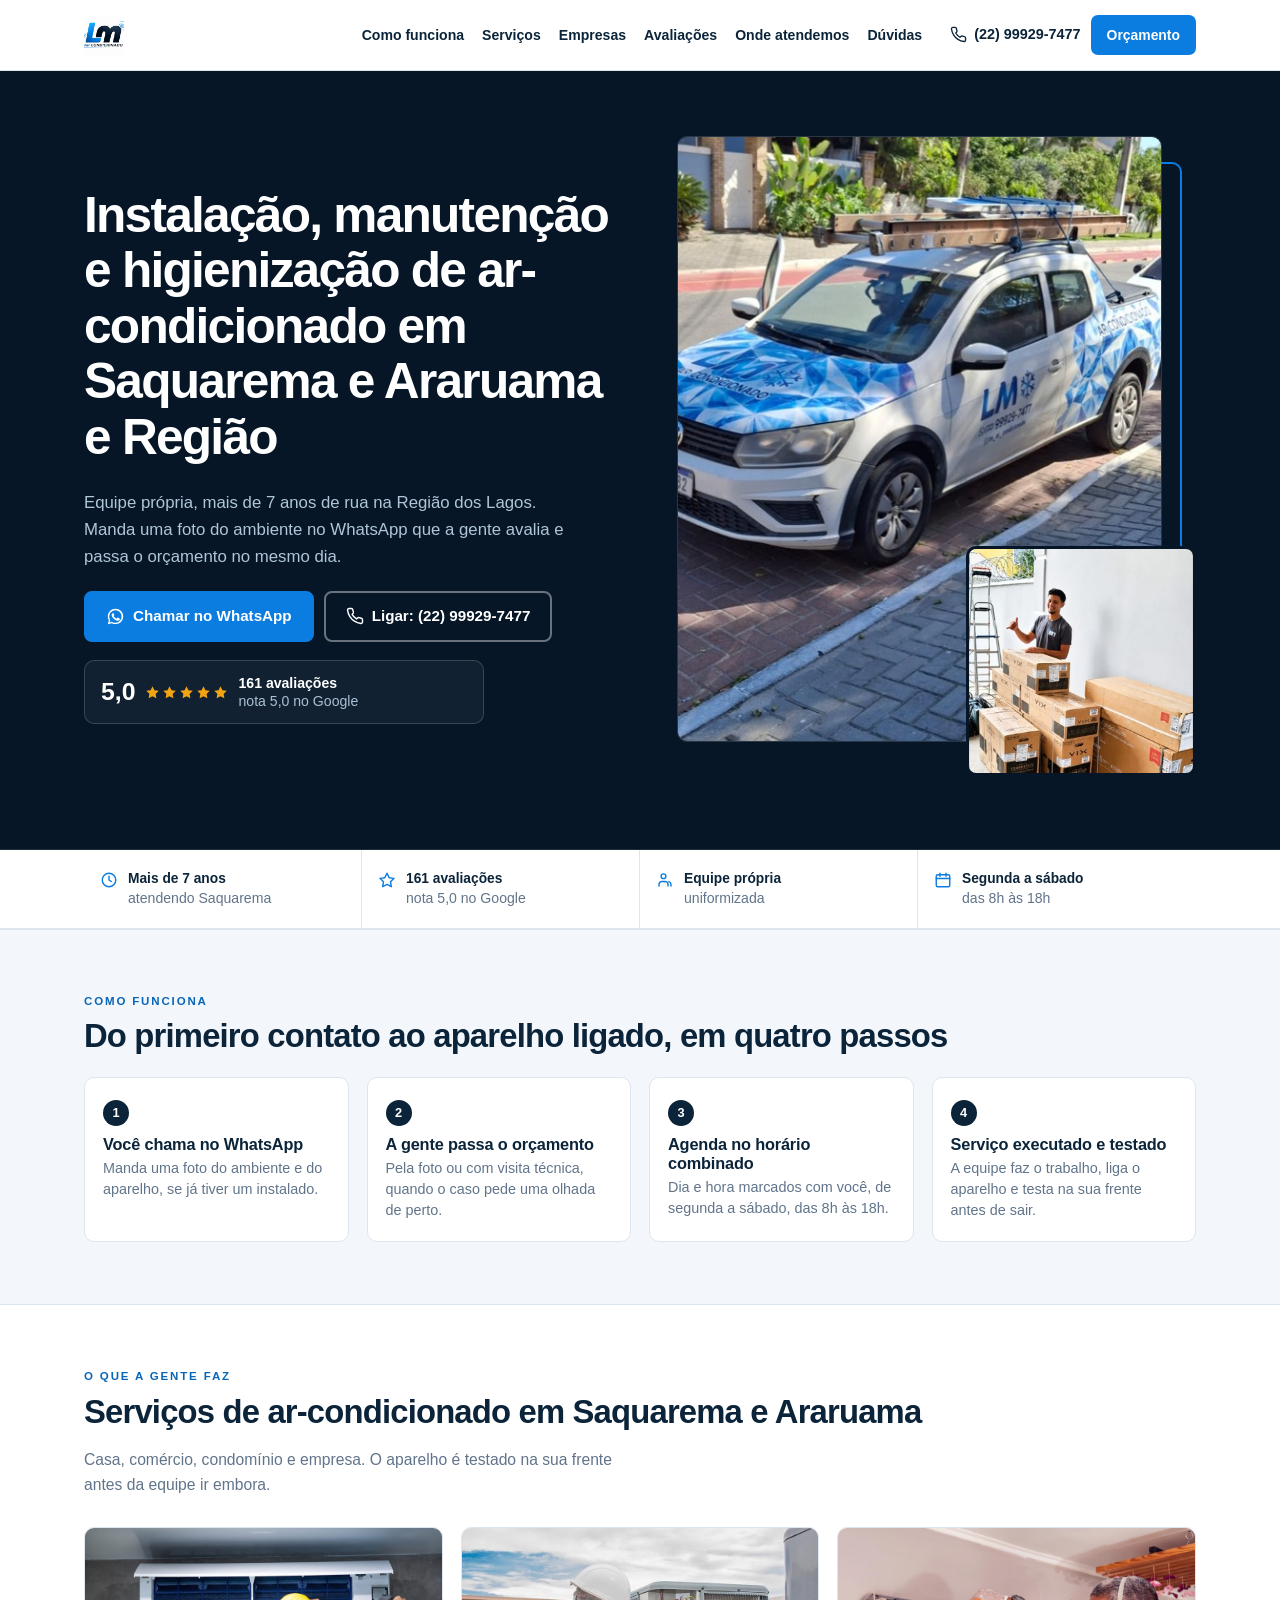
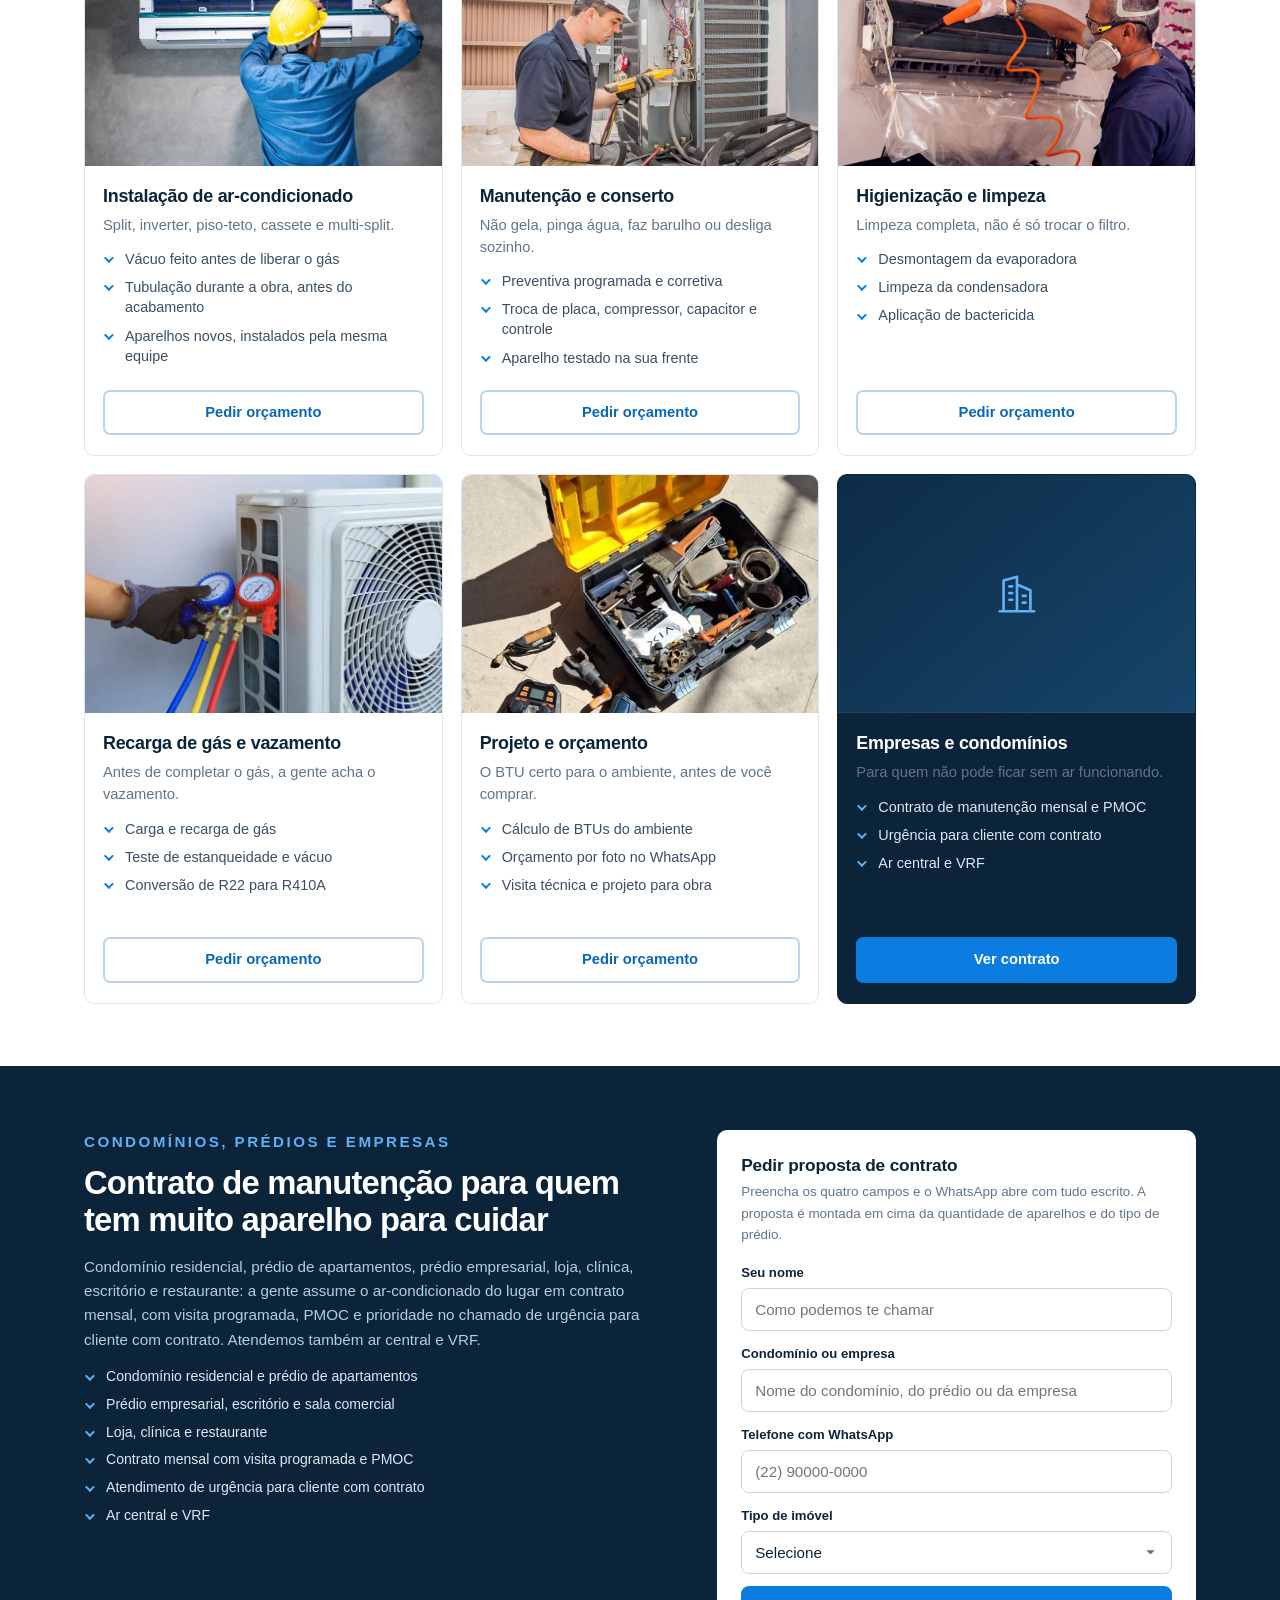
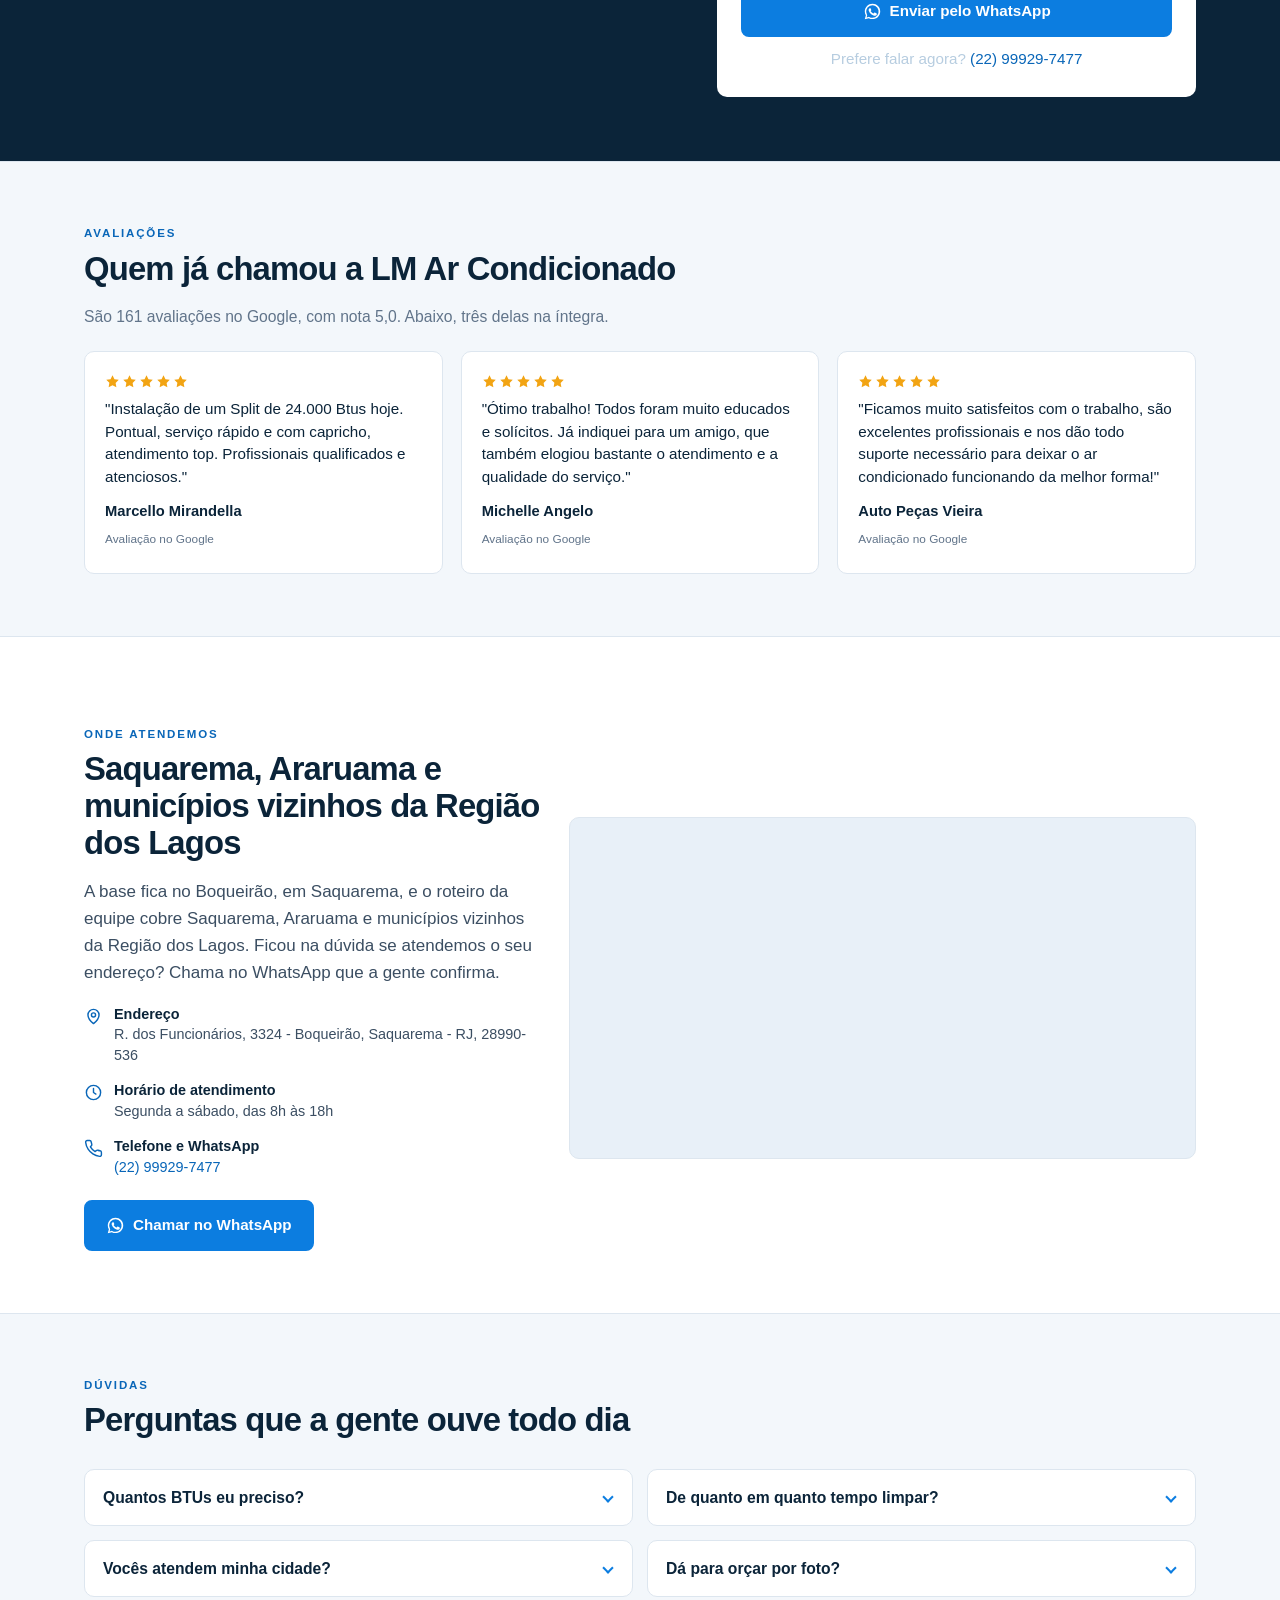
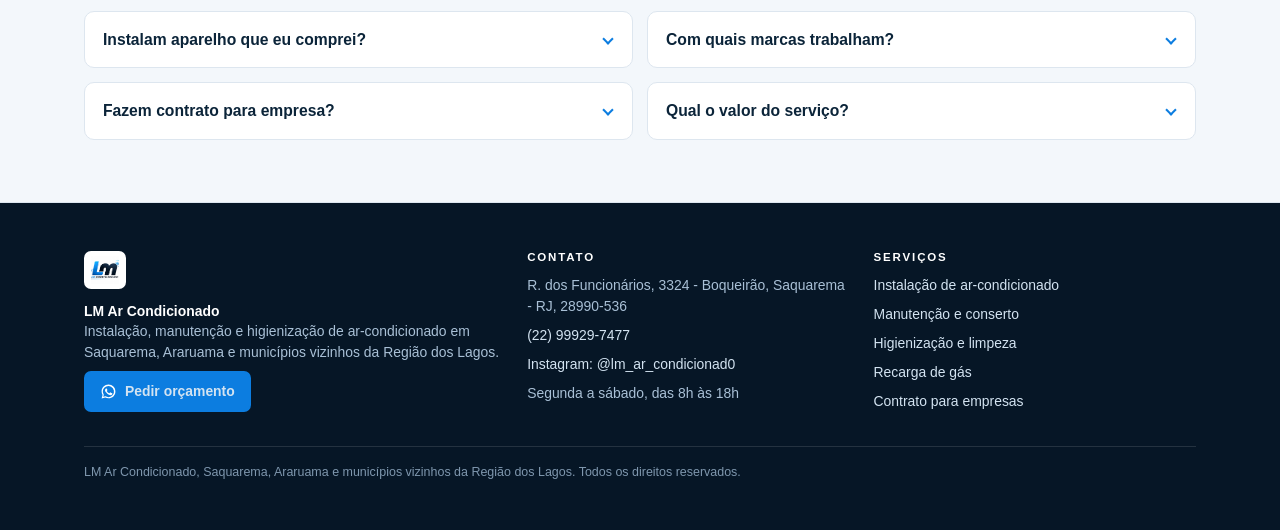
==== index.html @ 25652e93 "Site institucional da LM Ar Condicionado Página única estática, sem build e sem dependência externa." ====
<!DOCTYPE html>
<html lang="pt-BR">
<head>
<meta charset="utf-8">
<meta name="viewport" content="width=device-width, initial-scale=1">
<title>Ar-Condicionado em Saquarema e Araruama | Instalação e Manutenção | LM Ar Condicionado</title>
<meta name="description" content="Instalação, manutenção e higienização de ar-condicionado em Saquarema e Araruama. Equipe própria com mais de 7 anos de rua. Orçamento pelo WhatsApp com a LM Ar Condicionado.">
<meta name="robots" content="index, follow">
<meta name="theme-color" content="#071A2B">
<link rel="canonical" href="https://www.lmarcondicionado.com.br/">
<link rel="icon" href="assets/logo-300.png" type="image/png">
<link rel="apple-touch-icon" href="assets/logo-300.png">

<meta property="og:type" content="website">
<meta property="og:locale" content="pt_BR">
<meta property="og:site_name" content="LM Ar Condicionado">
<meta property="og:title" content="Ar-Condicionado em Saquarema e Araruama | LM Ar Condicionado">
<meta property="og:description" content="Instalação, manutenção e higienização de ar-condicionado em Saquarema, Araruama e municípios vizinhos. Orçamento pelo WhatsApp.">
<meta property="og:image" content="assets/logo.png">
<meta name="twitter:card" content="summary_large_image">

<style>
/* ============================================================
   LM Ar Condicionado, site de página única
   Azul profundo do logo, neutros azulados, um tom de destaque
   para os botões. Desenhado primeiro para o celular.
   ============================================================ */

:root{
  --navy-900:#061626;
  --navy-800:#0B2439;
  --navy-700:#143352;
  --accent:#0C7DE0;
  --accent-dark:#0966B8;
  --accent-light:#5FB0F5;
  --ink:#0B2439;
  --text:#3B4E62;
  --muted:#61748A;
  --line:#DDE6EF;
  --soft:#F3F7FB;
  --soft-2:#E8F0F8;
  --white:#FFFFFF;
  --star:#F2A413;
  --r:10px;
  --header-h:58px;
  --wrap:1160px;
}

*,*::before,*::after{box-sizing:border-box}
html{-webkit-text-size-adjust:100%;scroll-behavior:smooth;scroll-padding-top:calc(var(--header-h) + 8px)}
body{
  margin:0;background:var(--white);color:var(--text);
  font-family:-apple-system,BlinkMacSystemFont,"Segoe UI",Roboto,"Helvetica Neue",Arial,sans-serif;
  font-size:16px;line-height:1.6;-webkit-font-smoothing:antialiased;
}
img{max-width:100%;display:block;height:auto}
a{color:var(--accent-dark);text-decoration:none}
h1,h2,h3,h4{color:var(--ink);margin:0 0 .5em;line-height:1.12;letter-spacing:-.025em;font-weight:800}
h1{font-size:clamp(1.72rem,6.6vw,3.1rem);letter-spacing:-.035em}
h2{font-size:clamp(1.32rem,4.4vw,2.05rem)}
h3{font-size:1rem;font-weight:700;letter-spacing:-.01em}
p{margin:0 0 1em}
ul{margin:0 0 1em;padding:0;list-style:none}

.wrap{width:100%;max-width:var(--wrap);margin:0 auto;padding:0 18px}
.section{padding:46px 0}
.section--soft{background:var(--soft);border-top:1px solid var(--line);border-bottom:1px solid var(--line)}
.eyebrow{font-size:.72rem;font-weight:800;letter-spacing:.16em;text-transform:uppercase;color:var(--accent-dark);margin:0 0 .7em}
.lead{font-size:.98rem;color:var(--muted);max-width:64ch}
.sr-only{position:absolute;width:1px;height:1px;padding:0;margin:-1px;overflow:hidden;clip:rect(0 0 0 0);white-space:nowrap;border:0}

/* ---------- botões ---------- */
.btn{
  display:inline-flex;align-items:center;justify-content:center;gap:8px;
  font-size:.95rem;font-weight:700;line-height:1.2;white-space:nowrap;
  padding:14px 20px;border-radius:8px;border:2px solid transparent;cursor:pointer;
  transition:background-color .15s ease,border-color .15s ease,color .15s ease;
}
.btn svg{flex:none}
.btn-primary{background:var(--accent);color:#fff;border-color:var(--accent)}
.btn-primary:hover{background:var(--accent-dark);border-color:var(--accent-dark)}
.btn-outline{background:transparent;color:var(--ink);border-color:#C7D6E4}
.btn-outline:hover{border-color:var(--ink)}
.btn-light{background:transparent;color:#fff;border-color:rgba(255,255,255,.4)}
.btn-light:hover{border-color:#fff}
.btn-sm{padding:10px 14px;font-size:.87rem;border-radius:7px}
.btn-quote{background:#fff;color:var(--accent-dark);border-color:#BAD4EC}
.btn-quote:hover{background:var(--soft-2);border-color:var(--accent)}
.btn-block{display:flex;width:100%}
a:focus-visible,button:focus-visible,summary:focus-visible{outline:3px solid var(--accent-light);outline-offset:2px}

/* ---------- cabeçalho ---------- */
.header{position:fixed;top:0;left:0;right:0;z-index:60;background:rgba(255,255,255,.97);border-bottom:1px solid var(--line);backdrop-filter:saturate(160%) blur(6px)}
.header-bar{display:flex;align-items:center;gap:10px;height:var(--header-h)}
.brand{display:flex;align-items:center;margin-right:auto;flex:none}
.brand img{height:32px;width:auto}
.nav{display:none}
.header-phone{display:inline-flex;align-items:center;gap:7px;font-weight:700;color:var(--ink);font-size:.9rem;white-space:nowrap}
.header-phone span{display:none}
.header-cta{display:none}
.menu-btn{display:inline-flex;align-items:center;justify-content:center;width:40px;height:40px;border:1px solid var(--line);background:#fff;border-radius:8px;cursor:pointer}
.mobile-nav{display:none;border-top:1px solid var(--line);background:#fff;padding:6px 0 12px}
.mobile-nav.open{display:block}
.mobile-nav a{display:block;padding:11px 18px;color:var(--ink);font-weight:600;border-bottom:1px solid var(--soft)}
main{padding-top:var(--header-h)}

/* ---------- topo ---------- */
.hero{background:var(--navy-900);color:#C3D7E8;padding:26px 0 34px;position:relative;overflow:hidden}
.hero::after{content:"";position:absolute;left:0;right:0;bottom:0;height:1px;background:rgba(255,255,255,.1)}
.hero h1{color:#fff;margin-bottom:.5em}
.hero-sub{font-size:.98rem;color:#AFC6DA;max-width:52ch;margin-bottom:20px}
.hero-actions{display:flex;flex-direction:column;gap:10px;margin-bottom:18px}
.hero-actions .btn{width:100%}
.rating{display:flex;align-items:center;gap:10px;padding:11px 13px;border:1px solid rgba(255,255,255,.16);border-radius:var(--r);background:rgba(255,255,255,.05);max-width:400px}
.rating-score{font-size:1.4rem;font-weight:800;color:#fff;line-height:1}
.stars{display:flex;gap:2px}
.stars svg{width:15px;height:15px;fill:var(--star)}
.rating-text{font-size:.8rem;color:#A9C1D6;line-height:1.3}
.rating-text strong{color:#fff}

.hero-art{position:relative;margin-top:26px}
.hero-art-main{margin:0;border-radius:var(--r);overflow:hidden;position:relative;z-index:2;border:1px solid rgba(255,255,255,.14)}
.hero-art-main img{width:100%;aspect-ratio:3/2;object-fit:cover;object-position:center 42%}
.hero-art-side{position:absolute;right:-4px;bottom:-18px;width:40%;max-width:190px;margin:0;z-index:3;border-radius:var(--r);overflow:hidden;border:3px solid var(--navy-900)}
.hero-art-side img{width:100%;aspect-ratio:1/1;object-fit:cover;object-position:center 30%}
.hero-art-frame{display:none}

/* ---------- faixa de confiança ---------- */
.trust{background:#fff;border-bottom:1px solid var(--line)}
.trust-grid{display:grid;grid-template-columns:1fr 1fr;gap:0}
.trust-item{padding:16px 14px;display:flex;gap:10px;align-items:flex-start;font-size:.82rem;line-height:1.35;color:var(--muted);border-bottom:1px solid var(--line)}
.trust-item:nth-child(odd){border-right:1px solid var(--line)}
.trust-item:nth-last-child(-n+2){border-bottom:0}
.trust-item svg{width:18px;height:18px;flex:none;margin-top:1px;stroke:var(--accent);fill:none;stroke-width:1.9}
.trust-item strong{display:block;color:var(--ink);font-weight:800;font-size:.86rem}

/* ---------- cartões de serviço ---------- */
.cards{display:grid;grid-template-columns:1fr 1fr;gap:12px;margin-top:22px;grid-auto-rows:1fr}
.card{background:#fff;border:1px solid var(--line);border-radius:var(--r);overflow:hidden;display:flex;flex-direction:column;height:100%}
.card--dark{background:var(--navy-800);border-color:var(--navy-800)}
.card--dark h2{color:#fff}
.card--dark p{color:#AFC6DA}
.card--dark .list li{color:#DCE9F4}
.card--dark .list li::before{border-color:var(--accent-light)}
.card-mark{aspect-ratio:3/2;display:flex;align-items:center;justify-content:center;background:linear-gradient(140deg,#0E2C46 0%,#16456B 100%);color:var(--accent-light);border-bottom:1px solid rgba(255,255,255,.1)}
.card-mark svg{width:46px;height:46px}
.card-photo{margin:0;background:var(--soft-2)}
.card-photo img{width:100%;aspect-ratio:3/2;object-fit:cover}
.card-body{padding:14px 13px;display:flex;flex-direction:column;flex:1}
.card h2{font-size:.94rem;margin-bottom:.45em;letter-spacing:-.015em}
.card p{font-size:.79rem;line-height:1.5;color:var(--muted);margin-bottom:.9em}
.list li{position:relative;padding-left:17px;margin-bottom:6px;font-size:.78rem;line-height:1.4;color:var(--text)}
.list li::before{content:"";position:absolute;left:1px;top:.5em;width:7px;height:7px;border-right:2px solid var(--accent);border-bottom:2px solid var(--accent);transform:rotate(45deg) translateY(-2px)}
.card .list{margin-bottom:14px}
.card .btn{margin-top:auto}

/* ---------- empresas ---------- */
.empresas{background:var(--navy-800);color:#C2D5E6;padding:46px 0}
.empresas h2{color:#fff}
.empresas .eyebrow{color:var(--accent-light)}
.empresas p{color:#B7CDE0;font-size:.95rem}
.empresas .list li{color:#DCE9F4;font-size:.88rem}
.empresas .list li::before{border-color:var(--accent-light)}
.empresas-grid{display:grid;grid-template-columns:1fr;gap:22px}
.form-card{background:#fff;border-radius:var(--r);padding:20px 18px;color:var(--text)}
.form-card h3{font-size:1.08rem;margin-bottom:.35em;color:var(--ink)}
.form-card p.hint{color:var(--muted);font-size:.84rem;margin-bottom:16px}
.field{margin-bottom:12px}
.field label{display:block;font-size:.82rem;font-weight:700;color:var(--ink);margin-bottom:5px}
.field input,.field select{width:100%;padding:12px 13px;font-size:.95rem;font-family:inherit;color:var(--ink);background:#fff;border:1px solid #C7D6E4;border-radius:8px}
.field input:focus,.field select:focus{outline:2px solid var(--accent);outline-offset:1px;border-color:var(--accent)}
.field select{appearance:none;background-image:url("data:image/svg+xml;charset=utf-8,%3Csvg xmlns='http://www.w3.org/2000/svg' viewBox='0 0 20 20' fill='%2361748A'%3E%3Cpath d='M5.5 7.5 10 12l4.5-4.5z'/%3E%3C/svg%3E");background-repeat:no-repeat;background-position:right 11px center;background-size:19px;padding-right:36px}
.form-card .btn{margin-top:4px}
.form-note{font-size:.8rem;color:var(--muted);margin:10px 0 0;text-align:center}

/* ---------- como funciona ---------- */
.steps{display:grid;grid-template-columns:1fr 1fr;gap:14px;margin-top:22px}
.step{background:#fff;border:1px solid var(--line);border-radius:var(--r);padding:14px 13px}
.step-num{display:inline-flex;align-items:center;justify-content:center;width:26px;height:26px;border-radius:50%;background:var(--navy-800);color:#fff;font-size:.8rem;font-weight:800;margin-bottom:9px}
.step h3{font-size:.9rem;margin-bottom:.3em}
.step p{font-size:.78rem;line-height:1.45;margin:0;color:var(--muted)}

/* ---------- avaliações ---------- */
.reviews{display:grid;grid-template-columns:1fr 1fr;gap:12px;margin-top:22px;align-items:start}
.review{background:#fff;border:1px solid var(--line);border-radius:var(--r);padding:15px 14px}
.review:nth-child(3){grid-column:1 / -1}
.review .stars{margin-bottom:9px}
.review blockquote{margin:0 0 11px;font-size:.82rem;line-height:1.5;color:var(--ink)}
.review cite{font-style:normal;font-weight:700;color:var(--ink);font-size:.82rem;display:block}
.review .src{font-size:.74rem;color:var(--muted)}

/* ---------- onde atendemos ---------- */
.area-grid{display:grid;grid-template-columns:1fr;gap:22px;margin-top:20px}
.map{border:1px solid var(--line);border-radius:var(--r);overflow:hidden;background:var(--soft-2)}
.map iframe{display:block;width:100%;height:270px;border:0}
.info-line{display:flex;gap:11px;align-items:flex-start;margin-bottom:14px}
.info-line svg{width:19px;height:19px;flex:none;margin-top:3px;stroke:var(--accent-dark);fill:none;stroke-width:1.8}
.info-line strong{display:block;color:var(--ink)}
.info-line span{font-size:.9rem;line-height:1.45}

/* ---------- dúvidas ---------- */
.faq{display:grid;grid-template-columns:1fr 1fr;gap:10px;margin-top:22px;align-items:start}
.faq details{border:1px solid var(--line);border-radius:var(--r);background:#fff}
.faq summary{list-style:none;cursor:pointer;padding:13px 32px 13px 13px;position:relative;font-weight:700;color:var(--ink);font-size:.83rem;line-height:1.35}
.faq summary::-webkit-details-marker{display:none}
.faq summary::after{content:"";position:absolute;right:14px;top:17px;width:8px;height:8px;border-right:2px solid var(--accent);border-bottom:2px solid var(--accent);transform:rotate(45deg);transition:transform .18s ease}
.faq details[open] summary::after{transform:rotate(-135deg);top:20px}
.faq .answer{padding:0 13px 14px;font-size:.8rem;line-height:1.55;color:var(--muted)}
.faq .answer p:last-child{margin-bottom:0}

/* ---------- rodapé ---------- */
.footer{background:var(--navy-900);color:#A9C0D6;padding:34px 0 92px;font-size:.87rem}
.footer-grid{display:grid;grid-template-columns:1fr;gap:24px}
.footer img{height:38px;width:auto;background:#fff;border-radius:7px;padding:5px 7px}
.footer h4{color:#fff;font-size:.72rem;letter-spacing:.16em;text-transform:uppercase;margin-bottom:12px;font-weight:800}
.footer a{color:#D3E3F1}
.footer a:hover{color:#fff}
.footer p{margin-bottom:8px;line-height:1.5}
.footer-cols{display:grid;grid-template-columns:1fr 1fr;gap:24px}
.footer-bottom{border-top:1px solid rgba(255,255,255,.12);margin-top:26px;padding-top:16px;font-size:.78rem;color:#7F97AE}

/* ---------- botão flutuante ---------- */
.float-wa{position:fixed;right:14px;bottom:14px;z-index:70;width:54px;height:54px;border-radius:50%;background:var(--accent);display:flex;align-items:center;justify-content:center;box-shadow:0 6px 18px rgba(6,22,38,.3)}
.float-wa svg{width:28px;height:28px;fill:#fff}

/* ---------- telas médias ---------- */
@media (min-width:700px){
  body{font-size:17px}
  .section{padding:62px 0}
  .wrap{padding:0 24px}
  .hero{padding:44px 0 52px}
  .hero-actions{flex-direction:row;flex-wrap:wrap}
  .hero-actions .btn{width:auto;min-width:220px}
  .hero-sub{font-size:1.05rem}
  .rating{padding:13px 16px}
  .rating-score{font-size:1.55rem}
  .rating-text{font-size:.88rem}
  .trust-grid{grid-template-columns:repeat(4,1fr)}
  .trust-item{border-bottom:0;padding:20px 16px;font-size:.88rem}
  .trust-item:nth-child(odd){border-right:0}
  .trust-item:not(:last-child){border-right:1px solid var(--line)}
  .cards{grid-template-columns:repeat(3,1fr);gap:18px;margin-top:30px}
  .card-body{padding:20px 18px}
  .card h2{font-size:1.12rem}
  .card p{font-size:.92rem}
  .list li{font-size:.9rem;padding-left:22px;margin-bottom:8px}
  .card .btn{font-size:.92rem;padding:12px 18px}
  .steps{grid-template-columns:repeat(4,1fr);gap:18px}
  .step{padding:20px 18px}
  .step h3{font-size:1.02rem}
  .step p{font-size:.9rem}
  .reviews{grid-template-columns:repeat(3,1fr);gap:18px}
  .review{padding:22px 20px}
  .review:nth-child(3){grid-column:auto}
  .review blockquote{font-size:.95rem}
  .review cite{font-size:.92rem}
  .faq{gap:14px;margin-top:30px}
  .faq summary{font-size:.98rem;padding:17px 44px 17px 18px}
  .faq summary::after{right:20px;top:23px}
  .faq details[open] summary::after{top:26px}
  .faq .answer{padding:0 18px 18px;font-size:.94rem}
  .empresas{padding:64px 0}
  .form-card{padding:26px 24px}
  .footer{padding:48px 0 40px}
  .footer-grid{grid-template-columns:1.3fr 1fr 1fr}
  .footer-cols{display:contents}
  .map iframe{height:340px}
}

/* ---------- desktop ---------- */
@media (min-width:1000px){
  :root{--header-h:70px}
  .brand img{height:40px}
  .header-phone span{display:inline}
  .header-cta{display:inline-flex}
  .menu-btn{display:none}
  .nav{display:flex;align-items:center;gap:18px;margin:0 18px 0 26px}
  .nav a{color:var(--ink);font-weight:600;font-size:.88rem;white-space:nowrap}
  .nav a:hover{color:var(--accent-dark)}
  .hero{padding:66px 0 74px}
  .hero-grid{display:grid;grid-template-columns:1.02fr .98fr;gap:52px;align-items:center}
  .hero-art{margin-top:0;padding:0 34px 34px 0}
  .hero-art-main img{aspect-ratio:4/5}
  .hero-art-side{width:52%;max-width:230px;right:0;bottom:0}
  .hero-art-frame{display:block;position:absolute;right:14px;top:26px;bottom:54px;left:64px;border:2px solid var(--accent);border-radius:var(--r);z-index:1}
  .area-grid{grid-template-columns:.85fr 1.15fr;align-items:center;margin-top:26px}
  .empresas-grid{grid-template-columns:1.1fr .9fr;gap:48px;align-items:start}
  .float-wa{display:none}
}
@media (prefers-reduced-motion:reduce){
  html{scroll-behavior:auto}
  *{transition:none !important}
}
</style>
</head>
<body>

<a class="sr-only" href="#conteudo">Ir para o conteúdo</a>

<!-- ============ CABEÇALHO FIXO ============ -->
<header class="header">
  <div class="wrap header-bar">
    <a class="brand" href="#inicio" aria-label="LM Ar Condicionado, ir para o início">
      <img src="assets/logo-300.png" width="300" height="300" alt="Logo da LM Ar Condicionado, empresa de ar-condicionado em Saquarema">
      <span class="sr-only">LM Ar Condicionado</span>
    </a>

    <nav class="nav" aria-label="Navegação principal">
      <a href="#como-funciona">Como funciona</a>
      <a href="#servicos">Serviços</a>
      <a href="#empresas">Empresas</a>
      <a href="#avaliacoes">Avaliações</a>
      <a href="#area">Onde atendemos</a>
      <a href="#faq">Dúvidas</a>
    </nav>

    <a class="header-phone" href="tel:+5522999297477" aria-label="Ligar para (22) 99929-7477">
      <svg viewBox="0 0 24 24" width="17" height="17" fill="none" stroke="#0B2439" stroke-width="1.9" stroke-linecap="round" stroke-linejoin="round" aria-hidden="true"><path d="M22 16.9v3a2 2 0 0 1-2.2 2 19.8 19.8 0 0 1-8.6-3.1 19.5 19.5 0 0 1-6-6A19.8 19.8 0 0 1 2.1 4.2 2 2 0 0 1 4.1 2h3a2 2 0 0 1 2 1.7c.1 1 .4 1.9.7 2.8a2 2 0 0 1-.5 2.1L8.1 9.9a16 16 0 0 0 6 6l1.3-1.2a2 2 0 0 1 2.1-.5c.9.3 1.8.6 2.8.7a2 2 0 0 1 1.7 2z"/></svg>
      <span>(22) 99929-7477</span>
    </a>

    <a class="btn btn-primary btn-sm header-cta" href="https://wa.me/5522999297477?text=Ol%C3%A1!%20Vim%20pelo%20site%20e%20quero%20um%20or%C3%A7amento%20de%20ar-condicionado." target="_blank" rel="noopener">Orçamento</a>

    <button class="menu-btn" id="menuBtn" type="button" aria-expanded="false" aria-controls="mobileNav" aria-label="Abrir menu de navegação">
      <svg viewBox="0 0 24 24" width="21" height="21" fill="none" stroke="#0B2439" stroke-width="2" stroke-linecap="round" aria-hidden="true"><path d="M3 6h18M3 12h18M3 18h18"/></svg>
    </button>
  </div>

  <nav class="mobile-nav" id="mobileNav" aria-label="Navegação no celular">
    <a href="#como-funciona">Como funciona</a>
    <a href="#servicos">Serviços</a>
    <a href="#empresas">Empresas</a>
    <a href="#avaliacoes">Avaliações</a>
    <a href="#area">Onde atendemos</a>
    <a href="#faq">Dúvidas</a>
    <a href="tel:+5522999297477">Ligar: (22) 99929-7477</a>
  </nav>
</header>

<main id="conteudo">

<!-- ============ TOPO ============ -->
<section class="hero" id="inicio">
  <div class="wrap hero-grid">
    <div>
      <h1>Instalação, manutenção e higienização de ar-condicionado em Saquarema e Araruama e Região</h1>
      <p class="hero-sub">Equipe própria, mais de 7 anos de rua na Região dos Lagos. Manda uma foto do ambiente no WhatsApp que a gente avalia e passa o orçamento no mesmo dia.</p>

      <div class="hero-actions">
        <a class="btn btn-primary" href="https://wa.me/5522999297477?text=Ol%C3%A1!%20Vim%20pelo%20site%20e%20quero%20um%20or%C3%A7amento%20de%20ar-condicionado." target="_blank" rel="noopener">
          <svg viewBox="0 0 32 32" width="19" height="19" fill="#fff" aria-hidden="true"><path d="M16 3C8.8 3 3 8.8 3 16c0 2.3.6 4.5 1.8 6.4L3 29l6.8-1.8c1.9 1 4 1.6 6.2 1.6 7.2 0 13-5.8 13-13S23.2 3 16 3zm0 23.6c-2 0-3.9-.5-5.5-1.5l-.4-.2-4 1.1 1.1-3.9-.3-.4a10.5 10.5 0 1 1 9.1 4.9zm5.9-7.9c-.3-.2-1.9-.9-2.2-1-.3-.1-.5-.2-.7.2s-.8 1-1 1.2c-.2.2-.4.2-.7.1a8.6 8.6 0 0 1-4.3-3.7c-.3-.6.3-.5.9-1.7.1-.2 0-.4 0-.6s-.7-1.7-1-2.3c-.2-.6-.5-.5-.7-.5h-.6c-.2 0-.6.1-.9.4-.3.4-1.2 1.2-1.2 2.8s1.2 3.2 1.4 3.5c.2.2 2.4 3.7 5.9 5.1 2.2.9 3 1 4.1.8.7-.1 2-.8 2.2-1.6.3-.8.3-1.5.2-1.6-.1-.2-.3-.3-.6-.4z"/></svg>
          Chamar no WhatsApp
        </a>
        <a class="btn btn-light" href="tel:+5522999297477">
          <svg viewBox="0 0 24 24" width="18" height="18" fill="none" stroke="#fff" stroke-width="1.9" stroke-linecap="round" stroke-linejoin="round" aria-hidden="true"><path d="M22 16.9v3a2 2 0 0 1-2.2 2 19.8 19.8 0 0 1-8.6-3.1 19.5 19.5 0 0 1-6-6A19.8 19.8 0 0 1 2.1 4.2 2 2 0 0 1 4.1 2h3a2 2 0 0 1 2 1.7c.1 1 .4 1.9.7 2.8a2 2 0 0 1-.5 2.1L8.1 9.9a16 16 0 0 0 6 6l1.3-1.2a2 2 0 0 1 2.1-.5c.9.3 1.8.6 2.8.7a2 2 0 0 1 1.7 2z"/></svg>
          Ligar: (22) 99929-7477
        </a>
      </div>

      <div class="rating">
        <span class="rating-score">5,0</span>
        <span class="stars" aria-hidden="true">
          <svg viewBox="0 0 24 24"><path d="m12 2 3.1 6.3 6.9 1-5 4.9 1.2 6.9L12 17.8 5.8 21l1.2-6.9-5-4.9 6.9-1z"/></svg>
          <svg viewBox="0 0 24 24"><path d="m12 2 3.1 6.3 6.9 1-5 4.9 1.2 6.9L12 17.8 5.8 21l1.2-6.9-5-4.9 6.9-1z"/></svg>
          <svg viewBox="0 0 24 24"><path d="m12 2 3.1 6.3 6.9 1-5 4.9 1.2 6.9L12 17.8 5.8 21l1.2-6.9-5-4.9 6.9-1z"/></svg>
          <svg viewBox="0 0 24 24"><path d="m12 2 3.1 6.3 6.9 1-5 4.9 1.2 6.9L12 17.8 5.8 21l1.2-6.9-5-4.9 6.9-1z"/></svg>
          <svg viewBox="0 0 24 24"><path d="m12 2 3.1 6.3 6.9 1-5 4.9 1.2 6.9L12 17.8 5.8 21l1.2-6.9-5-4.9 6.9-1z"/></svg>
        </span>
        <span class="rating-text"><strong>161 avaliações</strong><br>nota 5,0 no Google</span>
      </div>
    </div>

    <div class="hero-art">
      <div class="hero-art-frame" aria-hidden="true"></div>
      <figure class="hero-art-main">
        <img src="assets/fotos/hero-carro-lm.jpg" width="507" height="1100" alt="Carro da LM Ar Condicionado com escada no rack, estacionado em rua de Saquarema" fetchpriority="high">
      </figure>
      <figure class="hero-art-side">
        <img src="assets/fotos/hero-equipe-lm.jpg" width="323" height="700" alt="Técnico da LM Ar Condicionado com aparelhos de ar-condicionado novos antes da instalação" loading="lazy">
      </figure>
    </div>
  </div>
</section>

<!-- ============ FAIXA DE CONFIANÇA ============ -->
<section class="trust" aria-label="Por que chamar a LM Ar Condicionado">
  <div class="wrap trust-grid">
    <div class="trust-item">
      <svg viewBox="0 0 24 24" aria-hidden="true" stroke-linecap="round" stroke-linejoin="round"><circle cx="12" cy="12" r="9"/><path d="M12 7v5l3 2"/></svg>
      <span><strong>Mais de 7 anos</strong>atendendo Saquarema</span>
    </div>
    <div class="trust-item">
      <svg viewBox="0 0 24 24" aria-hidden="true" stroke-linecap="round" stroke-linejoin="round"><path d="m12 3 2.9 5.9 6.5.9-4.7 4.6 1.1 6.5-5.8-3.1-5.8 3.1 1.1-6.5L2.6 9.8l6.5-.9z"/></svg>
      <span><strong>161 avaliações</strong>nota 5,0 no Google</span>
    </div>
    <div class="trust-item">
      <svg viewBox="0 0 24 24" aria-hidden="true" stroke-linecap="round" stroke-linejoin="round"><path d="M16 20v-2a4 4 0 0 0-4-4H8a4 4 0 0 0-4 4v2"/><circle cx="10" cy="7" r="3.2"/><path d="M20 20v-2a4 4 0 0 0-3-3.8"/></svg>
      <span><strong>Equipe própria</strong>uniformizada</span>
    </div>
    <div class="trust-item">
      <svg viewBox="0 0 24 24" aria-hidden="true" stroke-linecap="round" stroke-linejoin="round"><rect x="3" y="5" width="18" height="16" rx="2"/><path d="M8 3v4M16 3v4M3 10h18"/></svg>
      <span><strong>Segunda a sábado</strong>das 8h às 18h</span>
    </div>
  </div>
</section>

<!-- ============ COMO FUNCIONA ============ -->
<section class="section section--soft" id="como-funciona">
  <div class="wrap">
    <p class="eyebrow">Como funciona</p>
    <h2>Do primeiro contato ao aparelho ligado, em quatro passos</h2>
    <div class="steps">
      <div class="step">
        <span class="step-num">1</span>
        <h3>Você chama no WhatsApp</h3>
        <p>Manda uma foto do ambiente e do aparelho, se já tiver um instalado.</p>
      </div>
      <div class="step">
        <span class="step-num">2</span>
        <h3>A gente passa o orçamento</h3>
        <p>Pela foto ou com visita técnica, quando o caso pede uma olhada de perto.</p>
      </div>
      <div class="step">
        <span class="step-num">3</span>
        <h3>Agenda no horário combinado</h3>
        <p>Dia e hora marcados com você, de segunda a sábado, das 8h às 18h.</p>
      </div>
      <div class="step">
        <span class="step-num">4</span>
        <h3>Serviço executado e testado</h3>
        <p>A equipe faz o trabalho, liga o aparelho e testa na sua frente antes de sair.</p>
      </div>
    </div>
  </div>
</section>

<!-- ============ SERVIÇOS ============ -->
<section class="section" id="servicos">
  <div class="wrap">
    <p class="eyebrow">O que a gente faz</p>
    <h2>Serviços de ar-condicionado em Saquarema e Araruama</h2>
    <p class="lead">Casa, comércio, condomínio e empresa. O aparelho é testado na sua frente antes da equipe ir embora.</p>

    <div class="cards">

      <article class="card">
        <figure class="card-photo"><img src="assets/fotos/servico-instalacao.jpg" width="900" height="600" alt="Técnico instalando a evaporadora de um ar-condicionado split na parede" loading="lazy"></figure>
        <div class="card-body">
          <h2>Instalação de ar-condicionado</h2>
          <p>Split, inverter, piso-teto, cassete e multi-split.</p>
          <ul class="list">
            <li>Vácuo feito antes de liberar o gás</li>
            <li>Tubulação durante a obra, antes do acabamento</li>
            <li>Aparelhos novos, instalados pela mesma equipe</li>
          </ul>
          <a class="btn btn-quote btn-sm btn-block" href="https://wa.me/5522999297477?text=Ol%C3%A1!%20Quero%20um%20or%C3%A7amento%20de%20instala%C3%A7%C3%A3o%20de%20ar-condicionado." target="_blank" rel="noopener">Pedir orçamento</a>
        </div>
      </article>

      <article class="card">
        <figure class="card-photo"><img src="assets/fotos/servico-manutencao.jpg" width="900" height="628" alt="Técnico medindo a parte elétrica de uma condensadora de ar-condicionado durante a manutenção" loading="lazy"></figure>
        <div class="card-body">
          <h2>Manutenção e conserto</h2>
          <p>Não gela, pinga água, faz barulho ou desliga sozinho.</p>
          <ul class="list">
            <li>Preventiva programada e corretiva</li>
            <li>Troca de placa, compressor, capacitor e controle</li>
            <li>Aparelho testado na sua frente</li>
          </ul>
          <a class="btn btn-quote btn-sm btn-block" href="https://wa.me/5522999297477?text=Ol%C3%A1!%20Quero%20um%20or%C3%A7amento%20de%20manuten%C3%A7%C3%A3o%20de%20ar-condicionado." target="_blank" rel="noopener">Pedir orçamento</a>
        </div>
      </article>

      <article class="card">
        <figure class="card-photo"><img src="assets/fotos/servico-higienizacao.jpg" width="900" height="600" alt="Técnico higienizando a evaporadora de um ar-condicionado split com lavadora e capa de proteção" loading="lazy"></figure>
        <div class="card-body">
          <h2>Higienização e limpeza</h2>
          <p>Limpeza completa, não é só trocar o filtro.</p>
          <ul class="list">
            <li>Desmontagem da evaporadora</li>
            <li>Limpeza da condensadora</li>
            <li>Aplicação de bactericida</li>
          </ul>
          <a class="btn btn-quote btn-sm btn-block" href="https://wa.me/5522999297477?text=Ol%C3%A1!%20Quero%20um%20or%C3%A7amento%20de%20higieniza%C3%A7%C3%A3o%20de%20ar-condicionado." target="_blank" rel="noopener">Pedir orçamento</a>
        </div>
      </article>

      <article class="card">
        <figure class="card-photo"><img src="assets/fotos/servico-gas.jpg" width="900" height="487" alt="Manifold de manômetros conectado à condensadora para carga de gás do ar-condicionado" loading="lazy"></figure>
        <div class="card-body">
          <h2>Recarga de gás e vazamento</h2>
          <p>Antes de completar o gás, a gente acha o vazamento.</p>
          <ul class="list">
            <li>Carga e recarga de gás</li>
            <li>Teste de estanqueidade e vácuo</li>
            <li>Conversão de R22 para R410A</li>
          </ul>
          <a class="btn btn-quote btn-sm btn-block" href="https://wa.me/5522999297477?text=Ol%C3%A1!%20Quero%20um%20or%C3%A7amento%20de%20carga%20de%20g%C3%A1s%20do%20ar-condicionado." target="_blank" rel="noopener">Pedir orçamento</a>
        </div>
      </article>

      <article class="card">
        <figure class="card-photo"><img src="assets/fotos/servico-projeto.jpg" width="506" height="900" style="object-position:center 32%" alt="Ferramentas da LM Ar Condicionado prontas para a visita técnica, com manifold, flangeador e parafusadeira" loading="lazy"></figure>
        <div class="card-body">
          <h2>Projeto e orçamento</h2>
          <p>O BTU certo para o ambiente, antes de você comprar.</p>
          <ul class="list">
            <li>Cálculo de BTUs do ambiente</li>
            <li>Orçamento por foto no WhatsApp</li>
            <li>Visita técnica e projeto para obra</li>
          </ul>
          <a class="btn btn-quote btn-sm btn-block" href="https://wa.me/5522999297477?text=Ol%C3%A1!%20Quero%20uma%20visita%20t%C3%A9cnica%20para%20or%C3%A7amento%20de%20ar-condicionado." target="_blank" rel="noopener">Pedir orçamento</a>
        </div>
      </article>

      <article class="card card--dark">
        <div class="card-mark" aria-hidden="true">
          <svg viewBox="0 0 24 24" fill="none" stroke="currentColor" stroke-width="1.4" stroke-linecap="round" stroke-linejoin="round"><path d="M3 21h18M5 21V5l7-2v18M19 21V10l-7-3"/><path d="M8 8h1.5M8 11.5h1.5M8 15h1.5M15 13h1.5M15 16.5h1.5"/></svg>
        </div>
        <div class="card-body">
          <h2>Empresas e condomínios</h2>
          <p>Para quem não pode ficar sem ar funcionando.</p>
          <ul class="list">
            <li>Contrato de manutenção mensal e PMOC</li>
            <li>Urgência para cliente com contrato</li>
            <li>Ar central e VRF</li>
          </ul>
          <a class="btn btn-primary btn-sm btn-block" href="#empresas">Ver contrato</a>
        </div>
      </article>

    </div>
  </div>
</section>

<!-- ============ EMPRESAS E CONDOMÍNIOS ============ -->
<section class="empresas" id="empresas">
  <div class="wrap">
    <div class="empresas-grid">
      <div>
        <p class="eyebrow">Condomínios, prédios e empresas</p>
        <h2>Contrato de manutenção para quem tem muito aparelho para cuidar</h2>
        <p>Condomínio residencial, prédio de apartamentos, prédio empresarial, loja, clínica, escritório e restaurante: a gente assume o ar-condicionado do lugar em contrato mensal, com visita programada, PMOC e prioridade no chamado de urgência para cliente com contrato. Atendemos também ar central e VRF.</p>
        <ul class="list">
          <li>Condomínio residencial e prédio de apartamentos</li>
          <li>Prédio empresarial, escritório e sala comercial</li>
          <li>Loja, clínica e restaurante</li>
          <li>Contrato mensal com visita programada e PMOC</li>
          <li>Atendimento de urgência para cliente com contrato</li>
          <li>Ar central e VRF</li>
        </ul>
      </div>

      <div class="form-card">
        <h3>Pedir proposta de contrato</h3>
        <p class="hint">Preencha os quatro campos e o WhatsApp abre com tudo escrito. A proposta é montada em cima da quantidade de aparelhos e do tipo de prédio.</p>
        <form id="formEmpresa" novalidate>
          <div class="field">
            <label for="f-nome">Seu nome</label>
            <input id="f-nome" name="nome" type="text" autocomplete="name" placeholder="Como podemos te chamar" required>
          </div>
          <div class="field">
            <label for="f-empresa">Condomínio ou empresa</label>
            <input id="f-empresa" name="empresa" type="text" autocomplete="organization" placeholder="Nome do condomínio, do prédio ou da empresa" required>
          </div>
          <div class="field">
            <label for="f-telefone">Telefone com WhatsApp</label>
            <input id="f-telefone" name="telefone" type="tel" inputmode="tel" autocomplete="tel" placeholder="(22) 90000-0000" required>
          </div>
          <div class="field">
            <label for="f-tipo">Tipo de imóvel</label>
            <select id="f-tipo" name="tipo" required>
              <option value="">Selecione</option>
              <option>Condomínio residencial</option>
              <option>Prédio de apartamentos</option>
              <option>Prédio empresarial</option>
              <option>Empresa ou indústria</option>
              <option>Loja</option>
              <option>Clínica</option>
              <option>Escritório</option>
              <option>Restaurante</option>
              <option>Outro tipo de imóvel</option>
            </select>
          </div>
          <button class="btn btn-primary btn-block" type="submit">
            <svg viewBox="0 0 32 32" width="19" height="19" fill="#fff" aria-hidden="true"><path d="M16 3C8.8 3 3 8.8 3 16c0 2.3.6 4.5 1.8 6.4L3 29l6.8-1.8c1.9 1 4 1.6 6.2 1.6 7.2 0 13-5.8 13-13S23.2 3 16 3zm0 23.6c-2 0-3.9-.5-5.5-1.5l-.4-.2-4 1.1 1.1-3.9-.3-.4a10.5 10.5 0 1 1 9.1 4.9zm5.9-7.9c-.3-.2-1.9-.9-2.2-1-.3-.1-.5-.2-.7.2s-.8 1-1 1.2c-.2.2-.4.2-.7.1a8.6 8.6 0 0 1-4.3-3.7c-.3-.6.3-.5.9-1.7.1-.2 0-.4 0-.6s-.7-1.7-1-2.3c-.2-.6-.5-.5-.7-.5h-.6c-.2 0-.6.1-.9.4-.3.4-1.2 1.2-1.2 2.8s1.2 3.2 1.4 3.5c.2.2 2.4 3.7 5.9 5.1 2.2.9 3 1 4.1.8.7-.1 2-.8 2.2-1.6.3-.8.3-1.5.2-1.6-.1-.2-.3-.3-.6-.4z"/></svg>
            Enviar pelo WhatsApp
          </button>
          <p class="form-note">Prefere falar agora? <a href="tel:+5522999297477">(22) 99929-7477</a></p>
        </form>
      </div>
    </div>
  </div>
</section>

<!-- ============ AVALIAÇÕES ============ -->
<section class="section section--soft" id="avaliacoes">
  <div class="wrap">
    <p class="eyebrow">Avaliações</p>
    <h2>Quem já chamou a LM Ar Condicionado</h2>
    <p class="lead">São 161 avaliações no Google, com nota 5,0. Abaixo, três delas na íntegra.</p>

    <div class="reviews">
      <article class="review">
        <span class="stars" aria-label="Cinco estrelas">
          <svg viewBox="0 0 24 24" aria-hidden="true"><path d="m12 2 3.1 6.3 6.9 1-5 4.9 1.2 6.9L12 17.8 5.8 21l1.2-6.9-5-4.9 6.9-1z"/></svg>
          <svg viewBox="0 0 24 24" aria-hidden="true"><path d="m12 2 3.1 6.3 6.9 1-5 4.9 1.2 6.9L12 17.8 5.8 21l1.2-6.9-5-4.9 6.9-1z"/></svg>
          <svg viewBox="0 0 24 24" aria-hidden="true"><path d="m12 2 3.1 6.3 6.9 1-5 4.9 1.2 6.9L12 17.8 5.8 21l1.2-6.9-5-4.9 6.9-1z"/></svg>
          <svg viewBox="0 0 24 24" aria-hidden="true"><path d="m12 2 3.1 6.3 6.9 1-5 4.9 1.2 6.9L12 17.8 5.8 21l1.2-6.9-5-4.9 6.9-1z"/></svg>
          <svg viewBox="0 0 24 24" aria-hidden="true"><path d="m12 2 3.1 6.3 6.9 1-5 4.9 1.2 6.9L12 17.8 5.8 21l1.2-6.9-5-4.9 6.9-1z"/></svg>
        </span>
        <blockquote>"Instalação de um Split de 24.000 Btus hoje. Pontual, serviço rápido e com capricho, atendimento top. Profissionais qualificados e atenciosos."</blockquote>
        <cite>Marcello Mirandella</cite>
        <span class="src">Avaliação no Google</span>
      </article>

      <article class="review">
        <span class="stars" aria-label="Cinco estrelas">
          <svg viewBox="0 0 24 24" aria-hidden="true"><path d="m12 2 3.1 6.3 6.9 1-5 4.9 1.2 6.9L12 17.8 5.8 21l1.2-6.9-5-4.9 6.9-1z"/></svg>
          <svg viewBox="0 0 24 24" aria-hidden="true"><path d="m12 2 3.1 6.3 6.9 1-5 4.9 1.2 6.9L12 17.8 5.8 21l1.2-6.9-5-4.9 6.9-1z"/></svg>
          <svg viewBox="0 0 24 24" aria-hidden="true"><path d="m12 2 3.1 6.3 6.9 1-5 4.9 1.2 6.9L12 17.8 5.8 21l1.2-6.9-5-4.9 6.9-1z"/></svg>
          <svg viewBox="0 0 24 24" aria-hidden="true"><path d="m12 2 3.1 6.3 6.9 1-5 4.9 1.2 6.9L12 17.8 5.8 21l1.2-6.9-5-4.9 6.9-1z"/></svg>
          <svg viewBox="0 0 24 24" aria-hidden="true"><path d="m12 2 3.1 6.3 6.9 1-5 4.9 1.2 6.9L12 17.8 5.8 21l1.2-6.9-5-4.9 6.9-1z"/></svg>
        </span>
        <blockquote>"Ótimo trabalho! Todos foram muito educados e solícitos. Já indiquei para um amigo, que também elogiou bastante o atendimento e a qualidade do serviço."</blockquote>
        <cite>Michelle Angelo</cite>
        <span class="src">Avaliação no Google</span>
      </article>

      <article class="review">
        <span class="stars" aria-label="Cinco estrelas">
          <svg viewBox="0 0 24 24" aria-hidden="true"><path d="m12 2 3.1 6.3 6.9 1-5 4.9 1.2 6.9L12 17.8 5.8 21l1.2-6.9-5-4.9 6.9-1z"/></svg>
          <svg viewBox="0 0 24 24" aria-hidden="true"><path d="m12 2 3.1 6.3 6.9 1-5 4.9 1.2 6.9L12 17.8 5.8 21l1.2-6.9-5-4.9 6.9-1z"/></svg>
          <svg viewBox="0 0 24 24" aria-hidden="true"><path d="m12 2 3.1 6.3 6.9 1-5 4.9 1.2 6.9L12 17.8 5.8 21l1.2-6.9-5-4.9 6.9-1z"/></svg>
          <svg viewBox="0 0 24 24" aria-hidden="true"><path d="m12 2 3.1 6.3 6.9 1-5 4.9 1.2 6.9L12 17.8 5.8 21l1.2-6.9-5-4.9 6.9-1z"/></svg>
          <svg viewBox="0 0 24 24" aria-hidden="true"><path d="m12 2 3.1 6.3 6.9 1-5 4.9 1.2 6.9L12 17.8 5.8 21l1.2-6.9-5-4.9 6.9-1z"/></svg>
        </span>
        <blockquote>"Ficamos muito satisfeitos com o trabalho, são excelentes profissionais e nos dão todo suporte necessário para deixar o ar condicionado funcionando da melhor forma!"</blockquote>
        <cite>Auto Peças Vieira</cite>
        <span class="src">Avaliação no Google</span>
      </article>
    </div>
  </div>
</section>

<!-- ============ ONDE ATENDEMOS ============ -->
<section class="section" id="area">
  <div class="wrap">
    <div class="area-grid">
      <div>
        <p class="eyebrow">Onde atendemos</p>
        <h2>Saquarema, Araruama e municípios vizinhos da Região dos Lagos</h2>
        <p>A base fica no Boqueirão, em Saquarema, e o roteiro da equipe cobre Saquarema, Araruama e municípios vizinhos da Região dos Lagos. Ficou na dúvida se atendemos o seu endereço? Chama no WhatsApp que a gente confirma.</p>

        <div class="info-line">
          <svg viewBox="0 0 24 24" aria-hidden="true" stroke-linecap="round" stroke-linejoin="round"><path d="M12 21s7-5.7 7-11a7 7 0 1 0-14 0c0 5.3 7 11 7 11z"/><circle cx="12" cy="10" r="2.6"/></svg>
          <span><strong>Endereço</strong>R. dos Funcionários, 3324 - Boqueirão, Saquarema - RJ, 28990-536</span>
        </div>
        <div class="info-line">
          <svg viewBox="0 0 24 24" aria-hidden="true" stroke-linecap="round" stroke-linejoin="round"><circle cx="12" cy="12" r="9"/><path d="M12 7v5l3 2"/></svg>
          <span><strong>Horário de atendimento</strong>Segunda a sábado, das 8h às 18h</span>
        </div>
        <div class="info-line">
          <svg viewBox="0 0 24 24" aria-hidden="true" stroke-linecap="round" stroke-linejoin="round"><path d="M22 16.9v3a2 2 0 0 1-2.2 2 19.8 19.8 0 0 1-8.6-3.1 19.5 19.5 0 0 1-6-6A19.8 19.8 0 0 1 2.1 4.2 2 2 0 0 1 4.1 2h3a2 2 0 0 1 2 1.7c.1 1 .4 1.9.7 2.8a2 2 0 0 1-.5 2.1L8.1 9.9a16 16 0 0 0 6 6l1.3-1.2a2 2 0 0 1 2.1-.5c.9.3 1.8.6 2.8.7a2 2 0 0 1 1.7 2z"/></svg>
          <span><strong>Telefone e WhatsApp</strong><a href="tel:+5522999297477">(22) 99929-7477</a></span>
        </div>

        <a class="btn btn-primary" style="margin-top:8px" href="https://wa.me/5522999297477?text=Ol%C3%A1!%20Vim%20pelo%20site%20e%20quero%20um%20or%C3%A7amento%20de%20ar-condicionado." target="_blank" rel="noopener">
          <svg viewBox="0 0 32 32" width="19" height="19" fill="#fff" aria-hidden="true"><path d="M16 3C8.8 3 3 8.8 3 16c0 2.3.6 4.5 1.8 6.4L3 29l6.8-1.8c1.9 1 4 1.6 6.2 1.6 7.2 0 13-5.8 13-13S23.2 3 16 3zm0 23.6c-2 0-3.9-.5-5.5-1.5l-.4-.2-4 1.1 1.1-3.9-.3-.4a10.5 10.5 0 1 1 9.1 4.9zm5.9-7.9c-.3-.2-1.9-.9-2.2-1-.3-.1-.5-.2-.7.2s-.8 1-1 1.2c-.2.2-.4.2-.7.1a8.6 8.6 0 0 1-4.3-3.7c-.3-.6.3-.5.9-1.7.1-.2 0-.4 0-.6s-.7-1.7-1-2.3c-.2-.6-.5-.5-.7-.5h-.6c-.2 0-.6.1-.9.4-.3.4-1.2 1.2-1.2 2.8s1.2 3.2 1.4 3.5c.2.2 2.4 3.7 5.9 5.1 2.2.9 3 1 4.1.8.7-.1 2-.8 2.2-1.6.3-.8.3-1.5.2-1.6-.1-.2-.3-.3-.6-.4z"/></svg>
          Chamar no WhatsApp
        </a>
      </div>

      <div class="map">
        <iframe
          src="https://www.google.com/maps?q=R.%20dos%20Funcion%C3%A1rios%2C%203324%20-%20Boqueir%C3%A3o%2C%20Saquarema%20-%20RJ%2C%2028990-536&output=embed"
          title="Mapa com o endereço da LM Ar Condicionado em Saquarema"
          loading="lazy" referrerpolicy="no-referrer-when-downgrade" allowfullscreen></iframe>
      </div>
    </div>
  </div>
</section>

<!-- ============ DÚVIDAS ============ -->
<section class="section section--soft" id="faq">
  <div class="wrap">
    <p class="eyebrow">Dúvidas</p>
    <h2>Perguntas que a gente ouve todo dia</h2>

    <div class="faq">
      <details>
        <summary>Quantos BTUs eu preciso?</summary>
        <div class="answer"><p>Depende do tamanho do cômodo, de quantas pessoas ficam ali, do sol que bate na parede e da janela, e dos equipamentos que esquentam o ambiente. A gente faz o cálculo de BTUs para você, pela foto no WhatsApp ou em visita técnica.</p></div>
      </details>

      <details>
        <summary>De quanto em quanto tempo limpar?</summary>
        <div class="answer"><p>Varia com o uso e com o ambiente: aparelho ligado muitas horas por dia, casa perto da praia ou de rua de terra, cozinha e local com muita gente sujam bem mais rápido. Se estiver saindo cheiro, se o ar saiu fraco ou se começou a pingar, é hora de higienizar. Manda uma mensagem no WhatsApp que a gente avalia o seu caso.</p></div>
      </details>

      <details>
        <summary>Vocês atendem minha cidade?</summary>
        <div class="answer"><p>Atendemos Saquarema, Araruama e municípios vizinhos da Região dos Lagos. Se estiver em dúvida se a sua região entra no roteiro, chama no WhatsApp que a gente confirma na hora.</p></div>
      </details>

      <details>
        <summary>Dá para orçar por foto?</summary>
        <div class="answer"><p>Dá sim, e é o jeito mais rápido. Manda foto do ambiente, do ponto onde o aparelho vai ficar ou do aparelho que já está instalado, e a gente avalia pelo WhatsApp. Quando o caso pede uma olhada de perto, a gente marca uma visita técnica.</p></div>
      </details>

      <details>
        <summary>Instalam aparelho que eu comprei?</summary>
        <div class="answer"><p>Instalamos sim, aparelho comprado por você. Se preferir, também vendemos aparelhos novos, com a instalação feita pela mesma equipe.</p></div>
      </details>

      <details>
        <summary>Com quais marcas trabalham?</summary>
        <div class="answer"><p>Trabalhamos com Gree, Midea, Hitachi e Agratto.</p></div>
      </details>

      <details>
        <summary>Fazem contrato para empresa?</summary>
        <div class="answer"><p>Fazemos. É contrato de manutenção mensal com visita programada, PMOC e atendimento de urgência para cliente com contrato. Serve para loja, clínica, escritório, restaurante e condomínio, incluindo ar central e VRF. Chama no WhatsApp para montar a proposta.</p></div>
      </details>

      <details>
        <summary>Qual o valor do serviço?</summary>
        <div class="answer"><p>Cada ambiente pede uma solução diferente: muda o tipo de aparelho, a distância entre a evaporadora e a condensadora, a altura, o acesso e o estado do que já está instalado. Por isso o orçamento é fechado caso a caso, pelo WhatsApp ou em visita técnica, sem surpresa depois.</p></div>
      </details>
    </div>
  </div>
</section>

</main>

<!-- ============ RODAPÉ ============ -->
<footer class="footer">
  <div class="wrap">
    <div class="footer-grid">
      <div>
        <img src="assets/logo-300.png" width="300" height="300" alt="Logo da LM Ar Condicionado">
        <p style="margin-top:12px"><strong style="color:#fff">LM Ar Condicionado</strong><br>Instalação, manutenção e higienização de ar-condicionado em Saquarema, Araruama e municípios vizinhos da Região dos Lagos.</p>
        <a class="btn btn-primary btn-sm" href="https://wa.me/5522999297477?text=Ol%C3%A1!%20Vim%20pelo%20site%20e%20quero%20um%20or%C3%A7amento%20de%20ar-condicionado." target="_blank" rel="noopener">
          <svg viewBox="0 0 32 32" width="17" height="17" fill="#fff" aria-hidden="true"><path d="M16 3C8.8 3 3 8.8 3 16c0 2.3.6 4.5 1.8 6.4L3 29l6.8-1.8c1.9 1 4 1.6 6.2 1.6 7.2 0 13-5.8 13-13S23.2 3 16 3zm0 23.6c-2 0-3.9-.5-5.5-1.5l-.4-.2-4 1.1 1.1-3.9-.3-.4a10.5 10.5 0 1 1 9.1 4.9zm5.9-7.9c-.3-.2-1.9-.9-2.2-1-.3-.1-.5-.2-.7.2s-.8 1-1 1.2c-.2.2-.4.2-.7.1a8.6 8.6 0 0 1-4.3-3.7c-.3-.6.3-.5.9-1.7.1-.2 0-.4 0-.6s-.7-1.7-1-2.3c-.2-.6-.5-.5-.7-.5h-.6c-.2 0-.6.1-.9.4-.3.4-1.2 1.2-1.2 2.8s1.2 3.2 1.4 3.5c.2.2 2.4 3.7 5.9 5.1 2.2.9 3 1 4.1.8.7-.1 2-.8 2.2-1.6.3-.8.3-1.5.2-1.6-.1-.2-.3-.3-.6-.4z"/></svg>
          Pedir orçamento
        </a>
      </div>

      <div class="footer-cols">
        <div>
          <h4>Contato</h4>
          <p>R. dos Funcionários, 3324 - Boqueirão, Saquarema - RJ, 28990-536</p>
          <p><a href="tel:+5522999297477">(22) 99929-7477</a></p>
          <p><a href="https://www.instagram.com/lm_ar_condicionad0/" target="_blank" rel="noopener">Instagram: @lm_ar_condicionad0</a></p>
          <p>Segunda a sábado, das 8h às 18h</p>
        </div>

        <div>
          <h4>Serviços</h4>
          <p><a href="#servicos">Instalação de ar-condicionado</a></p>
          <p><a href="#servicos">Manutenção e conserto</a></p>
          <p><a href="#servicos">Higienização e limpeza</a></p>
          <p><a href="#servicos">Recarga de gás</a></p>
          <p><a href="#empresas">Contrato para empresas</a></p>
        </div>
      </div>
    </div>

    <div class="footer-bottom">
      <p>LM Ar Condicionado, Saquarema, Araruama e municípios vizinhos da Região dos Lagos. Todos os direitos reservados.</p>
    </div>
  </div>
</footer>

<a class="float-wa" href="https://wa.me/5522999297477?text=Ol%C3%A1!%20Vim%20pelo%20site%20e%20quero%20um%20or%C3%A7amento%20de%20ar-condicionado." target="_blank" rel="noopener" aria-label="Chamar a LM Ar Condicionado no WhatsApp">
  <svg viewBox="0 0 32 32" aria-hidden="true"><path d="M16 3C8.8 3 3 8.8 3 16c0 2.3.6 4.5 1.8 6.4L3 29l6.8-1.8c1.9 1 4 1.6 6.2 1.6 7.2 0 13-5.8 13-13S23.2 3 16 3zm0 23.6c-2 0-3.9-.5-5.5-1.5l-.4-.2-4 1.1 1.1-3.9-.3-.4a10.5 10.5 0 1 1 9.1 4.9zm5.9-7.9c-.3-.2-1.9-.9-2.2-1-.3-.1-.5-.2-.7.2s-.8 1-1 1.2c-.2.2-.4.2-.7.1a8.6 8.6 0 0 1-4.3-3.7c-.3-.6.3-.5.9-1.7.1-.2 0-.4 0-.6s-.7-1.7-1-2.3c-.2-.6-.5-.5-.7-.5h-.6c-.2 0-.6.1-.9.4-.3.4-1.2 1.2-1.2 2.8s1.2 3.2 1.4 3.5c.2.2 2.4 3.7 5.9 5.1 2.2.9 3 1 4.1.8.7-.1 2-.8 2.2-1.6.3-.8.3-1.5.2-1.6-.1-.2-.3-.3-.6-.4z"/></svg>
</a>

<!-- ============ DADOS ESTRUTURADOS ============ -->
<script type="application/ld+json">
{
  "@context": "https://schema.org",
  "@type": "HVACBusiness",
  "name": "LM Ar Condicionado",
  "description": "Instalação, manutenção e higienização de ar-condicionado em Saquarema, Araruama e municípios vizinhos da Região dos Lagos.",
  "url": "https://www.lmarcondicionado.com.br/",
  "image": "https://www.lmarcondicionado.com.br/assets/logo.png",
  "logo": "https://www.lmarcondicionado.com.br/assets/logo.png",
  "telephone": "+5522999297477",
  "sameAs": ["https://www.instagram.com/lm_ar_condicionad0/"],
  "address": {
    "@type": "PostalAddress",
    "streetAddress": "R. dos Funcionários, 3324 - Boqueirão",
    "addressLocality": "Saquarema",
    "addressRegion": "RJ",
    "postalCode": "28990-536",
    "addressCountry": "BR"
  },
  "geo": { "@type": "GeoCoordinates", "latitude": -22.9204, "longitude": -42.5091 },
  "areaServed": [
    { "@type": "City", "name": "Saquarema" },
    { "@type": "City", "name": "Araruama" }
  ],
  "openingHoursSpecification": [{
    "@type": "OpeningHoursSpecification",
    "dayOfWeek": ["Monday","Tuesday","Wednesday","Thursday","Friday","Saturday"],
    "opens": "08:00",
    "closes": "18:00"
  }],
  "hasOfferCatalog": {
    "@type": "OfferCatalog",
    "name": "Serviços de ar-condicionado",
    "itemListElement": [
      { "@type": "Offer", "itemOffered": { "@type": "Service", "name": "Instalação de ar-condicionado split, inverter, piso-teto, cassete e multi-split" } },
      { "@type": "Offer", "itemOffered": { "@type": "Service", "name": "Manutenção preventiva e corretiva de ar-condicionado" } },
      { "@type": "Offer", "itemOffered": { "@type": "Service", "name": "Higienização e limpeza de ar-condicionado" } },
      { "@type": "Offer", "itemOffered": { "@type": "Service", "name": "Carga e recarga de gás, reparo de vazamento e conversão de R22 para R410A" } },
      { "@type": "Offer", "itemOffered": { "@type": "Service", "name": "Cálculo de BTUs, visita técnica e projeto de climatização" } },
      { "@type": "Offer", "itemOffered": { "@type": "Service", "name": "Contrato de manutenção e PMOC para empresas, ar central e VRF" } },
      { "@type": "Offer", "itemOffered": { "@type": "Service", "name": "Venda de aparelhos de ar-condicionado com instalação" } }
    ]
  }
}
</script>

<script type="application/ld+json">
{
  "@context": "https://schema.org",
  "@type": "FAQPage",
  "mainEntity": [
    { "@type": "Question", "name": "Quantos BTUs eu preciso?", "acceptedAnswer": { "@type": "Answer", "text": "Depende do tamanho do cômodo, de quantas pessoas ficam ali, do sol que bate na parede e da janela, e dos equipamentos que esquentam o ambiente. A LM Ar Condicionado faz o cálculo de BTUs pela foto no WhatsApp ou em visita técnica." } },
    { "@type": "Question", "name": "Vocês atendem minha cidade?", "acceptedAnswer": { "@type": "Answer", "text": "Atendemos Saquarema, Araruama e municípios vizinhos da Região dos Lagos. Em caso de dúvida, chame no WhatsApp (22) 99929-7477 para confirmar." } },
    { "@type": "Question", "name": "Dá para orçar por foto?", "acceptedAnswer": { "@type": "Answer", "text": "Sim. Envie foto do ambiente, do ponto onde o aparelho vai ficar ou do aparelho já instalado pelo WhatsApp. Quando o caso pede uma avaliação de perto, agendamos visita técnica." } },
    { "@type": "Question", "name": "Instalam aparelho que eu comprei?", "acceptedAnswer": { "@type": "Answer", "text": "Sim, instalamos aparelho comprado por você. Também vendemos aparelhos novos, com instalação feita pela mesma equipe." } },
    { "@type": "Question", "name": "Com quais marcas trabalham?", "acceptedAnswer": { "@type": "Answer", "text": "Trabalhamos com Gree, Midea, Hitachi e Agratto." } },
    { "@type": "Question", "name": "Fazem contrato para empresa?", "acceptedAnswer": { "@type": "Answer", "text": "Sim. Contrato de manutenção mensal com visita programada, PMOC e atendimento de urgência para cliente com contrato, para loja, clínica, escritório, restaurante e condomínio, incluindo ar central e VRF." } }
  ]
}
</script>

<script>
(function(){
  var btn = document.getElementById('menuBtn');
  var nav = document.getElementById('mobileNav');
  btn.addEventListener('click', function(){
    var open = nav.classList.toggle('open');
    btn.setAttribute('aria-expanded', open ? 'true' : 'false');
  });
  nav.addEventListener('click', function(e){
    if (e.target.tagName === 'A') {
      nav.classList.remove('open');
      btn.setAttribute('aria-expanded','false');
    }
  });

  var form = document.getElementById('formEmpresa');
  form.addEventListener('submit', function(e){
    e.preventDefault();
    var nome = form.nome.value.trim();
    var empresa = form.empresa.value.trim();
    var telefone = form.telefone.value.trim();
    var tipo = form.tipo.value;

    if (!nome || !empresa || !telefone || !tipo) {
      alert('Preencha nome, condomínio ou empresa, telefone e tipo de imóvel para continuar.');
      return;
    }

    var msg = 'Olá! Quero uma proposta de contrato de manutenção de ar-condicionado.\n'
            + 'Nome: ' + nome + '\n'
            + 'Condomínio ou empresa: ' + empresa + '\n'
            + 'Telefone: ' + telefone + '\n'
            + 'Tipo de imóvel: ' + tipo;

    window.open('https://wa.me/5522999297477?text=' + encodeURIComponent(msg), '_blank', 'noopener');
  });
})();
</script>

</body>
</html>
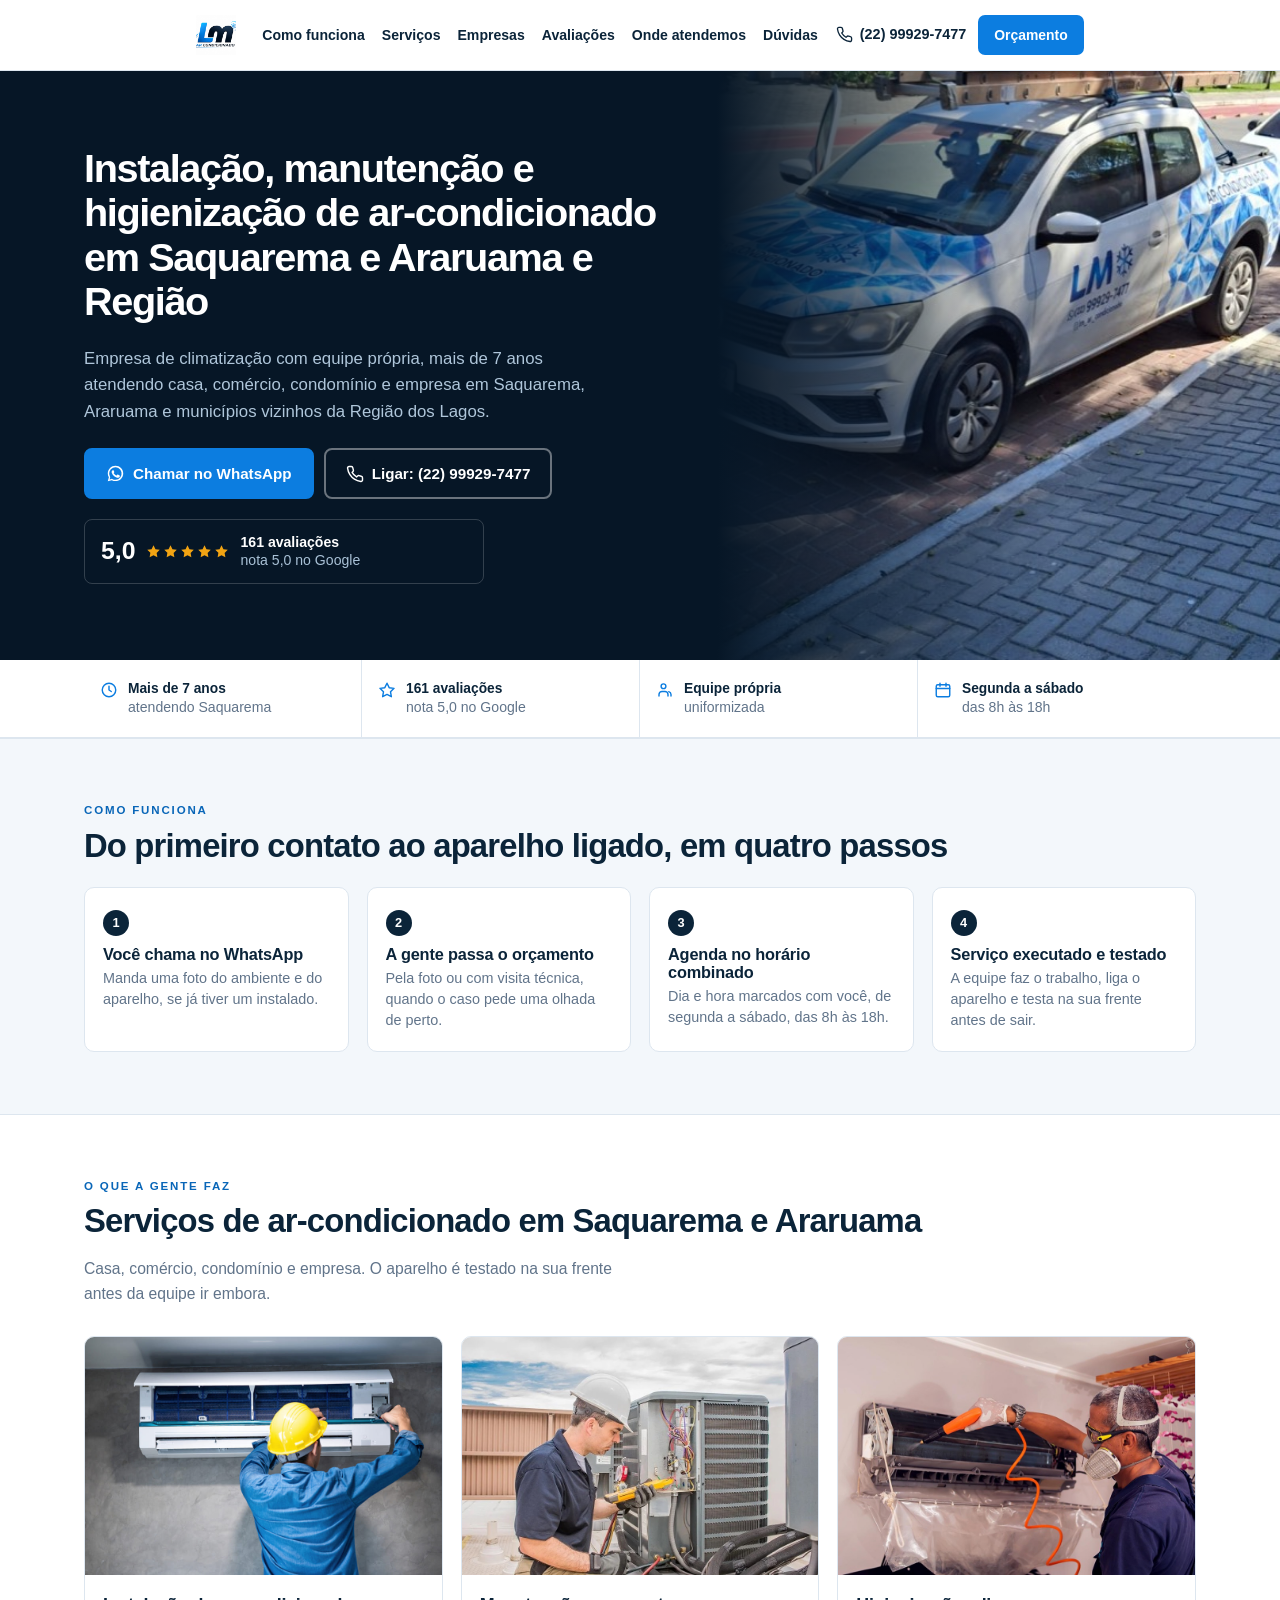
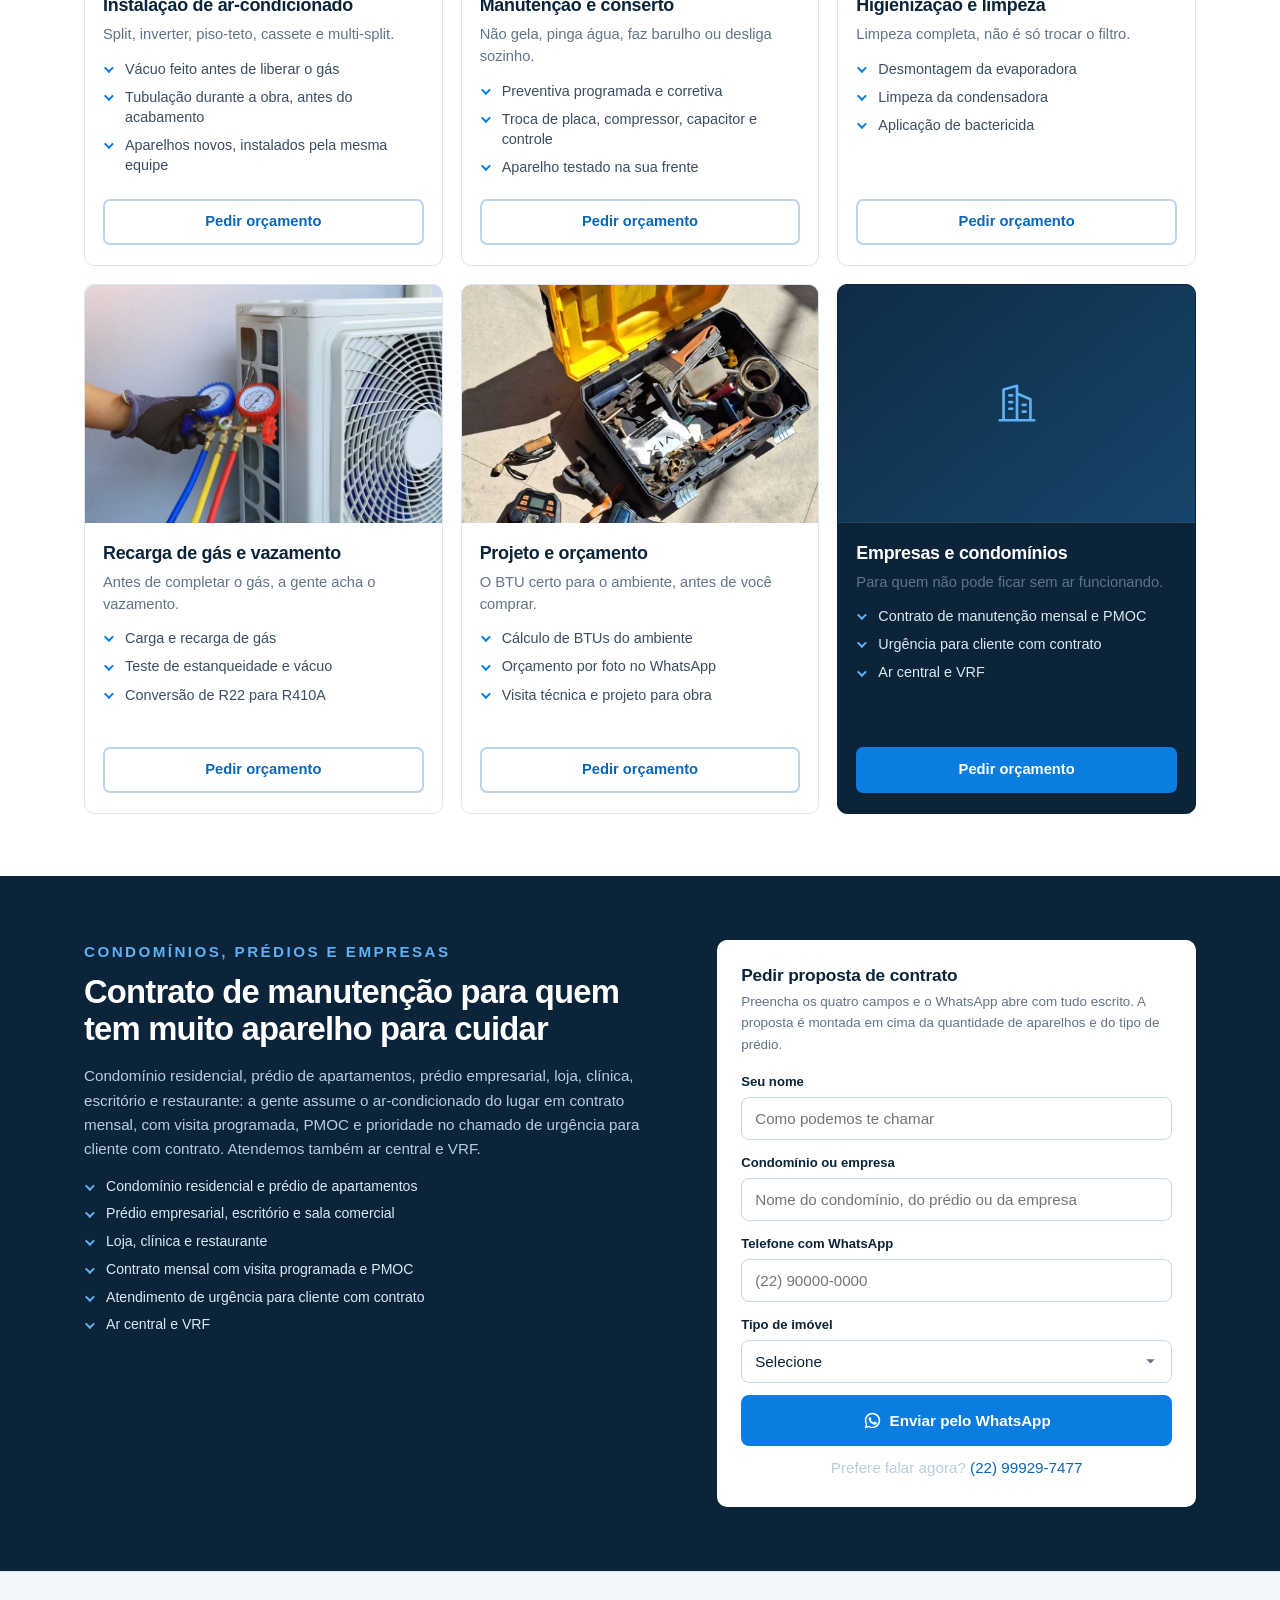
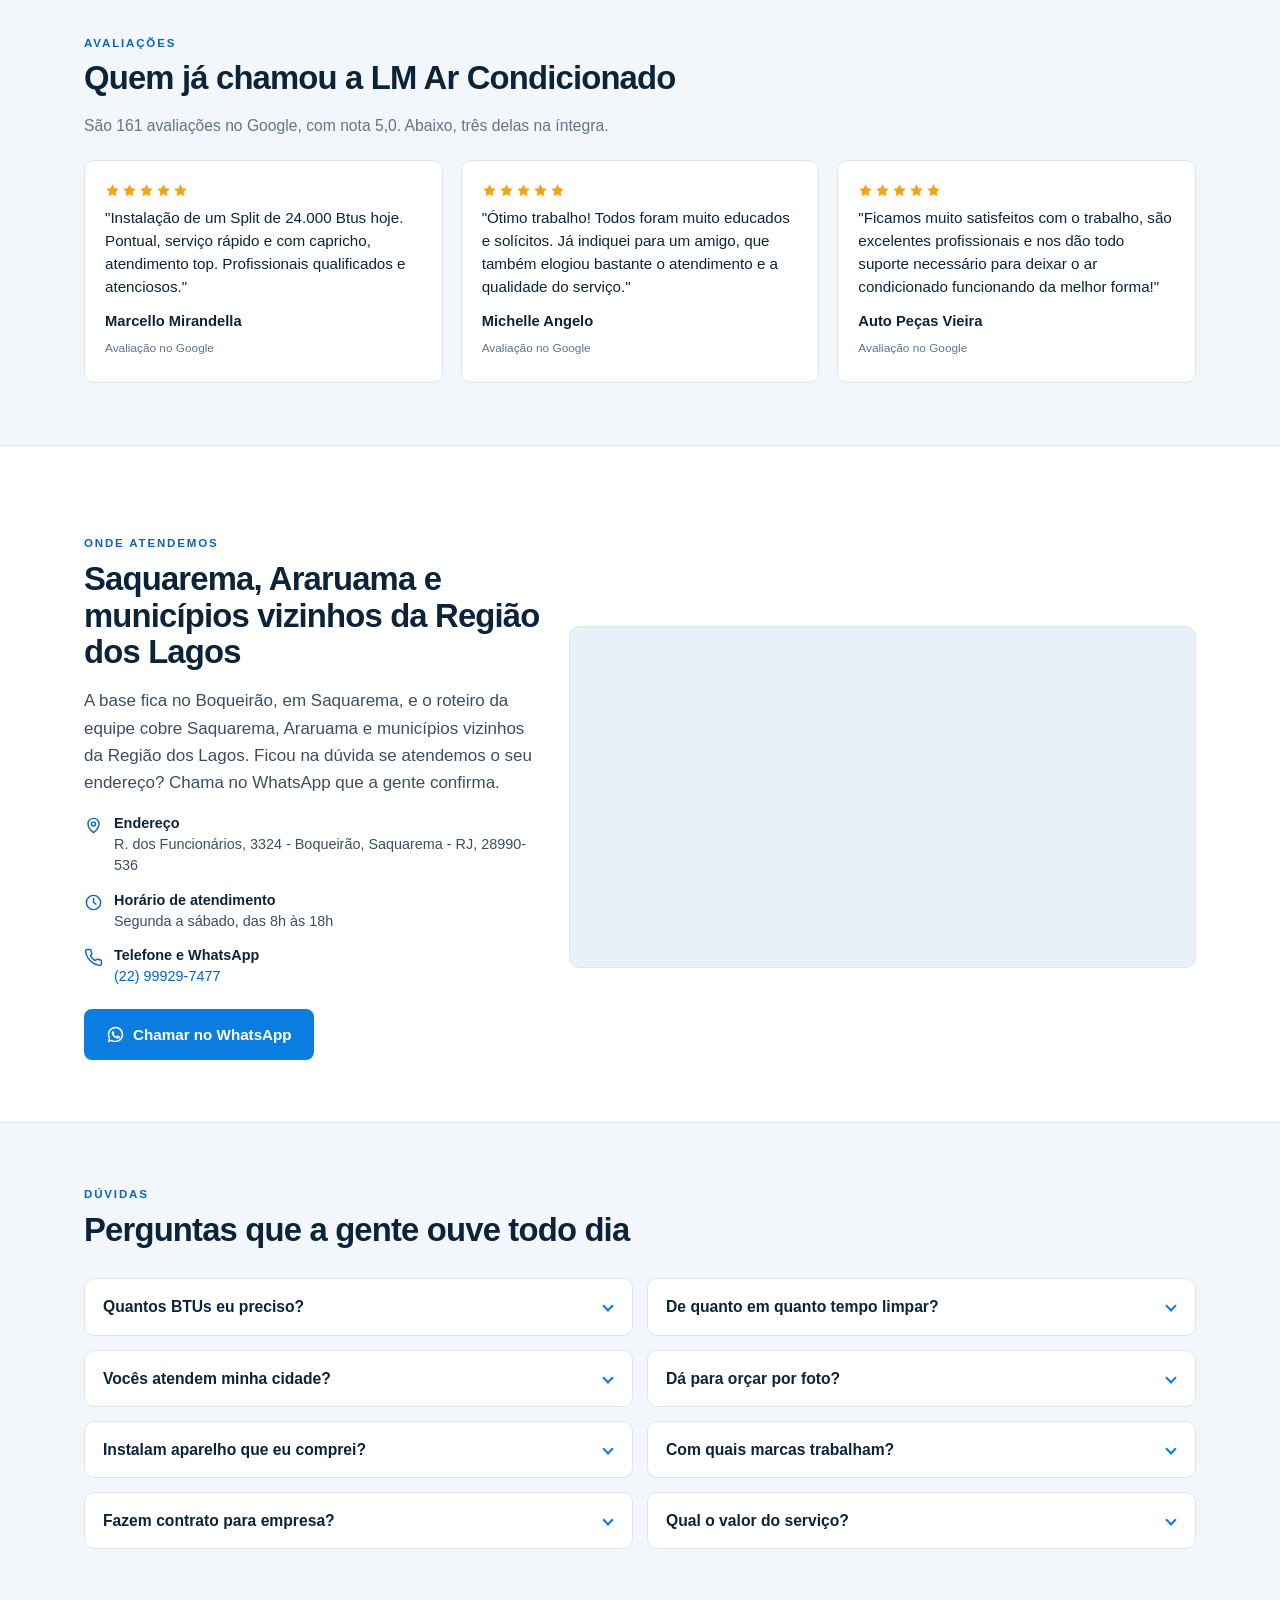
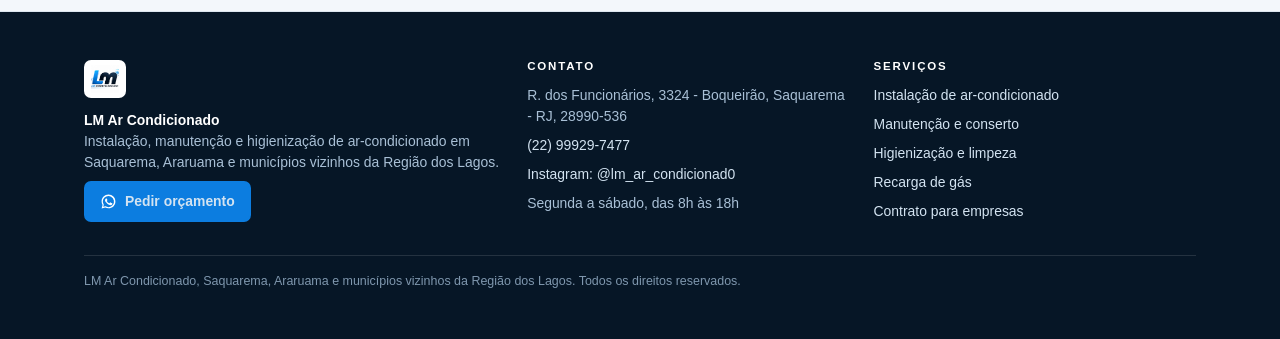
==== commit 9cc1db5f: "Topo institucional, cabeçalho centralizado e botões de serviço iguais Topo refeito com uma imagem só" ====
--- a/index.html
+++ b/index.html
@@ -105,25 +105,21 @@
 main{padding-top:var(--header-h)}
 
 /* ---------- topo ---------- */
-.hero{background:var(--navy-900);color:#C3D7E8;padding:26px 0 34px;position:relative;overflow:hidden}
-.hero::after{content:"";position:absolute;left:0;right:0;bottom:0;height:1px;background:rgba(255,255,255,.1)}
-.hero h1{color:#fff;margin-bottom:.5em}
-.hero-sub{font-size:.98rem;color:#AFC6DA;max-width:52ch;margin-bottom:20px}
-.hero-actions{display:flex;flex-direction:column;gap:10px;margin-bottom:18px}
+.hero{position:relative;background:var(--navy-900);color:#C3D7E8;overflow:hidden;padding:30px 0 0}
+.hero h1{color:#fff;margin-bottom:.55em}
+.hero-inner{position:relative;z-index:2}
+.hero-copy{padding-bottom:32px}
+.hero-sub{font-size:.98rem;color:#AFC6DA;max-width:54ch;margin-bottom:22px}
+.hero-actions{display:flex;flex-direction:column;gap:10px;margin-bottom:20px}
 .hero-actions .btn{width:100%}
-.rating{display:flex;align-items:center;gap:10px;padding:11px 13px;border:1px solid rgba(255,255,255,.16);border-radius:var(--r);background:rgba(255,255,255,.05);max-width:400px}
+.rating{display:flex;align-items:center;gap:11px;padding:12px 14px;border:1px solid rgba(255,255,255,.18);border-radius:8px;max-width:400px}
 .rating-score{font-size:1.4rem;font-weight:800;color:#fff;line-height:1}
 .stars{display:flex;gap:2px}
 .stars svg{width:15px;height:15px;fill:var(--star)}
 .rating-text{font-size:.8rem;color:#A9C1D6;line-height:1.3}
 .rating-text strong{color:#fff}
-
-.hero-art{position:relative;margin-top:26px}
-.hero-art-main{margin:0;border-radius:var(--r);overflow:hidden;position:relative;z-index:2;border:1px solid rgba(255,255,255,.14)}
-.hero-art-main img{width:100%;aspect-ratio:3/2;object-fit:cover;object-position:center 42%}
-.hero-art-side{position:absolute;right:-4px;bottom:-18px;width:40%;max-width:190px;margin:0;z-index:3;border-radius:var(--r);overflow:hidden;border:3px solid var(--navy-900)}
-.hero-art-side img{width:100%;aspect-ratio:1/1;object-fit:cover;object-position:center 30%}
-.hero-art-frame{display:none}
+.hero-photo{margin:0;position:relative;border-top:1px solid rgba(255,255,255,.12)}
+.hero-photo img{width:100%;aspect-ratio:16/9;object-fit:cover;object-position:center 46%}
 
 /* ---------- faixa de confiança ---------- */
 .trust{background:#fff;border-bottom:1px solid var(--line)}
@@ -228,13 +224,10 @@
   body{font-size:17px}
   .section{padding:62px 0}
   .wrap{padding:0 24px}
-  .hero{padding:44px 0 52px}
+  .hero{padding:46px 0 0}
+  .hero-copy{padding-bottom:44px}
   .hero-actions{flex-direction:row;flex-wrap:wrap}
   .hero-actions .btn{width:auto;min-width:220px}
-  .hero-sub{font-size:1.05rem}
-  .rating{padding:13px 16px}
-  .rating-score{font-size:1.55rem}
-  .rating-text{font-size:.88rem}
   .trust-grid{grid-template-columns:repeat(4,1fr)}
   .trust-item{border-bottom:0;padding:20px 16px;font-size:.88rem}
   .trust-item:nth-child(odd){border-right:0}
@@ -274,15 +267,22 @@
   .header-phone span{display:inline}
   .header-cta{display:inline-flex}
   .menu-btn{display:none}
-  .nav{display:flex;align-items:center;gap:18px;margin:0 18px 0 26px}
+  .header-bar{justify-content:center;gap:12px}
+  .brand{margin-right:0}
+  .nav{display:flex;align-items:center;gap:17px;margin:0 6px 0 14px}
   .nav a{color:var(--ink);font-weight:600;font-size:.88rem;white-space:nowrap}
   .nav a:hover{color:var(--accent-dark)}
-  .hero{padding:66px 0 74px}
-  .hero-grid{display:grid;grid-template-columns:1.02fr .98fr;gap:52px;align-items:center}
-  .hero-art{margin-top:0;padding:0 34px 34px 0}
-  .hero-art-main img{aspect-ratio:4/5}
-  .hero-art-side{width:52%;max-width:230px;right:0;bottom:0}
-  .hero-art-frame{display:block;position:absolute;right:14px;top:26px;bottom:54px;left:64px;border:2px solid var(--accent);border-radius:var(--r);z-index:1}
+  .hero{padding:0}
+  .hero h1{font-size:clamp(2rem,3.1vw,2.7rem)}
+  .hero-inner{display:flex;align-items:center;min-height:530px}
+  .hero-copy{width:56%;padding:76px 0}
+  .hero-sub{font-size:1.05rem}
+  .rating{padding:13px 16px}
+  .rating-score{font-size:1.55rem}
+  .rating-text{font-size:.88rem}
+  .hero-photo{position:absolute;top:0;right:0;bottom:0;width:44%;border-top:0;z-index:1}
+  .hero-photo::after{content:"";position:absolute;inset:0;z-index:2;background:linear-gradient(90deg,var(--navy-900) 0%,rgba(6,22,38,.62) 24%,rgba(6,22,38,0) 62%)}
+  .hero-photo img{height:100%;aspect-ratio:auto;object-position:center 50%}
   .area-grid{grid-template-columns:.85fr 1.15fr;align-items:center;margin-top:26px}
   .empresas-grid{grid-template-columns:1.1fr .9fr;gap:48px;align-items:start}
   .float-wa{display:none}
@@ -341,10 +341,10 @@
 
 <!-- ============ TOPO ============ -->
 <section class="hero" id="inicio">
-  <div class="wrap hero-grid">
-    <div>
+  <div class="wrap hero-inner">
+    <div class="hero-copy">
       <h1>Instalação, manutenção e higienização de ar-condicionado em Saquarema e Araruama e Região</h1>
-      <p class="hero-sub">Equipe própria, mais de 7 anos de rua na Região dos Lagos. Manda uma foto do ambiente no WhatsApp que a gente avalia e passa o orçamento no mesmo dia.</p>
+      <p class="hero-sub">Empresa de climatização com equipe própria, mais de 7 anos atendendo casa, comércio, condomínio e empresa em Saquarema, Araruama e municípios vizinhos da Região dos Lagos.</p>
 
       <div class="hero-actions">
         <a class="btn btn-primary" href="https://wa.me/5522999297477?text=Ol%C3%A1!%20Vim%20pelo%20site%20e%20quero%20um%20or%C3%A7amento%20de%20ar-condicionado." target="_blank" rel="noopener">
@@ -369,17 +369,11 @@
         <span class="rating-text"><strong>161 avaliações</strong><br>nota 5,0 no Google</span>
       </div>
     </div>
-
-    <div class="hero-art">
-      <div class="hero-art-frame" aria-hidden="true"></div>
-      <figure class="hero-art-main">
-        <img src="assets/fotos/hero-carro-lm.jpg" width="507" height="1100" alt="Carro da LM Ar Condicionado com escada no rack, estacionado em rua de Saquarema" fetchpriority="high">
-      </figure>
-      <figure class="hero-art-side">
-        <img src="assets/fotos/hero-equipe-lm.jpg" width="323" height="700" alt="Técnico da LM Ar Condicionado com aparelhos de ar-condicionado novos antes da instalação" loading="lazy">
-      </figure>
-    </div>
-  </div>
+  </div>
+
+  <figure class="hero-photo">
+    <img src="assets/fotos/hero-carro-lm.jpg" width="507" height="1100" alt="Carro da LM Ar Condicionado com escada no rack, estacionado em rua de Saquarema" fetchpriority="high">
+  </figure>
 </section>
 
 <!-- ============ FAIXA DE CONFIANÇA ============ -->
@@ -525,7 +519,7 @@
             <li>Urgência para cliente com contrato</li>
             <li>Ar central e VRF</li>
           </ul>
-          <a class="btn btn-primary btn-sm btn-block" href="#empresas">Ver contrato</a>
+          <a class="btn btn-primary btn-sm btn-block" href="https://wa.me/5522999297477?text=Ol%C3%A1!%20Quero%20falar%20sobre%20contrato%20de%20manuten%C3%A7%C3%A3o%20para%20minha%20empresa." target="_blank" rel="noopener">Pedir orçamento</a>
         </div>
       </article>
 
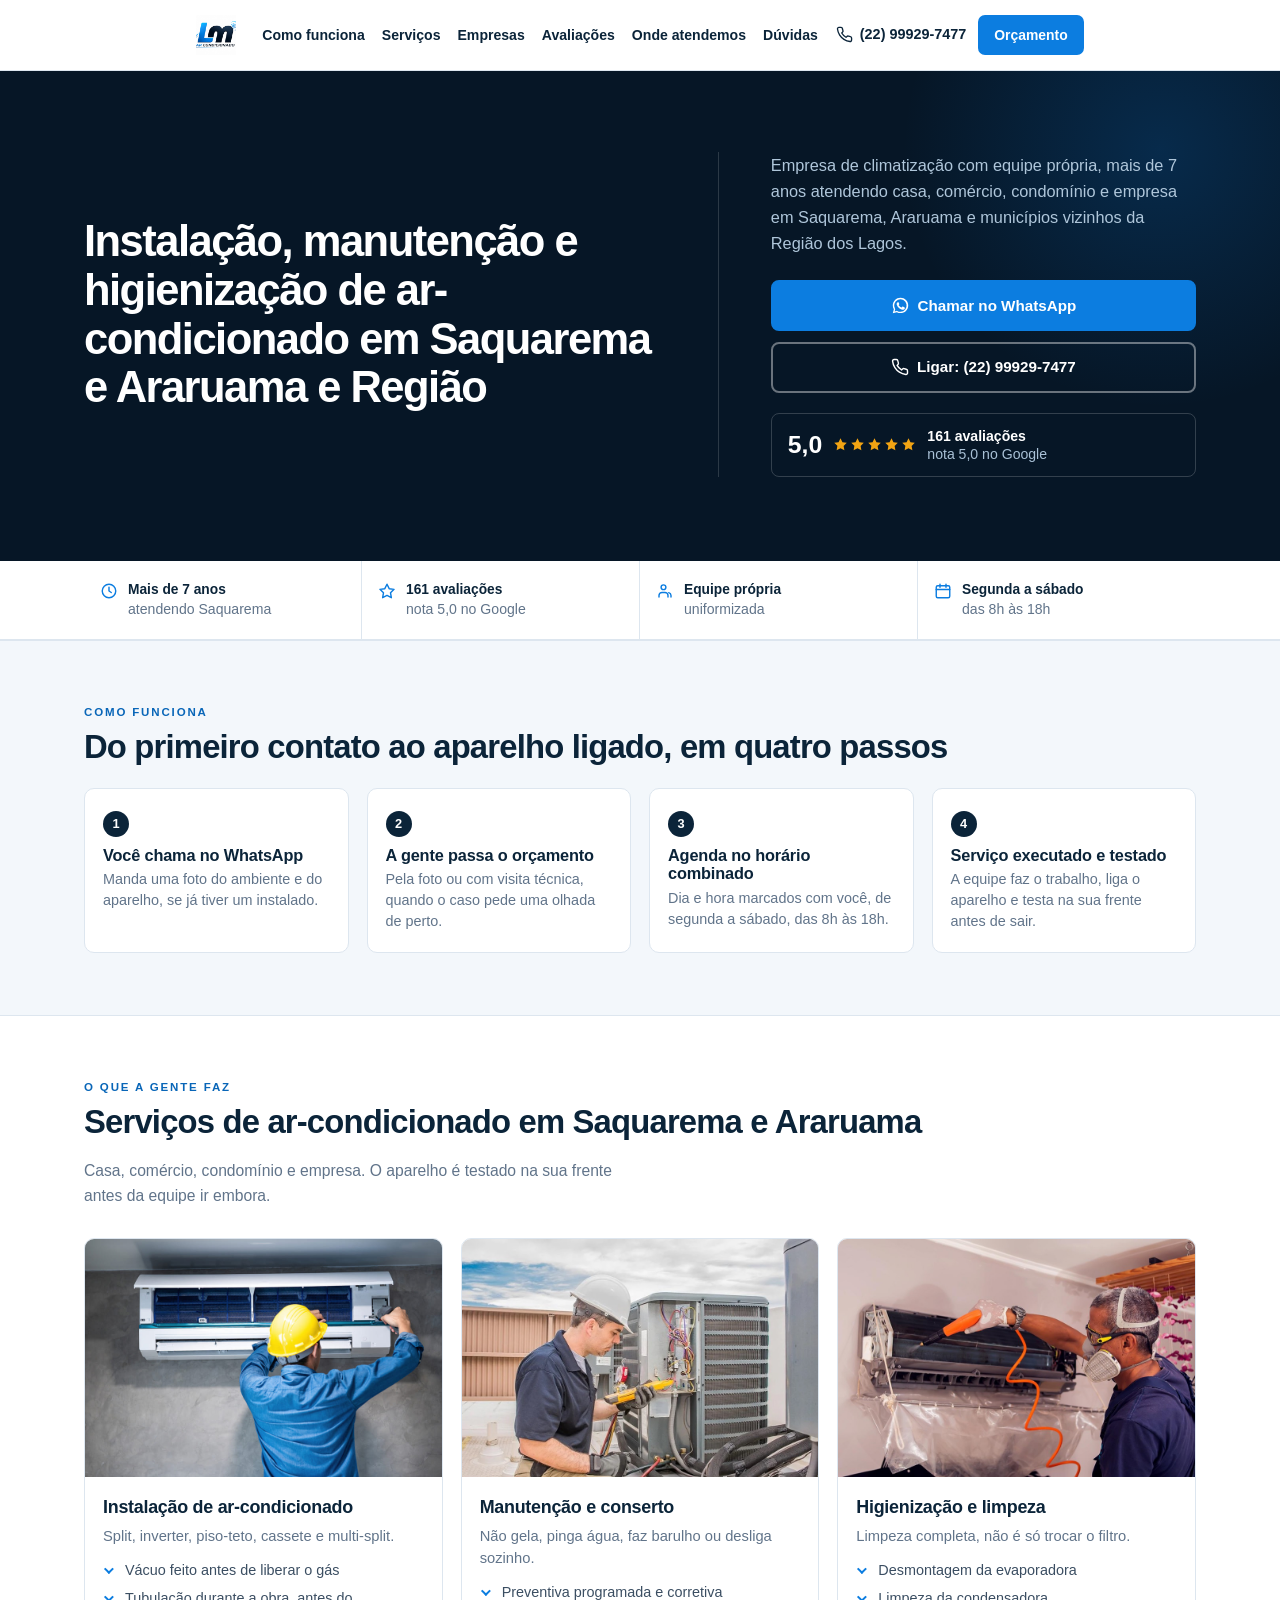
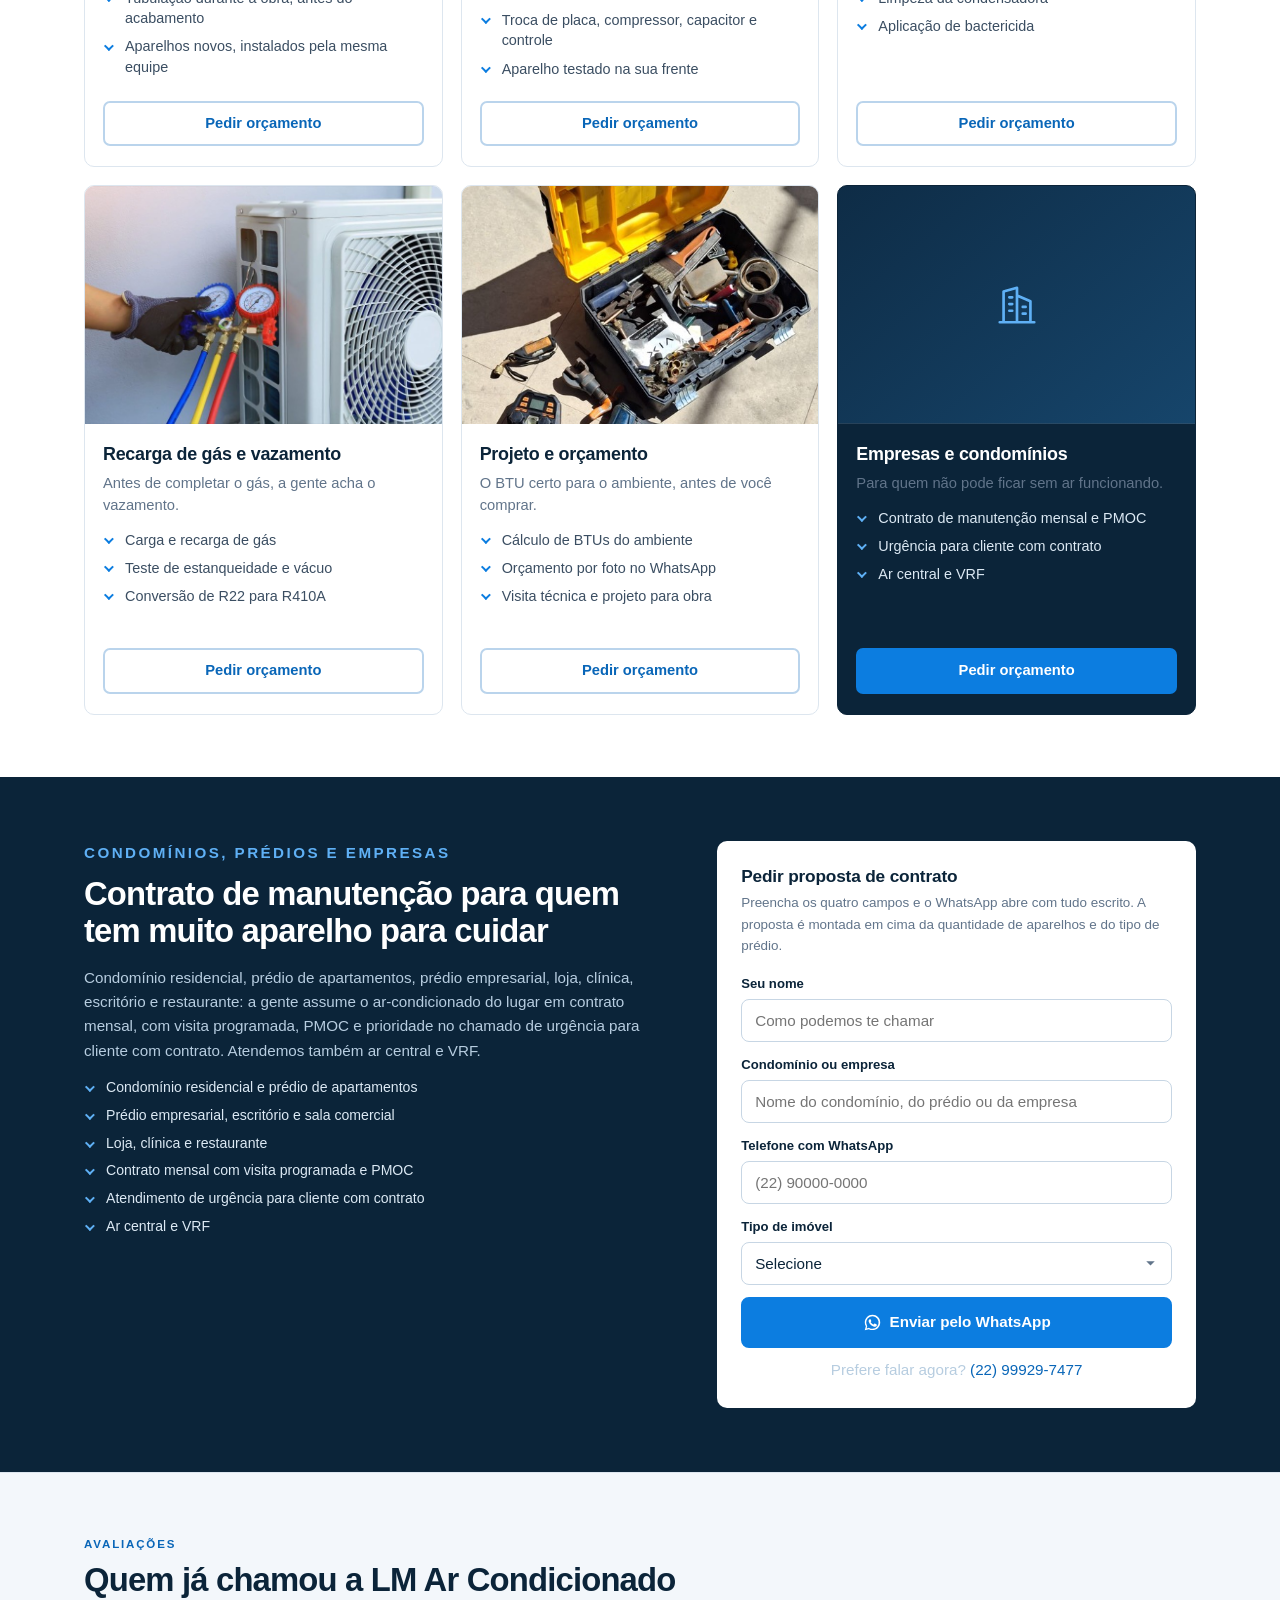
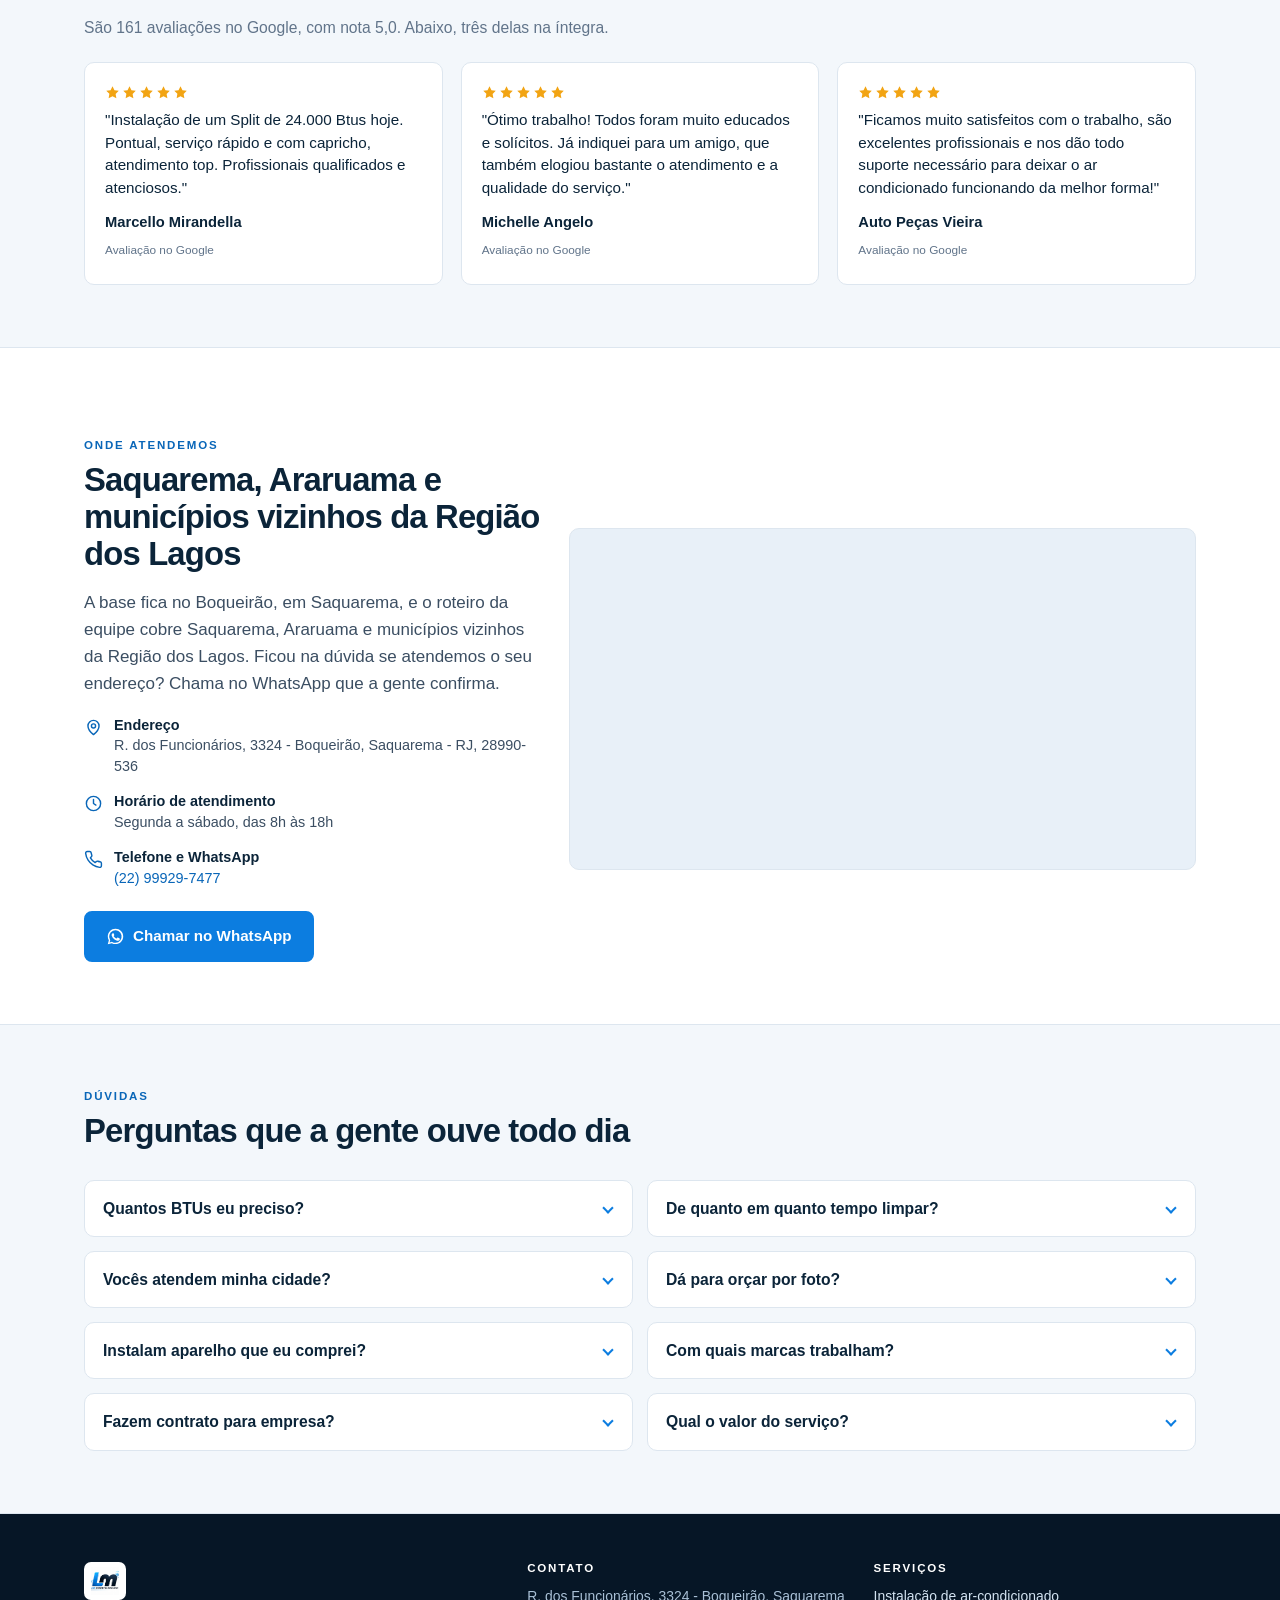
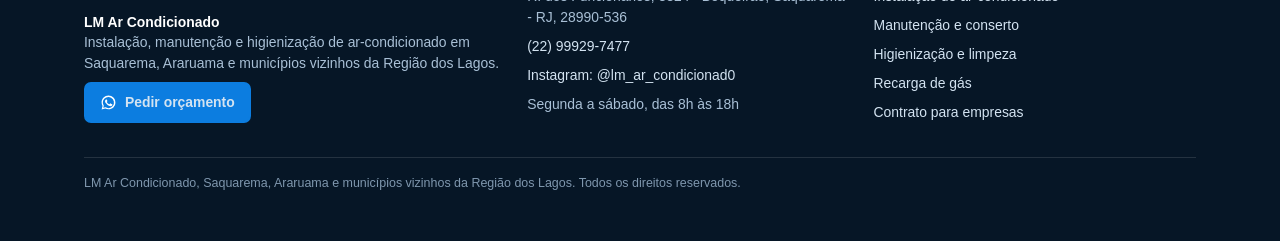
==== commit e1dd7544: "Topo sem imagem, em duas colunas de texto Remove a foto do topo. O título passa a ocupar a coluna da" ====
--- a/index.html
+++ b/index.html
@@ -105,10 +105,10 @@
 main{padding-top:var(--header-h)}
 
 /* ---------- topo ---------- */
-.hero{position:relative;background:var(--navy-900);color:#C3D7E8;overflow:hidden;padding:30px 0 0}
-.hero h1{color:#fff;margin-bottom:.55em}
-.hero-inner{position:relative;z-index:2}
-.hero-copy{padding-bottom:32px}
+.hero{position:relative;background:var(--navy-900);color:#C3D7E8;overflow:hidden;padding:36px 0 40px}
+.hero::before{content:"";position:absolute;top:-180px;right:-140px;width:520px;height:520px;border-radius:50%;background:radial-gradient(circle,rgba(12,125,224,.20) 0%,rgba(12,125,224,0) 70%);z-index:0}
+.hero-inner{position:relative;z-index:1}
+.hero h1{color:#fff;margin:0 0 .6em}
 .hero-sub{font-size:.98rem;color:#AFC6DA;max-width:54ch;margin-bottom:22px}
 .hero-actions{display:flex;flex-direction:column;gap:10px;margin-bottom:20px}
 .hero-actions .btn{width:100%}
@@ -118,8 +118,6 @@
 .stars svg{width:15px;height:15px;fill:var(--star)}
 .rating-text{font-size:.8rem;color:#A9C1D6;line-height:1.3}
 .rating-text strong{color:#fff}
-.hero-photo{margin:0;position:relative;border-top:1px solid rgba(255,255,255,.12)}
-.hero-photo img{width:100%;aspect-ratio:16/9;object-fit:cover;object-position:center 46%}
 
 /* ---------- faixa de confiança ---------- */
 .trust{background:#fff;border-bottom:1px solid var(--line)}
@@ -224,8 +222,7 @@
   body{font-size:17px}
   .section{padding:62px 0}
   .wrap{padding:0 24px}
-  .hero{padding:46px 0 0}
-  .hero-copy{padding-bottom:44px}
+  .hero{padding:58px 0 62px}
   .hero-actions{flex-direction:row;flex-wrap:wrap}
   .hero-actions .btn{width:auto;min-width:220px}
   .trust-grid{grid-template-columns:repeat(4,1fr)}
@@ -272,17 +269,18 @@
   .nav{display:flex;align-items:center;gap:17px;margin:0 6px 0 14px}
   .nav a{color:var(--ink);font-weight:600;font-size:.88rem;white-space:nowrap}
   .nav a:hover{color:var(--accent-dark)}
-  .hero{padding:0}
-  .hero h1{font-size:clamp(2rem,3.1vw,2.7rem)}
-  .hero-inner{display:flex;align-items:center;min-height:530px}
-  .hero-copy{width:56%;padding:76px 0}
-  .hero-sub{font-size:1.05rem}
+  .hero{padding:82px 0 84px}
+  .hero h1{font-size:clamp(2.1rem,3.4vw,3rem);margin-bottom:0}
+  .hero-inner{display:grid;grid-template-columns:1.14fr .86fr;align-items:center}
+  .hero-copy{padding-right:52px}
+  .hero-side{padding-left:52px;border-left:1px solid rgba(255,255,255,.15)}
+  .hero-side .hero-actions{flex-direction:column;gap:11px}
+  .hero-side .hero-actions .btn{width:100%;min-width:0}
+  .hero-side .rating{max-width:none}
+  .hero-sub{font-size:1.02rem;margin-bottom:24px}
   .rating{padding:13px 16px}
   .rating-score{font-size:1.55rem}
   .rating-text{font-size:.88rem}
-  .hero-photo{position:absolute;top:0;right:0;bottom:0;width:44%;border-top:0;z-index:1}
-  .hero-photo::after{content:"";position:absolute;inset:0;z-index:2;background:linear-gradient(90deg,var(--navy-900) 0%,rgba(6,22,38,.62) 24%,rgba(6,22,38,0) 62%)}
-  .hero-photo img{height:100%;aspect-ratio:auto;object-position:center 50%}
   .area-grid{grid-template-columns:.85fr 1.15fr;align-items:center;margin-top:26px}
   .empresas-grid{grid-template-columns:1.1fr .9fr;gap:48px;align-items:start}
   .float-wa{display:none}
@@ -344,6 +342,9 @@
   <div class="wrap hero-inner">
     <div class="hero-copy">
       <h1>Instalação, manutenção e higienização de ar-condicionado em Saquarema e Araruama e Região</h1>
+    </div>
+
+    <div class="hero-side">
       <p class="hero-sub">Empresa de climatização com equipe própria, mais de 7 anos atendendo casa, comércio, condomínio e empresa em Saquarema, Araruama e municípios vizinhos da Região dos Lagos.</p>
 
       <div class="hero-actions">
@@ -371,9 +372,6 @@
     </div>
   </div>
 
-  <figure class="hero-photo">
-    <img src="assets/fotos/hero-carro-lm.jpg" width="507" height="1100" alt="Carro da LM Ar Condicionado com escada no rack, estacionado em rua de Saquarema" fetchpriority="high">
-  </figure>
 </section>
 
 <!-- ============ FAIXA DE CONFIANÇA ============ -->
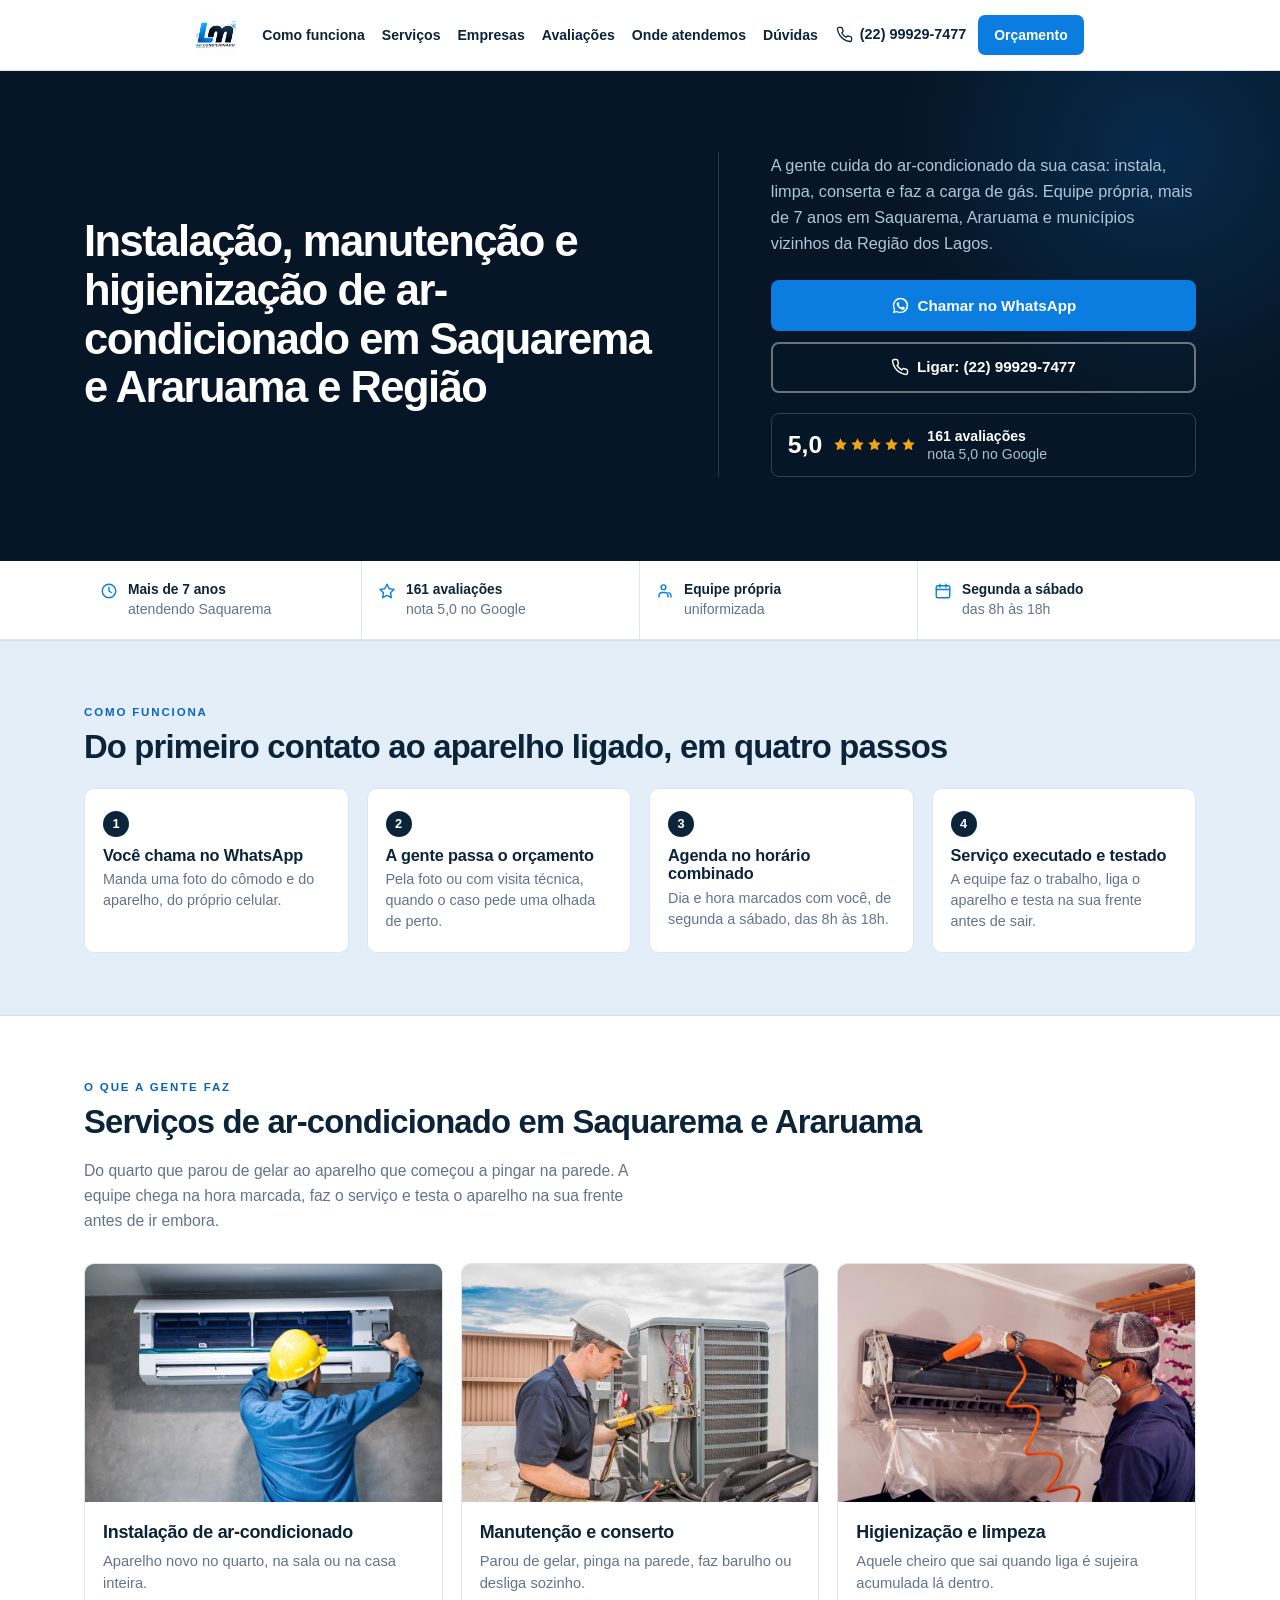
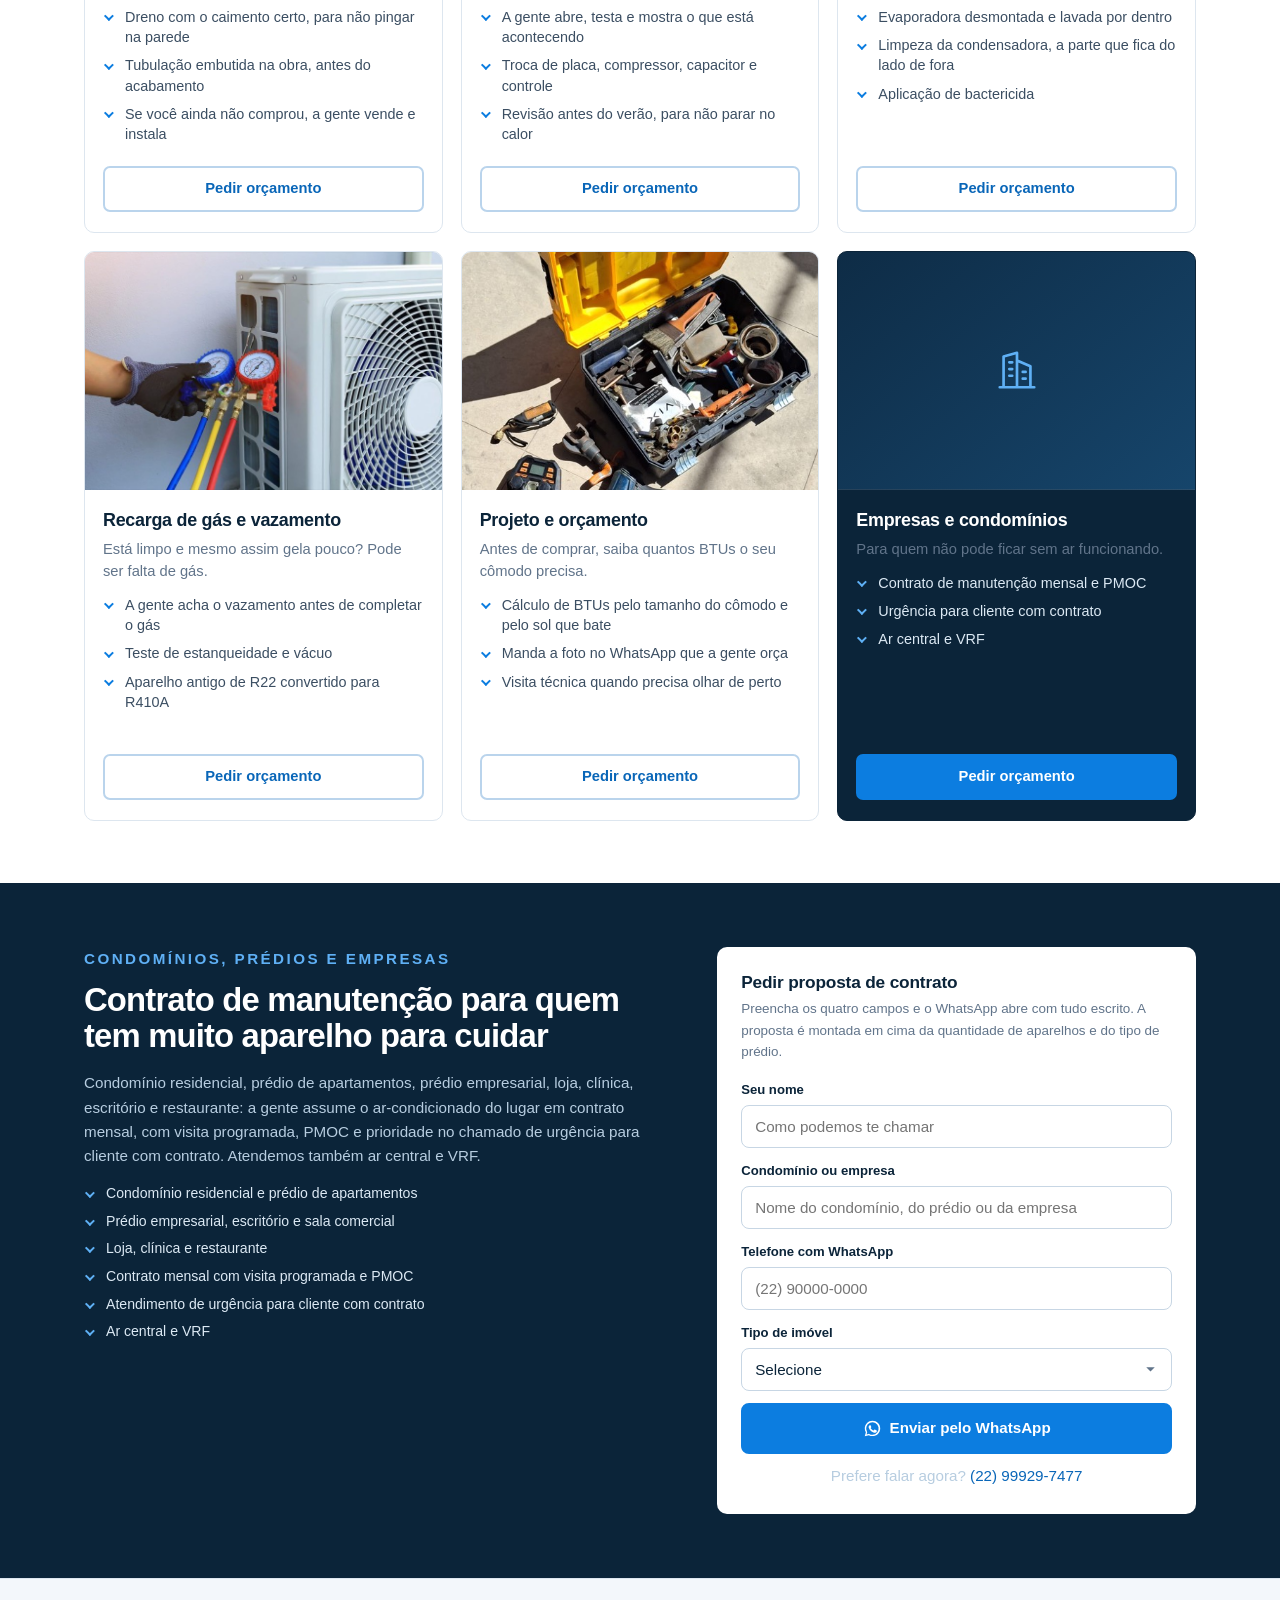
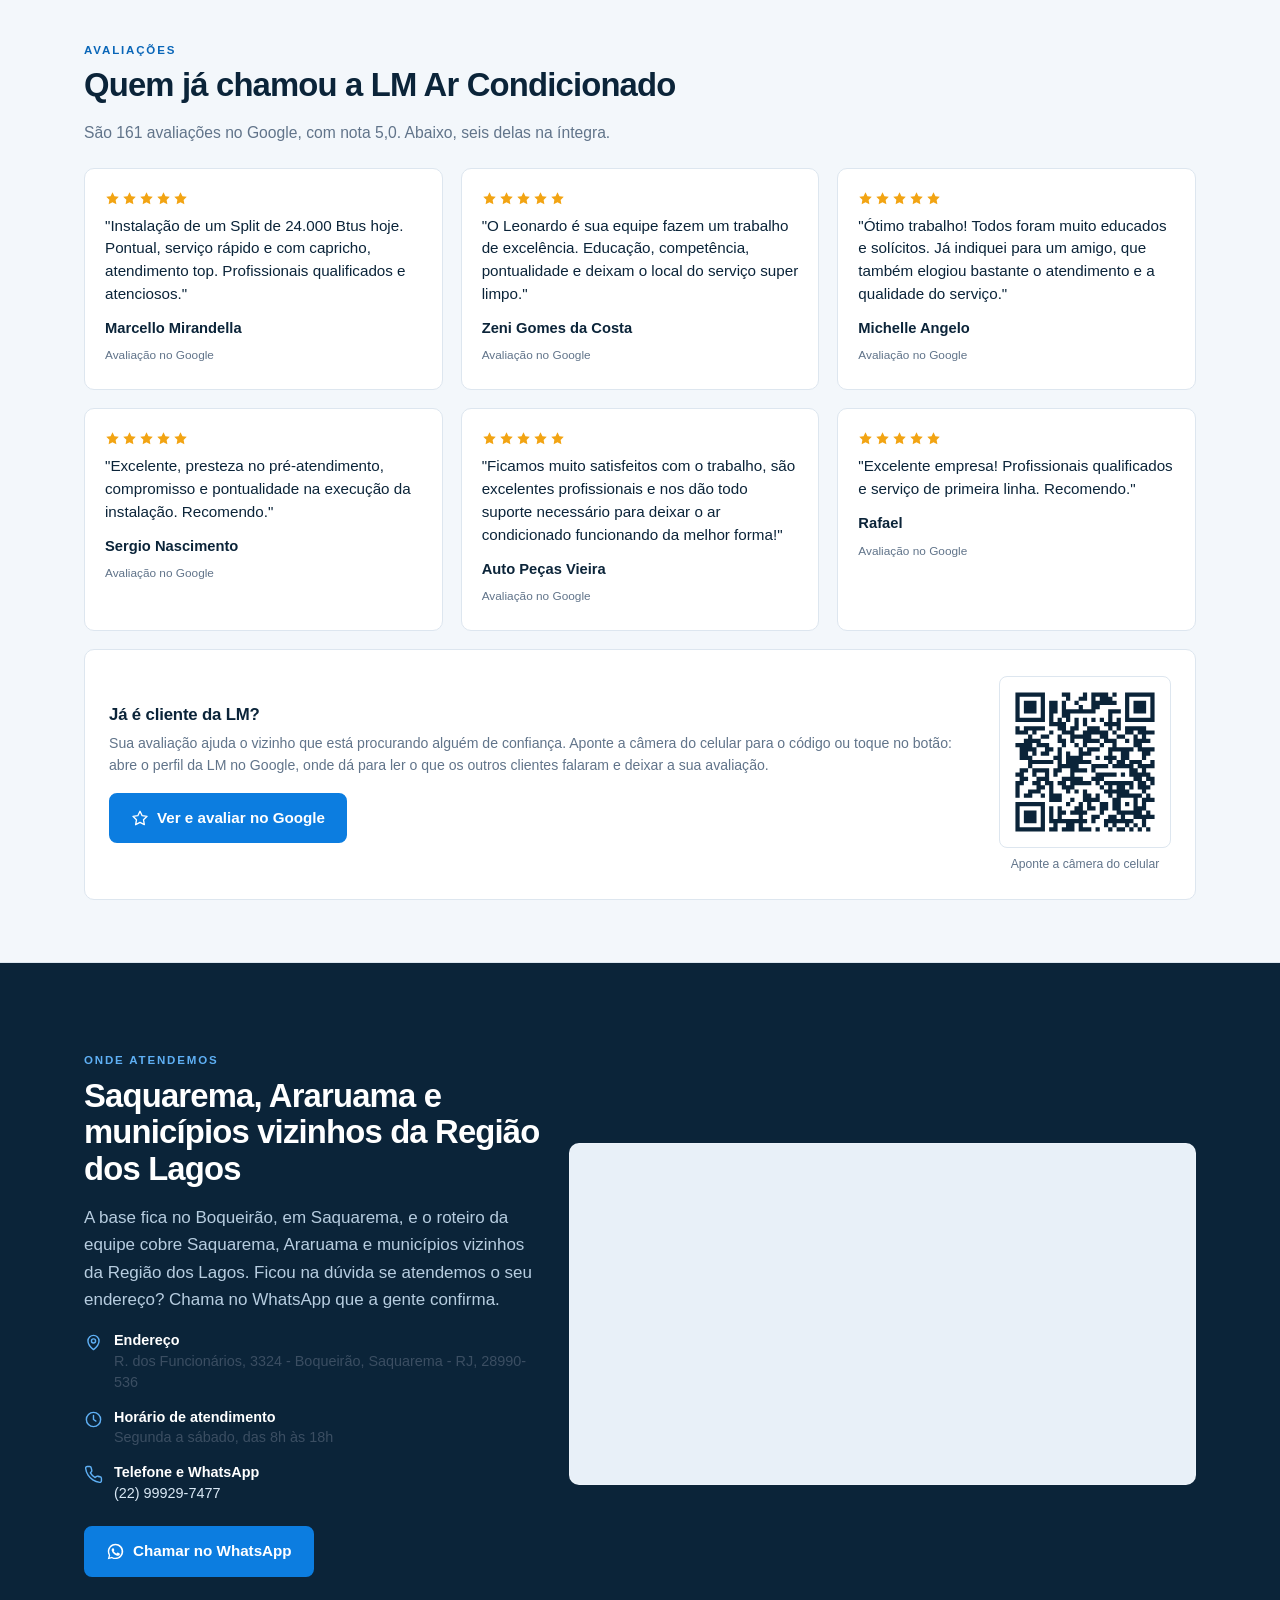
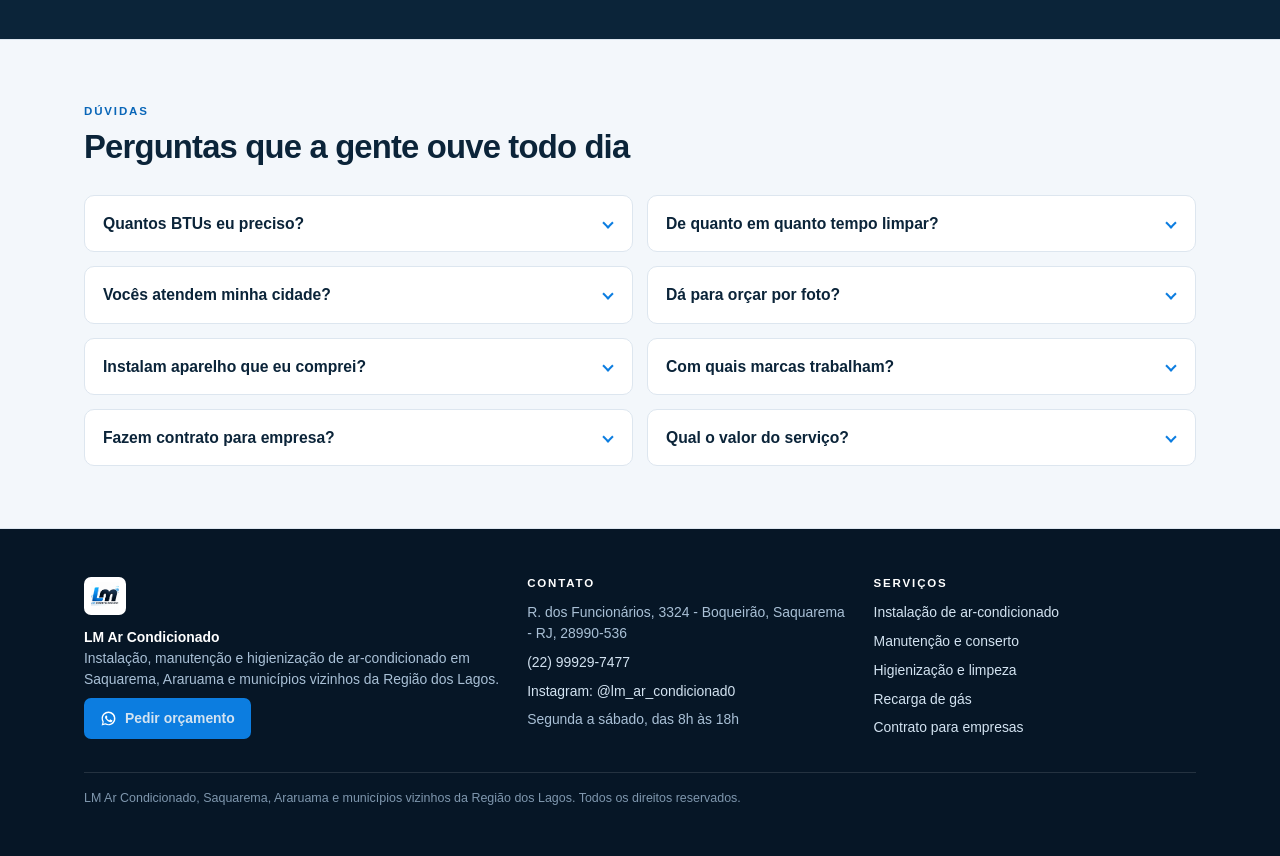
==== commit 1eca6b9b: "Copy para o dono da casa, seis avaliações do Google e QR code Texto dos serviços, do topo e do passo" ====
--- a/index.html
+++ b/index.html
@@ -7,7 +7,7 @@
 <meta name="description" content="Instalação, manutenção e higienização de ar-condicionado em Saquarema e Araruama. Equipe própria com mais de 7 anos de rua. Orçamento pelo WhatsApp com a LM Ar Condicionado.">
 <meta name="robots" content="index, follow">
 <meta name="theme-color" content="#071A2B">
-<link rel="canonical" href="https://www.lmarcondicionado.com.br/">
+<link rel="canonical" href="https://lm-ar-condicionado.vercel.app/">
 <link rel="icon" href="assets/logo-300.png" type="image/png">
 <link rel="apple-touch-icon" href="assets/logo-300.png">
 
@@ -16,7 +16,7 @@
 <meta property="og:site_name" content="LM Ar Condicionado">
 <meta property="og:title" content="Ar-Condicionado em Saquarema e Araruama | LM Ar Condicionado">
 <meta property="og:description" content="Instalação, manutenção e higienização de ar-condicionado em Saquarema, Araruama e municípios vizinhos. Orçamento pelo WhatsApp.">
-<meta property="og:image" content="assets/logo.png">
+<meta property="og:image" content="https://lm-ar-condicionado.vercel.app/assets/logo.png">
 <meta name="twitter:card" content="summary_large_image">
 
 <style>
@@ -65,6 +65,15 @@
 .wrap{width:100%;max-width:var(--wrap);margin:0 auto;padding:0 18px}
 .section{padding:46px 0}
 .section--soft{background:var(--soft);border-top:1px solid var(--line);border-bottom:1px solid var(--line)}
+.section--blue{background:#E4EEF8;border-top:1px solid #CFE0F0;border-bottom:1px solid #CFE0F0}
+.section--navy{background:var(--navy-800)}
+.section--navy h2{color:#fff}
+.section--navy p{color:#B7CDE0}
+.section--navy .eyebrow{color:var(--accent-light)}
+.section--navy .info-line svg{stroke:var(--accent-light)}
+.section--navy .info-line strong{color:#fff}
+.section--navy .info-line a{color:#D9E8F5}
+.section--navy .map{border-color:rgba(255,255,255,.2)}
 .eyebrow{font-size:.72rem;font-weight:800;letter-spacing:.16em;text-transform:uppercase;color:var(--accent-dark);margin:0 0 .7em}
 .lead{font-size:.98rem;color:var(--muted);max-width:64ch}
 .sr-only{position:absolute;width:1px;height:1px;padding:0;margin:-1px;overflow:hidden;clip:rect(0 0 0 0);white-space:nowrap;border:0}
@@ -175,13 +184,18 @@
 .step p{font-size:.78rem;line-height:1.45;margin:0;color:var(--muted)}
 
 /* ---------- avaliações ---------- */
-.reviews{display:grid;grid-template-columns:1fr 1fr;gap:12px;margin-top:22px;align-items:start}
+.reviews{display:grid;grid-template-columns:1fr 1fr;gap:12px;margin-top:22px}
 .review{background:#fff;border:1px solid var(--line);border-radius:var(--r);padding:15px 14px}
-.review:nth-child(3){grid-column:1 / -1}
 .review .stars{margin-bottom:9px}
 .review blockquote{margin:0 0 11px;font-size:.82rem;line-height:1.5;color:var(--ink)}
 .review cite{font-style:normal;font-weight:700;color:var(--ink);font-size:.82rem;display:block}
 .review .src{font-size:.74rem;color:var(--muted)}
+.google-cta{margin-top:14px;background:#fff;border:1px solid var(--line);border-radius:var(--r);padding:20px 18px;display:grid;grid-template-columns:1fr;gap:20px;align-items:center}
+.google-cta h3{font-size:1.05rem;margin-bottom:.4em}
+.google-cta p{font-size:.88rem;color:var(--muted);margin-bottom:16px}
+.qr{margin:0;text-align:center}
+.qr img{width:148px;height:148px;margin:0 auto;border:1px solid var(--line);border-radius:8px;padding:7px;background:#fff}
+.qr figcaption{font-size:.76rem;color:var(--muted);margin-top:9px;line-height:1.3}
 
 /* ---------- onde atendemos ---------- */
 .area-grid{display:grid;grid-template-columns:1fr;gap:22px;margin-top:20px}
@@ -241,7 +255,8 @@
   .step p{font-size:.9rem}
   .reviews{grid-template-columns:repeat(3,1fr);gap:18px}
   .review{padding:22px 20px}
-  .review:nth-child(3){grid-column:auto}
+  .google-cta{grid-template-columns:1fr auto;gap:36px;padding:26px 24px;margin-top:18px}
+  .qr img{width:172px;height:172px}
   .review blockquote{font-size:.95rem}
   .review cite{font-size:.92rem}
   .faq{gap:14px;margin-top:30px}
@@ -295,6 +310,10 @@
 
 <a class="sr-only" href="#conteudo">Ir para o conteúdo</a>
 
+<svg width="0" height="0" style="position:absolute" aria-hidden="true" focusable="false">
+  <symbol id="ico-estrela" viewBox="0 0 24 24"><path d="m12 2 3.1 6.3 6.9 1-5 4.9 1.2 6.9L12 17.8 5.8 21l1.2-6.9-5-4.9 6.9-1z"/></symbol>
+</svg>
+
 <!-- ============ CABEÇALHO FIXO ============ -->
 <header class="header">
   <div class="wrap header-bar">
@@ -345,7 +364,7 @@
     </div>
 
     <div class="hero-side">
-      <p class="hero-sub">Empresa de climatização com equipe própria, mais de 7 anos atendendo casa, comércio, condomínio e empresa em Saquarema, Araruama e municípios vizinhos da Região dos Lagos.</p>
+      <p class="hero-sub">A gente cuida do ar-condicionado da sua casa: instala, limpa, conserta e faz a carga de gás. Equipe própria, mais de 7 anos em Saquarema, Araruama e municípios vizinhos da Região dos Lagos.</p>
 
       <div class="hero-actions">
         <a class="btn btn-primary" href="https://wa.me/5522999297477?text=Ol%C3%A1!%20Vim%20pelo%20site%20e%20quero%20um%20or%C3%A7amento%20de%20ar-condicionado." target="_blank" rel="noopener">
@@ -361,11 +380,11 @@
       <div class="rating">
         <span class="rating-score">5,0</span>
         <span class="stars" aria-hidden="true">
-          <svg viewBox="0 0 24 24"><path d="m12 2 3.1 6.3 6.9 1-5 4.9 1.2 6.9L12 17.8 5.8 21l1.2-6.9-5-4.9 6.9-1z"/></svg>
-          <svg viewBox="0 0 24 24"><path d="m12 2 3.1 6.3 6.9 1-5 4.9 1.2 6.9L12 17.8 5.8 21l1.2-6.9-5-4.9 6.9-1z"/></svg>
-          <svg viewBox="0 0 24 24"><path d="m12 2 3.1 6.3 6.9 1-5 4.9 1.2 6.9L12 17.8 5.8 21l1.2-6.9-5-4.9 6.9-1z"/></svg>
-          <svg viewBox="0 0 24 24"><path d="m12 2 3.1 6.3 6.9 1-5 4.9 1.2 6.9L12 17.8 5.8 21l1.2-6.9-5-4.9 6.9-1z"/></svg>
-          <svg viewBox="0 0 24 24"><path d="m12 2 3.1 6.3 6.9 1-5 4.9 1.2 6.9L12 17.8 5.8 21l1.2-6.9-5-4.9 6.9-1z"/></svg>
+          <svg aria-hidden="true"><use href="#ico-estrela"></use></svg>
+          <svg aria-hidden="true"><use href="#ico-estrela"></use></svg>
+          <svg aria-hidden="true"><use href="#ico-estrela"></use></svg>
+          <svg aria-hidden="true"><use href="#ico-estrela"></use></svg>
+          <svg aria-hidden="true"><use href="#ico-estrela"></use></svg>
         </span>
         <span class="rating-text"><strong>161 avaliações</strong><br>nota 5,0 no Google</span>
       </div>
@@ -397,7 +416,7 @@
 </section>
 
 <!-- ============ COMO FUNCIONA ============ -->
-<section class="section section--soft" id="como-funciona">
+<section class="section section--blue" id="como-funciona">
   <div class="wrap">
     <p class="eyebrow">Como funciona</p>
     <h2>Do primeiro contato ao aparelho ligado, em quatro passos</h2>
@@ -405,7 +424,7 @@
       <div class="step">
         <span class="step-num">1</span>
         <h3>Você chama no WhatsApp</h3>
-        <p>Manda uma foto do ambiente e do aparelho, se já tiver um instalado.</p>
+        <p>Manda uma foto do cômodo e do aparelho, do próprio celular.</p>
       </div>
       <div class="step">
         <span class="step-num">2</span>
@@ -431,7 +450,7 @@
   <div class="wrap">
     <p class="eyebrow">O que a gente faz</p>
     <h2>Serviços de ar-condicionado em Saquarema e Araruama</h2>
-    <p class="lead">Casa, comércio, condomínio e empresa. O aparelho é testado na sua frente antes da equipe ir embora.</p>
+    <p class="lead">Do quarto que parou de gelar ao aparelho que começou a pingar na parede. A equipe chega na hora marcada, faz o serviço e testa o aparelho na sua frente antes de ir embora.</p>
 
     <div class="cards">
 
@@ -439,11 +458,11 @@
         <figure class="card-photo"><img src="assets/fotos/servico-instalacao.jpg" width="900" height="600" alt="Técnico instalando a evaporadora de um ar-condicionado split na parede" loading="lazy"></figure>
         <div class="card-body">
           <h2>Instalação de ar-condicionado</h2>
-          <p>Split, inverter, piso-teto, cassete e multi-split.</p>
+          <p>Aparelho novo no quarto, na sala ou na casa inteira.</p>
           <ul class="list">
-            <li>Vácuo feito antes de liberar o gás</li>
-            <li>Tubulação durante a obra, antes do acabamento</li>
-            <li>Aparelhos novos, instalados pela mesma equipe</li>
+            <li>Dreno com o caimento certo, para não pingar na parede</li>
+            <li>Tubulação embutida na obra, antes do acabamento</li>
+            <li>Se você ainda não comprou, a gente vende e instala</li>
           </ul>
           <a class="btn btn-quote btn-sm btn-block" href="https://wa.me/5522999297477?text=Ol%C3%A1!%20Quero%20um%20or%C3%A7amento%20de%20instala%C3%A7%C3%A3o%20de%20ar-condicionado." target="_blank" rel="noopener">Pedir orçamento</a>
         </div>
@@ -453,11 +472,11 @@
         <figure class="card-photo"><img src="assets/fotos/servico-manutencao.jpg" width="900" height="628" alt="Técnico medindo a parte elétrica de uma condensadora de ar-condicionado durante a manutenção" loading="lazy"></figure>
         <div class="card-body">
           <h2>Manutenção e conserto</h2>
-          <p>Não gela, pinga água, faz barulho ou desliga sozinho.</p>
+          <p>Parou de gelar, pinga na parede, faz barulho ou desliga sozinho.</p>
           <ul class="list">
-            <li>Preventiva programada e corretiva</li>
+            <li>A gente abre, testa e mostra o que está acontecendo</li>
             <li>Troca de placa, compressor, capacitor e controle</li>
-            <li>Aparelho testado na sua frente</li>
+            <li>Revisão antes do verão, para não parar no calor</li>
           </ul>
           <a class="btn btn-quote btn-sm btn-block" href="https://wa.me/5522999297477?text=Ol%C3%A1!%20Quero%20um%20or%C3%A7amento%20de%20manuten%C3%A7%C3%A3o%20de%20ar-condicionado." target="_blank" rel="noopener">Pedir orçamento</a>
         </div>
@@ -467,10 +486,10 @@
         <figure class="card-photo"><img src="assets/fotos/servico-higienizacao.jpg" width="900" height="600" alt="Técnico higienizando a evaporadora de um ar-condicionado split com lavadora e capa de proteção" loading="lazy"></figure>
         <div class="card-body">
           <h2>Higienização e limpeza</h2>
-          <p>Limpeza completa, não é só trocar o filtro.</p>
+          <p>Aquele cheiro que sai quando liga é sujeira acumulada lá dentro.</p>
           <ul class="list">
-            <li>Desmontagem da evaporadora</li>
-            <li>Limpeza da condensadora</li>
+            <li>Evaporadora desmontada e lavada por dentro</li>
+            <li>Limpeza da condensadora, a parte que fica do lado de fora</li>
             <li>Aplicação de bactericida</li>
           </ul>
           <a class="btn btn-quote btn-sm btn-block" href="https://wa.me/5522999297477?text=Ol%C3%A1!%20Quero%20um%20or%C3%A7amento%20de%20higieniza%C3%A7%C3%A3o%20de%20ar-condicionado." target="_blank" rel="noopener">Pedir orçamento</a>
@@ -481,11 +500,11 @@
         <figure class="card-photo"><img src="assets/fotos/servico-gas.jpg" width="900" height="487" alt="Manifold de manômetros conectado à condensadora para carga de gás do ar-condicionado" loading="lazy"></figure>
         <div class="card-body">
           <h2>Recarga de gás e vazamento</h2>
-          <p>Antes de completar o gás, a gente acha o vazamento.</p>
+          <p>Está limpo e mesmo assim gela pouco? Pode ser falta de gás.</p>
           <ul class="list">
-            <li>Carga e recarga de gás</li>
+            <li>A gente acha o vazamento antes de completar o gás</li>
             <li>Teste de estanqueidade e vácuo</li>
-            <li>Conversão de R22 para R410A</li>
+            <li>Aparelho antigo de R22 convertido para R410A</li>
           </ul>
           <a class="btn btn-quote btn-sm btn-block" href="https://wa.me/5522999297477?text=Ol%C3%A1!%20Quero%20um%20or%C3%A7amento%20de%20carga%20de%20g%C3%A1s%20do%20ar-condicionado." target="_blank" rel="noopener">Pedir orçamento</a>
         </div>
@@ -495,11 +514,11 @@
         <figure class="card-photo"><img src="assets/fotos/servico-projeto.jpg" width="506" height="900" style="object-position:center 32%" alt="Ferramentas da LM Ar Condicionado prontas para a visita técnica, com manifold, flangeador e parafusadeira" loading="lazy"></figure>
         <div class="card-body">
           <h2>Projeto e orçamento</h2>
-          <p>O BTU certo para o ambiente, antes de você comprar.</p>
+          <p>Antes de comprar, saiba quantos BTUs o seu cômodo precisa.</p>
           <ul class="list">
-            <li>Cálculo de BTUs do ambiente</li>
-            <li>Orçamento por foto no WhatsApp</li>
-            <li>Visita técnica e projeto para obra</li>
+            <li>Cálculo de BTUs pelo tamanho do cômodo e pelo sol que bate</li>
+            <li>Manda a foto no WhatsApp que a gente orça</li>
+            <li>Visita técnica quando precisa olhar de perto</li>
           </ul>
           <a class="btn btn-quote btn-sm btn-block" href="https://wa.me/5522999297477?text=Ol%C3%A1!%20Quero%20uma%20visita%20t%C3%A9cnica%20para%20or%C3%A7amento%20de%20ar-condicionado." target="_blank" rel="noopener">Pedir orçamento</a>
         </div>
@@ -517,7 +536,7 @@
             <li>Urgência para cliente com contrato</li>
             <li>Ar central e VRF</li>
           </ul>
-          <a class="btn btn-primary btn-sm btn-block" href="https://wa.me/5522999297477?text=Ol%C3%A1!%20Quero%20falar%20sobre%20contrato%20de%20manuten%C3%A7%C3%A3o%20para%20minha%20empresa." target="_blank" rel="noopener">Pedir orçamento</a>
+          <a class="btn btn-primary btn-sm btn-block" href="#empresas">Pedir orçamento</a>
         </div>
       </article>
 
@@ -590,53 +609,102 @@
   <div class="wrap">
     <p class="eyebrow">Avaliações</p>
     <h2>Quem já chamou a LM Ar Condicionado</h2>
-    <p class="lead">São 161 avaliações no Google, com nota 5,0. Abaixo, três delas na íntegra.</p>
+    <p class="lead">São 161 avaliações no Google, com nota 5,0. Abaixo, seis delas na íntegra.</p>
 
     <div class="reviews">
       <article class="review">
         <span class="stars" aria-label="Cinco estrelas">
-          <svg viewBox="0 0 24 24" aria-hidden="true"><path d="m12 2 3.1 6.3 6.9 1-5 4.9 1.2 6.9L12 17.8 5.8 21l1.2-6.9-5-4.9 6.9-1z"/></svg>
-          <svg viewBox="0 0 24 24" aria-hidden="true"><path d="m12 2 3.1 6.3 6.9 1-5 4.9 1.2 6.9L12 17.8 5.8 21l1.2-6.9-5-4.9 6.9-1z"/></svg>
-          <svg viewBox="0 0 24 24" aria-hidden="true"><path d="m12 2 3.1 6.3 6.9 1-5 4.9 1.2 6.9L12 17.8 5.8 21l1.2-6.9-5-4.9 6.9-1z"/></svg>
-          <svg viewBox="0 0 24 24" aria-hidden="true"><path d="m12 2 3.1 6.3 6.9 1-5 4.9 1.2 6.9L12 17.8 5.8 21l1.2-6.9-5-4.9 6.9-1z"/></svg>
-          <svg viewBox="0 0 24 24" aria-hidden="true"><path d="m12 2 3.1 6.3 6.9 1-5 4.9 1.2 6.9L12 17.8 5.8 21l1.2-6.9-5-4.9 6.9-1z"/></svg>
+          <svg aria-hidden="true"><use href="#ico-estrela"></use></svg>
+          <svg aria-hidden="true"><use href="#ico-estrela"></use></svg>
+          <svg aria-hidden="true"><use href="#ico-estrela"></use></svg>
+          <svg aria-hidden="true"><use href="#ico-estrela"></use></svg>
+          <svg aria-hidden="true"><use href="#ico-estrela"></use></svg>
         </span>
         <blockquote>"Instalação de um Split de 24.000 Btus hoje. Pontual, serviço rápido e com capricho, atendimento top. Profissionais qualificados e atenciosos."</blockquote>
         <cite>Marcello Mirandella</cite>
         <span class="src">Avaliação no Google</span>
       </article>
-
       <article class="review">
         <span class="stars" aria-label="Cinco estrelas">
-          <svg viewBox="0 0 24 24" aria-hidden="true"><path d="m12 2 3.1 6.3 6.9 1-5 4.9 1.2 6.9L12 17.8 5.8 21l1.2-6.9-5-4.9 6.9-1z"/></svg>
-          <svg viewBox="0 0 24 24" aria-hidden="true"><path d="m12 2 3.1 6.3 6.9 1-5 4.9 1.2 6.9L12 17.8 5.8 21l1.2-6.9-5-4.9 6.9-1z"/></svg>
-          <svg viewBox="0 0 24 24" aria-hidden="true"><path d="m12 2 3.1 6.3 6.9 1-5 4.9 1.2 6.9L12 17.8 5.8 21l1.2-6.9-5-4.9 6.9-1z"/></svg>
-          <svg viewBox="0 0 24 24" aria-hidden="true"><path d="m12 2 3.1 6.3 6.9 1-5 4.9 1.2 6.9L12 17.8 5.8 21l1.2-6.9-5-4.9 6.9-1z"/></svg>
-          <svg viewBox="0 0 24 24" aria-hidden="true"><path d="m12 2 3.1 6.3 6.9 1-5 4.9 1.2 6.9L12 17.8 5.8 21l1.2-6.9-5-4.9 6.9-1z"/></svg>
+          <svg aria-hidden="true"><use href="#ico-estrela"></use></svg>
+          <svg aria-hidden="true"><use href="#ico-estrela"></use></svg>
+          <svg aria-hidden="true"><use href="#ico-estrela"></use></svg>
+          <svg aria-hidden="true"><use href="#ico-estrela"></use></svg>
+          <svg aria-hidden="true"><use href="#ico-estrela"></use></svg>
+        </span>
+        <blockquote>"O Leonardo é sua equipe fazem um trabalho de excelência. Educação, competência, pontualidade e deixam o local do serviço super limpo."</blockquote>
+        <cite>Zeni Gomes da Costa</cite>
+        <span class="src">Avaliação no Google</span>
+      </article>
+      <article class="review">
+        <span class="stars" aria-label="Cinco estrelas">
+          <svg aria-hidden="true"><use href="#ico-estrela"></use></svg>
+          <svg aria-hidden="true"><use href="#ico-estrela"></use></svg>
+          <svg aria-hidden="true"><use href="#ico-estrela"></use></svg>
+          <svg aria-hidden="true"><use href="#ico-estrela"></use></svg>
+          <svg aria-hidden="true"><use href="#ico-estrela"></use></svg>
         </span>
         <blockquote>"Ótimo trabalho! Todos foram muito educados e solícitos. Já indiquei para um amigo, que também elogiou bastante o atendimento e a qualidade do serviço."</blockquote>
         <cite>Michelle Angelo</cite>
         <span class="src">Avaliação no Google</span>
       </article>
-
       <article class="review">
         <span class="stars" aria-label="Cinco estrelas">
-          <svg viewBox="0 0 24 24" aria-hidden="true"><path d="m12 2 3.1 6.3 6.9 1-5 4.9 1.2 6.9L12 17.8 5.8 21l1.2-6.9-5-4.9 6.9-1z"/></svg>
-          <svg viewBox="0 0 24 24" aria-hidden="true"><path d="m12 2 3.1 6.3 6.9 1-5 4.9 1.2 6.9L12 17.8 5.8 21l1.2-6.9-5-4.9 6.9-1z"/></svg>
-          <svg viewBox="0 0 24 24" aria-hidden="true"><path d="m12 2 3.1 6.3 6.9 1-5 4.9 1.2 6.9L12 17.8 5.8 21l1.2-6.9-5-4.9 6.9-1z"/></svg>
-          <svg viewBox="0 0 24 24" aria-hidden="true"><path d="m12 2 3.1 6.3 6.9 1-5 4.9 1.2 6.9L12 17.8 5.8 21l1.2-6.9-5-4.9 6.9-1z"/></svg>
-          <svg viewBox="0 0 24 24" aria-hidden="true"><path d="m12 2 3.1 6.3 6.9 1-5 4.9 1.2 6.9L12 17.8 5.8 21l1.2-6.9-5-4.9 6.9-1z"/></svg>
+          <svg aria-hidden="true"><use href="#ico-estrela"></use></svg>
+          <svg aria-hidden="true"><use href="#ico-estrela"></use></svg>
+          <svg aria-hidden="true"><use href="#ico-estrela"></use></svg>
+          <svg aria-hidden="true"><use href="#ico-estrela"></use></svg>
+          <svg aria-hidden="true"><use href="#ico-estrela"></use></svg>
+        </span>
+        <blockquote>"Excelente, presteza no pré-atendimento, compromisso e pontualidade na execução da instalação. Recomendo."</blockquote>
+        <cite>Sergio Nascimento</cite>
+        <span class="src">Avaliação no Google</span>
+      </article>
+      <article class="review">
+        <span class="stars" aria-label="Cinco estrelas">
+          <svg aria-hidden="true"><use href="#ico-estrela"></use></svg>
+          <svg aria-hidden="true"><use href="#ico-estrela"></use></svg>
+          <svg aria-hidden="true"><use href="#ico-estrela"></use></svg>
+          <svg aria-hidden="true"><use href="#ico-estrela"></use></svg>
+          <svg aria-hidden="true"><use href="#ico-estrela"></use></svg>
         </span>
         <blockquote>"Ficamos muito satisfeitos com o trabalho, são excelentes profissionais e nos dão todo suporte necessário para deixar o ar condicionado funcionando da melhor forma!"</blockquote>
         <cite>Auto Peças Vieira</cite>
         <span class="src">Avaliação no Google</span>
       </article>
+      <article class="review">
+        <span class="stars" aria-label="Cinco estrelas">
+          <svg aria-hidden="true"><use href="#ico-estrela"></use></svg>
+          <svg aria-hidden="true"><use href="#ico-estrela"></use></svg>
+          <svg aria-hidden="true"><use href="#ico-estrela"></use></svg>
+          <svg aria-hidden="true"><use href="#ico-estrela"></use></svg>
+          <svg aria-hidden="true"><use href="#ico-estrela"></use></svg>
+        </span>
+        <blockquote>"Excelente empresa! Profissionais qualificados e serviço de primeira linha. Recomendo."</blockquote>
+        <cite>Rafael</cite>
+        <span class="src">Avaliação no Google</span>
+      </article>
+    </div>
+
+    <div class="google-cta">
+      <div>
+        <h3>Já é cliente da LM?</h3>
+        <p>Sua avaliação ajuda o vizinho que está procurando alguém de confiança. Aponte a câmera do celular para o código ou toque no botão: abre o perfil da LM no Google, onde dá para ler o que os outros clientes falaram e deixar a sua avaliação.</p>
+        <a class="btn btn-primary" href="https://www.google.com/maps?cid=14544561927351388928" target="_blank" rel="noopener">
+          <svg viewBox="0 0 24 24" width="18" height="18" fill="none" stroke="#fff" stroke-width="1.8" stroke-linecap="round" stroke-linejoin="round" aria-hidden="true"><path d="m12 3 2.9 5.9 6.5.9-4.7 4.6 1.1 6.5-5.8-3.1-5.8 3.1 1.1-6.5L2.6 9.8l6.5-.9z"/></svg>
+          Ver e avaliar no Google
+        </a>
+      </div>
+      <figure class="qr">
+        <img src="assets/qrcode-google.svg" width="370" height="370" alt="Código QR que abre o perfil da LM Ar Condicionado no Google, para ler e escrever avaliações" loading="lazy">
+        <figcaption>Aponte a câmera do celular</figcaption>
+      </figure>
     </div>
   </div>
 </section>
 
 <!-- ============ ONDE ATENDEMOS ============ -->
-<section class="section" id="area">
+<section class="section section--navy" id="area">
   <div class="wrap">
     <div class="area-grid">
       <div>
@@ -775,9 +843,9 @@
   "@type": "HVACBusiness",
   "name": "LM Ar Condicionado",
   "description": "Instalação, manutenção e higienização de ar-condicionado em Saquarema, Araruama e municípios vizinhos da Região dos Lagos.",
-  "url": "https://www.lmarcondicionado.com.br/",
-  "image": "https://www.lmarcondicionado.com.br/assets/logo.png",
-  "logo": "https://www.lmarcondicionado.com.br/assets/logo.png",
+  "url": "https://lm-ar-condicionado.vercel.app/",
+  "image": "https://lm-ar-condicionado.vercel.app/assets/logo.png",
+  "logo": "https://lm-ar-condicionado.vercel.app/assets/logo.png",
   "telephone": "+5522999297477",
   "sameAs": ["https://www.instagram.com/lm_ar_condicionad0/"],
   "address": {
@@ -788,7 +856,7 @@
     "postalCode": "28990-536",
     "addressCountry": "BR"
   },
-  "geo": { "@type": "GeoCoordinates", "latitude": -22.9204, "longitude": -42.5091 },
+  "geo": { "@type": "GeoCoordinates", "latitude": -22.9309573, "longitude": -42.5307135 },
   "areaServed": [
     { "@type": "City", "name": "Saquarema" },
     { "@type": "City", "name": "Araruama" }
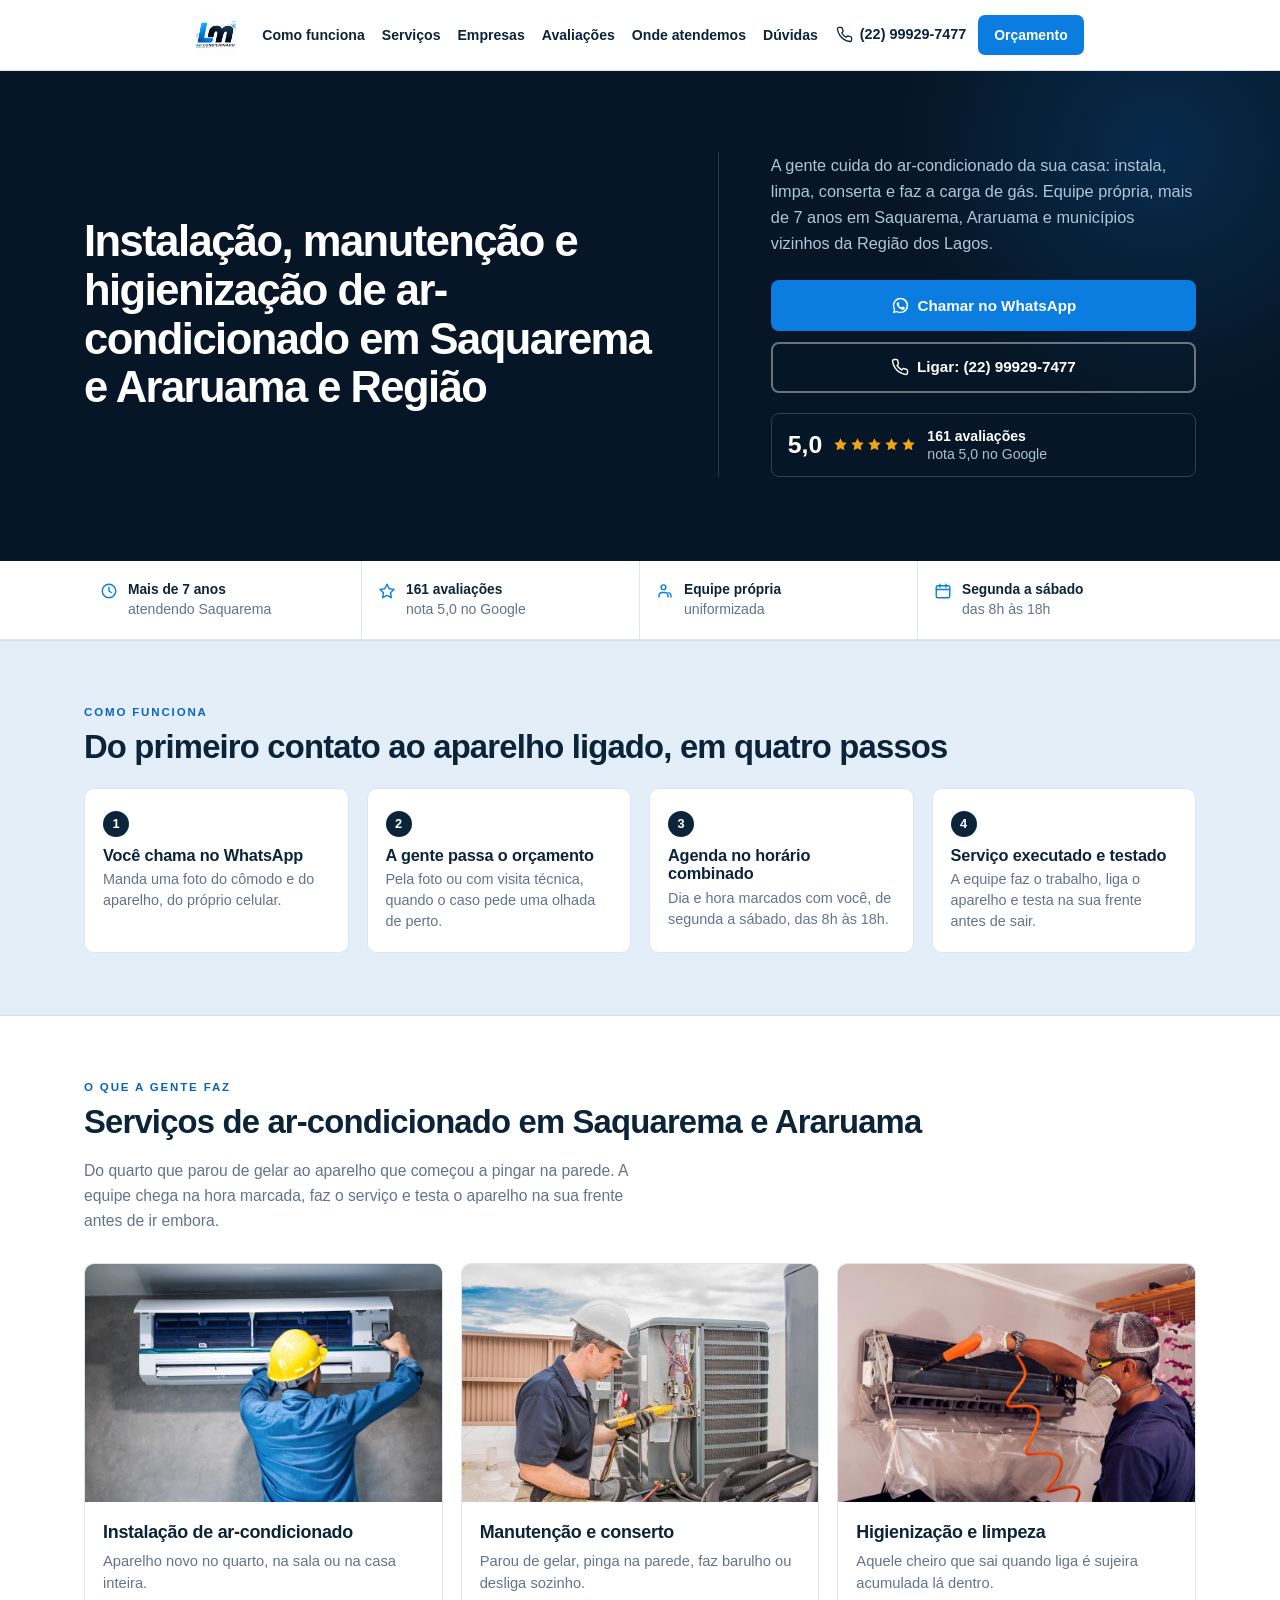
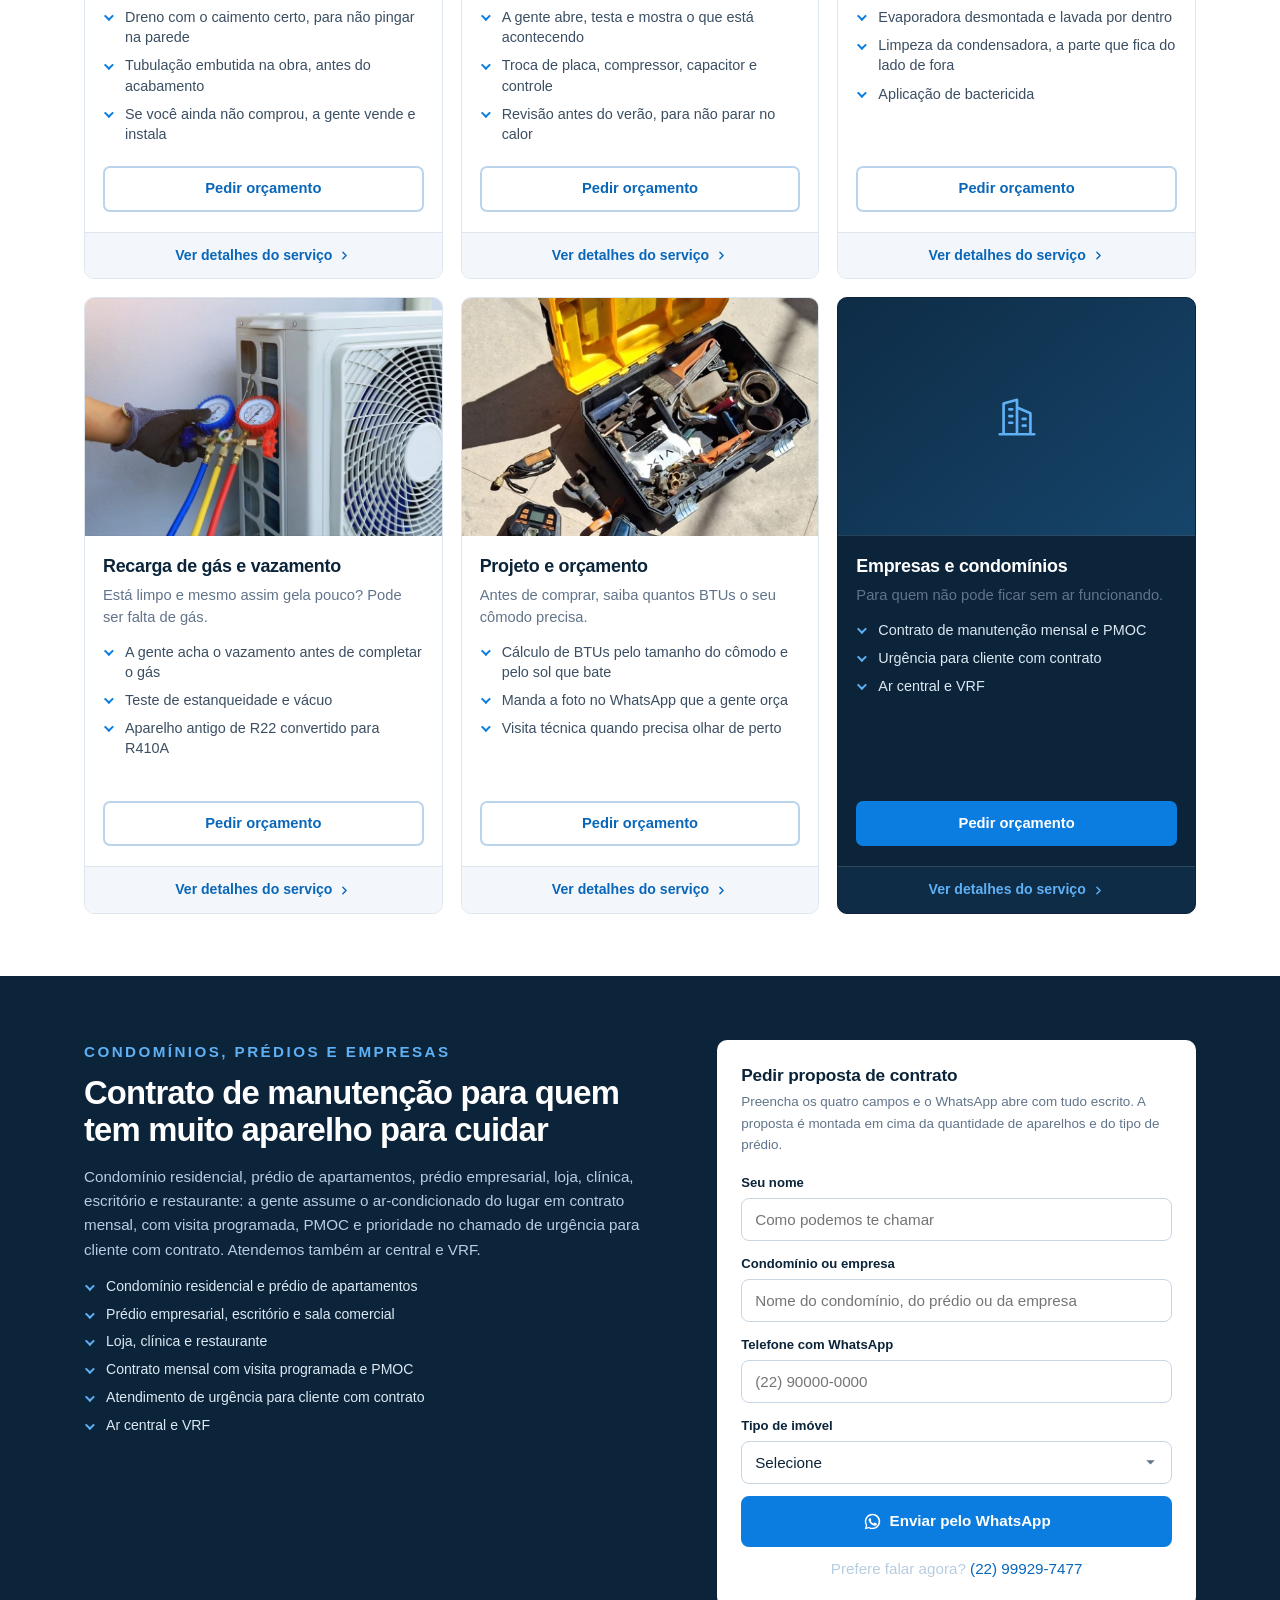
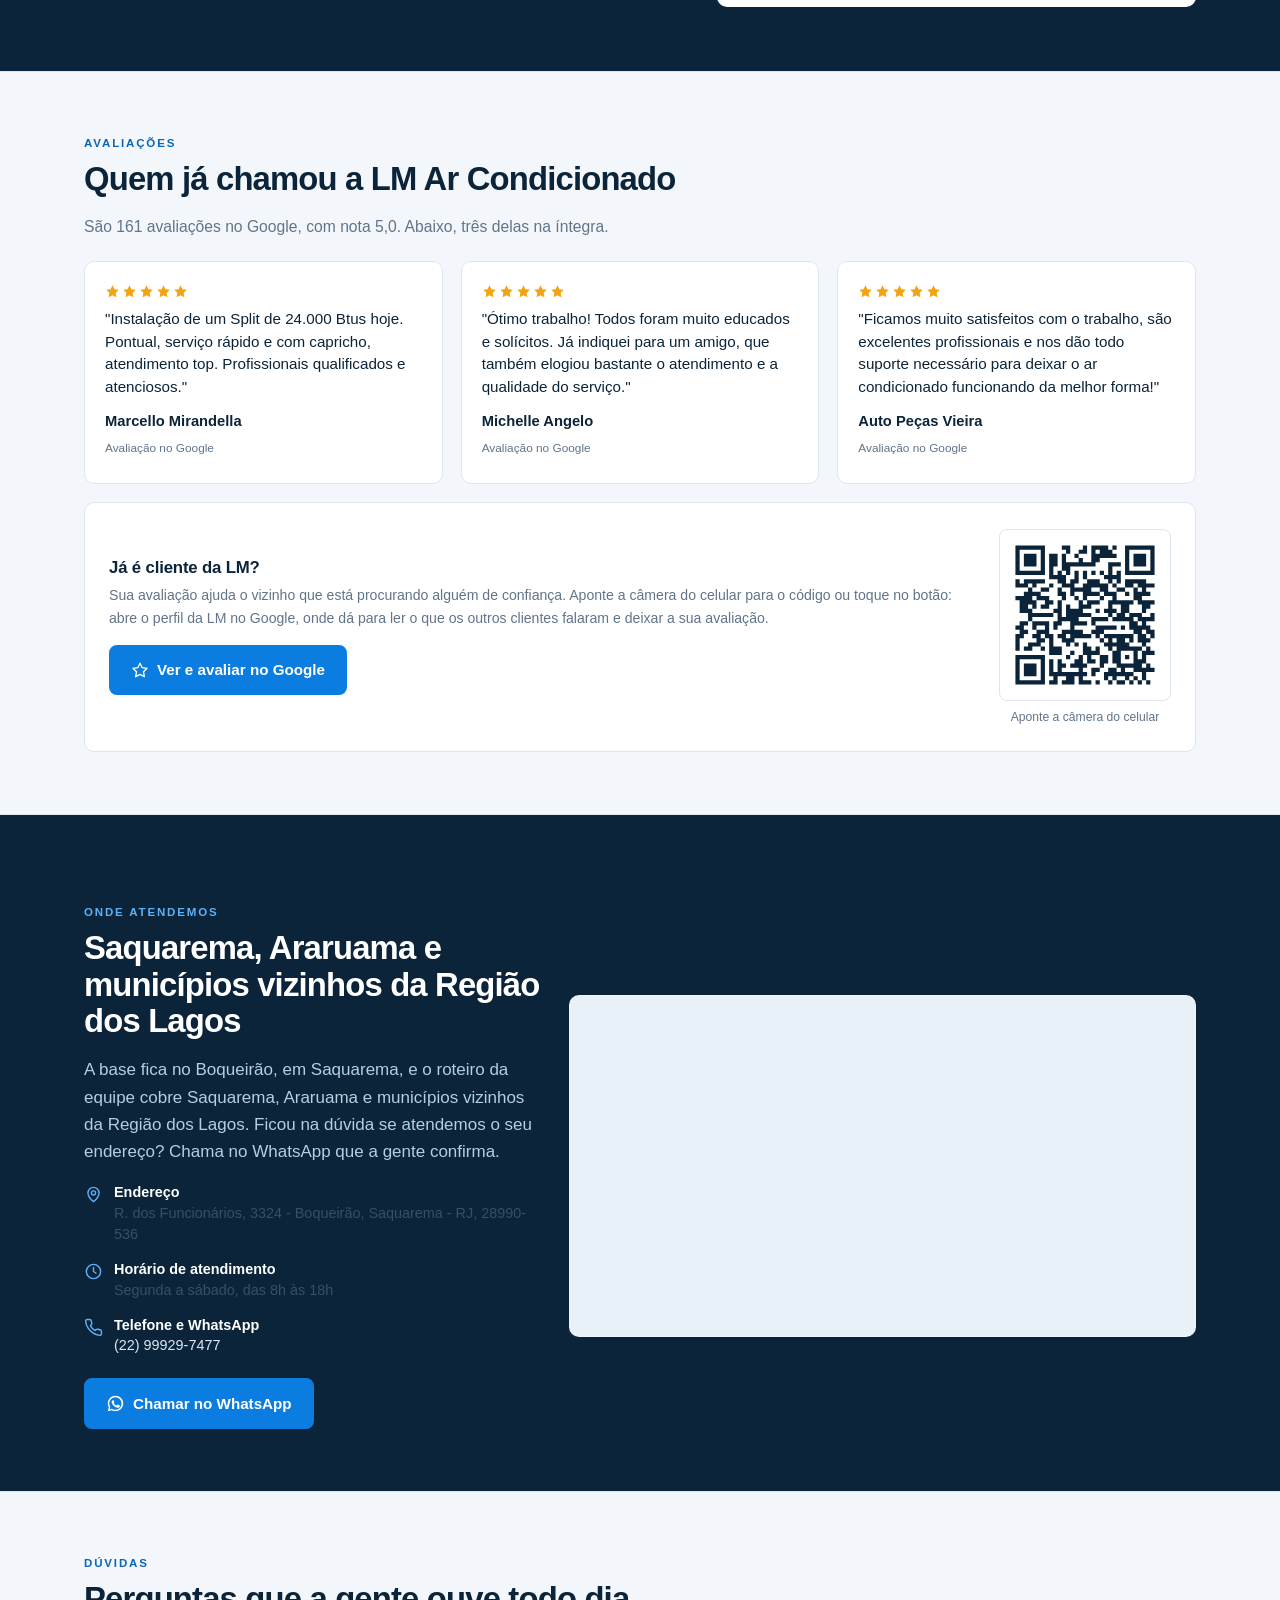
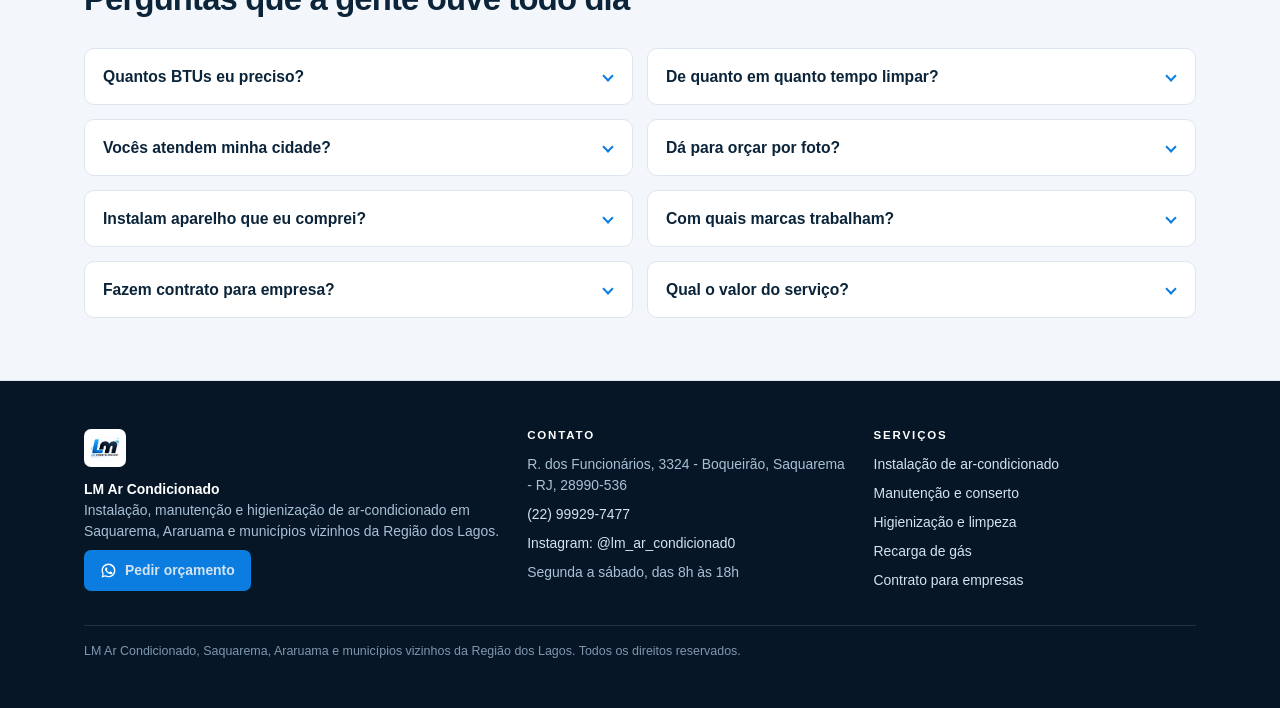
==== commit 2a72d611: "Uma página por serviço, para virar sitelink na campanha Cada card de serviço ganha no rodapé a barra" ====
--- a/index.html
+++ b/index.html
@@ -19,292 +19,7 @@
 <meta property="og:image" content="https://lm-ar-condicionado.vercel.app/assets/logo.png">
 <meta name="twitter:card" content="summary_large_image">
 
-<style>
-/* ============================================================
-   LM Ar Condicionado, site de página única
-   Azul profundo do logo, neutros azulados, um tom de destaque
-   para os botões. Desenhado primeiro para o celular.
-   ============================================================ */
-
-:root{
-  --navy-900:#061626;
-  --navy-800:#0B2439;
-  --navy-700:#143352;
-  --accent:#0C7DE0;
-  --accent-dark:#0966B8;
-  --accent-light:#5FB0F5;
-  --ink:#0B2439;
-  --text:#3B4E62;
-  --muted:#61748A;
-  --line:#DDE6EF;
-  --soft:#F3F7FB;
-  --soft-2:#E8F0F8;
-  --white:#FFFFFF;
-  --star:#F2A413;
-  --r:10px;
-  --header-h:58px;
-  --wrap:1160px;
-}
-
-*,*::before,*::after{box-sizing:border-box}
-html{-webkit-text-size-adjust:100%;scroll-behavior:smooth;scroll-padding-top:calc(var(--header-h) + 8px)}
-body{
-  margin:0;background:var(--white);color:var(--text);
-  font-family:-apple-system,BlinkMacSystemFont,"Segoe UI",Roboto,"Helvetica Neue",Arial,sans-serif;
-  font-size:16px;line-height:1.6;-webkit-font-smoothing:antialiased;
-}
-img{max-width:100%;display:block;height:auto}
-a{color:var(--accent-dark);text-decoration:none}
-h1,h2,h3,h4{color:var(--ink);margin:0 0 .5em;line-height:1.12;letter-spacing:-.025em;font-weight:800}
-h1{font-size:clamp(1.72rem,6.6vw,3.1rem);letter-spacing:-.035em}
-h2{font-size:clamp(1.32rem,4.4vw,2.05rem)}
-h3{font-size:1rem;font-weight:700;letter-spacing:-.01em}
-p{margin:0 0 1em}
-ul{margin:0 0 1em;padding:0;list-style:none}
-
-.wrap{width:100%;max-width:var(--wrap);margin:0 auto;padding:0 18px}
-.section{padding:46px 0}
-.section--soft{background:var(--soft);border-top:1px solid var(--line);border-bottom:1px solid var(--line)}
-.section--blue{background:#E4EEF8;border-top:1px solid #CFE0F0;border-bottom:1px solid #CFE0F0}
-.section--navy{background:var(--navy-800)}
-.section--navy h2{color:#fff}
-.section--navy p{color:#B7CDE0}
-.section--navy .eyebrow{color:var(--accent-light)}
-.section--navy .info-line svg{stroke:var(--accent-light)}
-.section--navy .info-line strong{color:#fff}
-.section--navy .info-line a{color:#D9E8F5}
-.section--navy .map{border-color:rgba(255,255,255,.2)}
-.eyebrow{font-size:.72rem;font-weight:800;letter-spacing:.16em;text-transform:uppercase;color:var(--accent-dark);margin:0 0 .7em}
-.lead{font-size:.98rem;color:var(--muted);max-width:64ch}
-.sr-only{position:absolute;width:1px;height:1px;padding:0;margin:-1px;overflow:hidden;clip:rect(0 0 0 0);white-space:nowrap;border:0}
-
-/* ---------- botões ---------- */
-.btn{
-  display:inline-flex;align-items:center;justify-content:center;gap:8px;
-  font-size:.95rem;font-weight:700;line-height:1.2;white-space:nowrap;
-  padding:14px 20px;border-radius:8px;border:2px solid transparent;cursor:pointer;
-  transition:background-color .15s ease,border-color .15s ease,color .15s ease;
-}
-.btn svg{flex:none}
-.btn-primary{background:var(--accent);color:#fff;border-color:var(--accent)}
-.btn-primary:hover{background:var(--accent-dark);border-color:var(--accent-dark)}
-.btn-outline{background:transparent;color:var(--ink);border-color:#C7D6E4}
-.btn-outline:hover{border-color:var(--ink)}
-.btn-light{background:transparent;color:#fff;border-color:rgba(255,255,255,.4)}
-.btn-light:hover{border-color:#fff}
-.btn-sm{padding:10px 14px;font-size:.87rem;border-radius:7px}
-.btn-quote{background:#fff;color:var(--accent-dark);border-color:#BAD4EC}
-.btn-quote:hover{background:var(--soft-2);border-color:var(--accent)}
-.btn-block{display:flex;width:100%}
-a:focus-visible,button:focus-visible,summary:focus-visible{outline:3px solid var(--accent-light);outline-offset:2px}
-
-/* ---------- cabeçalho ---------- */
-.header{position:fixed;top:0;left:0;right:0;z-index:60;background:rgba(255,255,255,.97);border-bottom:1px solid var(--line);backdrop-filter:saturate(160%) blur(6px)}
-.header-bar{display:flex;align-items:center;gap:10px;height:var(--header-h)}
-.brand{display:flex;align-items:center;margin-right:auto;flex:none}
-.brand img{height:32px;width:auto}
-.nav{display:none}
-.header-phone{display:inline-flex;align-items:center;gap:7px;font-weight:700;color:var(--ink);font-size:.9rem;white-space:nowrap}
-.header-phone span{display:none}
-.header-cta{display:none}
-.menu-btn{display:inline-flex;align-items:center;justify-content:center;width:40px;height:40px;border:1px solid var(--line);background:#fff;border-radius:8px;cursor:pointer}
-.mobile-nav{display:none;border-top:1px solid var(--line);background:#fff;padding:6px 0 12px}
-.mobile-nav.open{display:block}
-.mobile-nav a{display:block;padding:11px 18px;color:var(--ink);font-weight:600;border-bottom:1px solid var(--soft)}
-main{padding-top:var(--header-h)}
-
-/* ---------- topo ---------- */
-.hero{position:relative;background:var(--navy-900);color:#C3D7E8;overflow:hidden;padding:36px 0 40px}
-.hero::before{content:"";position:absolute;top:-180px;right:-140px;width:520px;height:520px;border-radius:50%;background:radial-gradient(circle,rgba(12,125,224,.20) 0%,rgba(12,125,224,0) 70%);z-index:0}
-.hero-inner{position:relative;z-index:1}
-.hero h1{color:#fff;margin:0 0 .6em}
-.hero-sub{font-size:.98rem;color:#AFC6DA;max-width:54ch;margin-bottom:22px}
-.hero-actions{display:flex;flex-direction:column;gap:10px;margin-bottom:20px}
-.hero-actions .btn{width:100%}
-.rating{display:flex;align-items:center;gap:11px;padding:12px 14px;border:1px solid rgba(255,255,255,.18);border-radius:8px;max-width:400px}
-.rating-score{font-size:1.4rem;font-weight:800;color:#fff;line-height:1}
-.stars{display:flex;gap:2px}
-.stars svg{width:15px;height:15px;fill:var(--star)}
-.rating-text{font-size:.8rem;color:#A9C1D6;line-height:1.3}
-.rating-text strong{color:#fff}
-
-/* ---------- faixa de confiança ---------- */
-.trust{background:#fff;border-bottom:1px solid var(--line)}
-.trust-grid{display:grid;grid-template-columns:1fr 1fr;gap:0}
-.trust-item{padding:16px 14px;display:flex;gap:10px;align-items:flex-start;font-size:.82rem;line-height:1.35;color:var(--muted);border-bottom:1px solid var(--line)}
-.trust-item:nth-child(odd){border-right:1px solid var(--line)}
-.trust-item:nth-last-child(-n+2){border-bottom:0}
-.trust-item svg{width:18px;height:18px;flex:none;margin-top:1px;stroke:var(--accent);fill:none;stroke-width:1.9}
-.trust-item strong{display:block;color:var(--ink);font-weight:800;font-size:.86rem}
-
-/* ---------- cartões de serviço ---------- */
-.cards{display:grid;grid-template-columns:1fr 1fr;gap:12px;margin-top:22px;grid-auto-rows:1fr}
-.card{background:#fff;border:1px solid var(--line);border-radius:var(--r);overflow:hidden;display:flex;flex-direction:column;height:100%}
-.card--dark{background:var(--navy-800);border-color:var(--navy-800)}
-.card--dark h2{color:#fff}
-.card--dark p{color:#AFC6DA}
-.card--dark .list li{color:#DCE9F4}
-.card--dark .list li::before{border-color:var(--accent-light)}
-.card-mark{aspect-ratio:3/2;display:flex;align-items:center;justify-content:center;background:linear-gradient(140deg,#0E2C46 0%,#16456B 100%);color:var(--accent-light);border-bottom:1px solid rgba(255,255,255,.1)}
-.card-mark svg{width:46px;height:46px}
-.card-photo{margin:0;background:var(--soft-2)}
-.card-photo img{width:100%;aspect-ratio:3/2;object-fit:cover}
-.card-body{padding:14px 13px;display:flex;flex-direction:column;flex:1}
-.card h2{font-size:.94rem;margin-bottom:.45em;letter-spacing:-.015em}
-.card p{font-size:.79rem;line-height:1.5;color:var(--muted);margin-bottom:.9em}
-.list li{position:relative;padding-left:17px;margin-bottom:6px;font-size:.78rem;line-height:1.4;color:var(--text)}
-.list li::before{content:"";position:absolute;left:1px;top:.5em;width:7px;height:7px;border-right:2px solid var(--accent);border-bottom:2px solid var(--accent);transform:rotate(45deg) translateY(-2px)}
-.card .list{margin-bottom:14px}
-.card .btn{margin-top:auto}
-
-/* ---------- empresas ---------- */
-.empresas{background:var(--navy-800);color:#C2D5E6;padding:46px 0}
-.empresas h2{color:#fff}
-.empresas .eyebrow{color:var(--accent-light)}
-.empresas p{color:#B7CDE0;font-size:.95rem}
-.empresas .list li{color:#DCE9F4;font-size:.88rem}
-.empresas .list li::before{border-color:var(--accent-light)}
-.empresas-grid{display:grid;grid-template-columns:1fr;gap:22px}
-.form-card{background:#fff;border-radius:var(--r);padding:20px 18px;color:var(--text)}
-.form-card h3{font-size:1.08rem;margin-bottom:.35em;color:var(--ink)}
-.form-card p.hint{color:var(--muted);font-size:.84rem;margin-bottom:16px}
-.field{margin-bottom:12px}
-.field label{display:block;font-size:.82rem;font-weight:700;color:var(--ink);margin-bottom:5px}
-.field input,.field select{width:100%;padding:12px 13px;font-size:.95rem;font-family:inherit;color:var(--ink);background:#fff;border:1px solid #C7D6E4;border-radius:8px}
-.field input:focus,.field select:focus{outline:2px solid var(--accent);outline-offset:1px;border-color:var(--accent)}
-.field select{appearance:none;background-image:url("data:image/svg+xml;charset=utf-8,%3Csvg xmlns='http://www.w3.org/2000/svg' viewBox='0 0 20 20' fill='%2361748A'%3E%3Cpath d='M5.5 7.5 10 12l4.5-4.5z'/%3E%3C/svg%3E");background-repeat:no-repeat;background-position:right 11px center;background-size:19px;padding-right:36px}
-.form-card .btn{margin-top:4px}
-.form-note{font-size:.8rem;color:var(--muted);margin:10px 0 0;text-align:center}
-
-/* ---------- como funciona ---------- */
-.steps{display:grid;grid-template-columns:1fr 1fr;gap:14px;margin-top:22px}
-.step{background:#fff;border:1px solid var(--line);border-radius:var(--r);padding:14px 13px}
-.step-num{display:inline-flex;align-items:center;justify-content:center;width:26px;height:26px;border-radius:50%;background:var(--navy-800);color:#fff;font-size:.8rem;font-weight:800;margin-bottom:9px}
-.step h3{font-size:.9rem;margin-bottom:.3em}
-.step p{font-size:.78rem;line-height:1.45;margin:0;color:var(--muted)}
-
-/* ---------- avaliações ---------- */
-.reviews{display:grid;grid-template-columns:1fr 1fr;gap:12px;margin-top:22px}
-.review{background:#fff;border:1px solid var(--line);border-radius:var(--r);padding:15px 14px}
-.review .stars{margin-bottom:9px}
-.review blockquote{margin:0 0 11px;font-size:.82rem;line-height:1.5;color:var(--ink)}
-.review cite{font-style:normal;font-weight:700;color:var(--ink);font-size:.82rem;display:block}
-.review .src{font-size:.74rem;color:var(--muted)}
-.google-cta{margin-top:14px;background:#fff;border:1px solid var(--line);border-radius:var(--r);padding:20px 18px;display:grid;grid-template-columns:1fr;gap:20px;align-items:center}
-.google-cta h3{font-size:1.05rem;margin-bottom:.4em}
-.google-cta p{font-size:.88rem;color:var(--muted);margin-bottom:16px}
-.qr{margin:0;text-align:center}
-.qr img{width:148px;height:148px;margin:0 auto;border:1px solid var(--line);border-radius:8px;padding:7px;background:#fff}
-.qr figcaption{font-size:.76rem;color:var(--muted);margin-top:9px;line-height:1.3}
-
-/* ---------- onde atendemos ---------- */
-.area-grid{display:grid;grid-template-columns:1fr;gap:22px;margin-top:20px}
-.map{border:1px solid var(--line);border-radius:var(--r);overflow:hidden;background:var(--soft-2)}
-.map iframe{display:block;width:100%;height:270px;border:0}
-.info-line{display:flex;gap:11px;align-items:flex-start;margin-bottom:14px}
-.info-line svg{width:19px;height:19px;flex:none;margin-top:3px;stroke:var(--accent-dark);fill:none;stroke-width:1.8}
-.info-line strong{display:block;color:var(--ink)}
-.info-line span{font-size:.9rem;line-height:1.45}
-
-/* ---------- dúvidas ---------- */
-.faq{display:grid;grid-template-columns:1fr 1fr;gap:10px;margin-top:22px;align-items:start}
-.faq details{border:1px solid var(--line);border-radius:var(--r);background:#fff}
-.faq summary{list-style:none;cursor:pointer;padding:13px 32px 13px 13px;position:relative;font-weight:700;color:var(--ink);font-size:.83rem;line-height:1.35}
-.faq summary::-webkit-details-marker{display:none}
-.faq summary::after{content:"";position:absolute;right:14px;top:17px;width:8px;height:8px;border-right:2px solid var(--accent);border-bottom:2px solid var(--accent);transform:rotate(45deg);transition:transform .18s ease}
-.faq details[open] summary::after{transform:rotate(-135deg);top:20px}
-.faq .answer{padding:0 13px 14px;font-size:.8rem;line-height:1.55;color:var(--muted)}
-.faq .answer p:last-child{margin-bottom:0}
-
-/* ---------- rodapé ---------- */
-.footer{background:var(--navy-900);color:#A9C0D6;padding:34px 0 92px;font-size:.87rem}
-.footer-grid{display:grid;grid-template-columns:1fr;gap:24px}
-.footer img{height:38px;width:auto;background:#fff;border-radius:7px;padding:5px 7px}
-.footer h4{color:#fff;font-size:.72rem;letter-spacing:.16em;text-transform:uppercase;margin-bottom:12px;font-weight:800}
-.footer a{color:#D3E3F1}
-.footer a:hover{color:#fff}
-.footer p{margin-bottom:8px;line-height:1.5}
-.footer-cols{display:grid;grid-template-columns:1fr 1fr;gap:24px}
-.footer-bottom{border-top:1px solid rgba(255,255,255,.12);margin-top:26px;padding-top:16px;font-size:.78rem;color:#7F97AE}
-
-/* ---------- botão flutuante ---------- */
-.float-wa{position:fixed;right:14px;bottom:14px;z-index:70;width:54px;height:54px;border-radius:50%;background:var(--accent);display:flex;align-items:center;justify-content:center;box-shadow:0 6px 18px rgba(6,22,38,.3)}
-.float-wa svg{width:28px;height:28px;fill:#fff}
-
-/* ---------- telas médias ---------- */
-@media (min-width:700px){
-  body{font-size:17px}
-  .section{padding:62px 0}
-  .wrap{padding:0 24px}
-  .hero{padding:58px 0 62px}
-  .hero-actions{flex-direction:row;flex-wrap:wrap}
-  .hero-actions .btn{width:auto;min-width:220px}
-  .trust-grid{grid-template-columns:repeat(4,1fr)}
-  .trust-item{border-bottom:0;padding:20px 16px;font-size:.88rem}
-  .trust-item:nth-child(odd){border-right:0}
-  .trust-item:not(:last-child){border-right:1px solid var(--line)}
-  .cards{grid-template-columns:repeat(3,1fr);gap:18px;margin-top:30px}
-  .card-body{padding:20px 18px}
-  .card h2{font-size:1.12rem}
-  .card p{font-size:.92rem}
-  .list li{font-size:.9rem;padding-left:22px;margin-bottom:8px}
-  .card .btn{font-size:.92rem;padding:12px 18px}
-  .steps{grid-template-columns:repeat(4,1fr);gap:18px}
-  .step{padding:20px 18px}
-  .step h3{font-size:1.02rem}
-  .step p{font-size:.9rem}
-  .reviews{grid-template-columns:repeat(3,1fr);gap:18px}
-  .review{padding:22px 20px}
-  .google-cta{grid-template-columns:1fr auto;gap:36px;padding:26px 24px;margin-top:18px}
-  .qr img{width:172px;height:172px}
-  .review blockquote{font-size:.95rem}
-  .review cite{font-size:.92rem}
-  .faq{gap:14px;margin-top:30px}
-  .faq summary{font-size:.98rem;padding:17px 44px 17px 18px}
-  .faq summary::after{right:20px;top:23px}
-  .faq details[open] summary::after{top:26px}
-  .faq .answer{padding:0 18px 18px;font-size:.94rem}
-  .empresas{padding:64px 0}
-  .form-card{padding:26px 24px}
-  .footer{padding:48px 0 40px}
-  .footer-grid{grid-template-columns:1.3fr 1fr 1fr}
-  .footer-cols{display:contents}
-  .map iframe{height:340px}
-}
-
-/* ---------- desktop ---------- */
-@media (min-width:1000px){
-  :root{--header-h:70px}
-  .brand img{height:40px}
-  .header-phone span{display:inline}
-  .header-cta{display:inline-flex}
-  .menu-btn{display:none}
-  .header-bar{justify-content:center;gap:12px}
-  .brand{margin-right:0}
-  .nav{display:flex;align-items:center;gap:17px;margin:0 6px 0 14px}
-  .nav a{color:var(--ink);font-weight:600;font-size:.88rem;white-space:nowrap}
-  .nav a:hover{color:var(--accent-dark)}
-  .hero{padding:82px 0 84px}
-  .hero h1{font-size:clamp(2.1rem,3.4vw,3rem);margin-bottom:0}
-  .hero-inner{display:grid;grid-template-columns:1.14fr .86fr;align-items:center}
-  .hero-copy{padding-right:52px}
-  .hero-side{padding-left:52px;border-left:1px solid rgba(255,255,255,.15)}
-  .hero-side .hero-actions{flex-direction:column;gap:11px}
-  .hero-side .hero-actions .btn{width:100%;min-width:0}
-  .hero-side .rating{max-width:none}
-  .hero-sub{font-size:1.02rem;margin-bottom:24px}
-  .rating{padding:13px 16px}
-  .rating-score{font-size:1.55rem}
-  .rating-text{font-size:.88rem}
-  .area-grid{grid-template-columns:.85fr 1.15fr;align-items:center;margin-top:26px}
-  .empresas-grid{grid-template-columns:1.1fr .9fr;gap:48px;align-items:start}
-  .float-wa{display:none}
-}
-@media (prefers-reduced-motion:reduce){
-  html{scroll-behavior:auto}
-  *{transition:none !important}
-}
-</style>
+<link rel="stylesheet" href="assets/estilo.css">
 </head>
 <body>
 
@@ -466,6 +181,7 @@
           </ul>
           <a class="btn btn-quote btn-sm btn-block" href="https://wa.me/5522999297477?text=Ol%C3%A1!%20Quero%20um%20or%C3%A7amento%20de%20instala%C3%A7%C3%A3o%20de%20ar-condicionado." target="_blank" rel="noopener">Pedir orçamento</a>
         </div>
+        <a class="card-mais" href="instalacao-ar-condicionado.html">Ver detalhes do serviço <svg viewBox="0 0 24 24" aria-hidden="true" stroke-linecap="round" stroke-linejoin="round"><path d="M9 6l6 6-6 6"/></svg></a>
       </article>
 
       <article class="card">
@@ -480,6 +196,7 @@
           </ul>
           <a class="btn btn-quote btn-sm btn-block" href="https://wa.me/5522999297477?text=Ol%C3%A1!%20Quero%20um%20or%C3%A7amento%20de%20manuten%C3%A7%C3%A3o%20de%20ar-condicionado." target="_blank" rel="noopener">Pedir orçamento</a>
         </div>
+        <a class="card-mais" href="manutencao-ar-condicionado.html">Ver detalhes do serviço <svg viewBox="0 0 24 24" aria-hidden="true" stroke-linecap="round" stroke-linejoin="round"><path d="M9 6l6 6-6 6"/></svg></a>
       </article>
 
       <article class="card">
@@ -494,6 +211,7 @@
           </ul>
           <a class="btn btn-quote btn-sm btn-block" href="https://wa.me/5522999297477?text=Ol%C3%A1!%20Quero%20um%20or%C3%A7amento%20de%20higieniza%C3%A7%C3%A3o%20de%20ar-condicionado." target="_blank" rel="noopener">Pedir orçamento</a>
         </div>
+        <a class="card-mais" href="higienizacao-ar-condicionado.html">Ver detalhes do serviço <svg viewBox="0 0 24 24" aria-hidden="true" stroke-linecap="round" stroke-linejoin="round"><path d="M9 6l6 6-6 6"/></svg></a>
       </article>
 
       <article class="card">
@@ -508,6 +226,7 @@
           </ul>
           <a class="btn btn-quote btn-sm btn-block" href="https://wa.me/5522999297477?text=Ol%C3%A1!%20Quero%20um%20or%C3%A7amento%20de%20carga%20de%20g%C3%A1s%20do%20ar-condicionado." target="_blank" rel="noopener">Pedir orçamento</a>
         </div>
+        <a class="card-mais" href="recarga-de-gas-ar-condicionado.html">Ver detalhes do serviço <svg viewBox="0 0 24 24" aria-hidden="true" stroke-linecap="round" stroke-linejoin="round"><path d="M9 6l6 6-6 6"/></svg></a>
       </article>
 
       <article class="card">
@@ -522,6 +241,7 @@
           </ul>
           <a class="btn btn-quote btn-sm btn-block" href="https://wa.me/5522999297477?text=Ol%C3%A1!%20Quero%20uma%20visita%20t%C3%A9cnica%20para%20or%C3%A7amento%20de%20ar-condicionado." target="_blank" rel="noopener">Pedir orçamento</a>
         </div>
+        <a class="card-mais" href="projeto-e-orcamento-ar-condicionado.html">Ver detalhes do serviço <svg viewBox="0 0 24 24" aria-hidden="true" stroke-linecap="round" stroke-linejoin="round"><path d="M9 6l6 6-6 6"/></svg></a>
       </article>
 
       <article class="card card--dark">
@@ -538,6 +258,7 @@
           </ul>
           <a class="btn btn-primary btn-sm btn-block" href="#empresas">Pedir orçamento</a>
         </div>
+        <a class="card-mais" href="contrato-empresas-e-condominios.html">Ver detalhes do serviço <svg viewBox="0 0 24 24" aria-hidden="true" stroke-linecap="round" stroke-linejoin="round"><path d="M9 6l6 6-6 6"/></svg></a>
       </article>
 
     </div>
@@ -609,7 +330,7 @@
   <div class="wrap">
     <p class="eyebrow">Avaliações</p>
     <h2>Quem já chamou a LM Ar Condicionado</h2>
-    <p class="lead">São 161 avaliações no Google, com nota 5,0. Abaixo, seis delas na íntegra.</p>
+    <p class="lead">São 161 avaliações no Google, com nota 5,0. Abaixo, três delas na íntegra.</p>
 
     <div class="reviews">
       <article class="review">
@@ -632,18 +353,6 @@
           <svg aria-hidden="true"><use href="#ico-estrela"></use></svg>
           <svg aria-hidden="true"><use href="#ico-estrela"></use></svg>
         </span>
-        <blockquote>"O Leonardo é sua equipe fazem um trabalho de excelência. Educação, competência, pontualidade e deixam o local do serviço super limpo."</blockquote>
-        <cite>Zeni Gomes da Costa</cite>
-        <span class="src">Avaliação no Google</span>
-      </article>
-      <article class="review">
-        <span class="stars" aria-label="Cinco estrelas">
-          <svg aria-hidden="true"><use href="#ico-estrela"></use></svg>
-          <svg aria-hidden="true"><use href="#ico-estrela"></use></svg>
-          <svg aria-hidden="true"><use href="#ico-estrela"></use></svg>
-          <svg aria-hidden="true"><use href="#ico-estrela"></use></svg>
-          <svg aria-hidden="true"><use href="#ico-estrela"></use></svg>
-        </span>
         <blockquote>"Ótimo trabalho! Todos foram muito educados e solícitos. Já indiquei para um amigo, que também elogiou bastante o atendimento e a qualidade do serviço."</blockquote>
         <cite>Michelle Angelo</cite>
         <span class="src">Avaliação no Google</span>
@@ -656,32 +365,8 @@
           <svg aria-hidden="true"><use href="#ico-estrela"></use></svg>
           <svg aria-hidden="true"><use href="#ico-estrela"></use></svg>
         </span>
-        <blockquote>"Excelente, presteza no pré-atendimento, compromisso e pontualidade na execução da instalação. Recomendo."</blockquote>
-        <cite>Sergio Nascimento</cite>
-        <span class="src">Avaliação no Google</span>
-      </article>
-      <article class="review">
-        <span class="stars" aria-label="Cinco estrelas">
-          <svg aria-hidden="true"><use href="#ico-estrela"></use></svg>
-          <svg aria-hidden="true"><use href="#ico-estrela"></use></svg>
-          <svg aria-hidden="true"><use href="#ico-estrela"></use></svg>
-          <svg aria-hidden="true"><use href="#ico-estrela"></use></svg>
-          <svg aria-hidden="true"><use href="#ico-estrela"></use></svg>
-        </span>
         <blockquote>"Ficamos muito satisfeitos com o trabalho, são excelentes profissionais e nos dão todo suporte necessário para deixar o ar condicionado funcionando da melhor forma!"</blockquote>
         <cite>Auto Peças Vieira</cite>
-        <span class="src">Avaliação no Google</span>
-      </article>
-      <article class="review">
-        <span class="stars" aria-label="Cinco estrelas">
-          <svg aria-hidden="true"><use href="#ico-estrela"></use></svg>
-          <svg aria-hidden="true"><use href="#ico-estrela"></use></svg>
-          <svg aria-hidden="true"><use href="#ico-estrela"></use></svg>
-          <svg aria-hidden="true"><use href="#ico-estrela"></use></svg>
-          <svg aria-hidden="true"><use href="#ico-estrela"></use></svg>
-        </span>
-        <blockquote>"Excelente empresa! Profissionais qualificados e serviço de primeira linha. Recomendo."</blockquote>
-        <cite>Rafael</cite>
         <span class="src">Avaliação no Google</span>
       </article>
     </div>
--- a/assets/estilo.css
+++ b/assets/estilo.css
@@ -0,0 +1,317 @@
+/* ============================================================
+   LM Ar Condicionado, site de página única
+   Azul profundo do logo, neutros azulados, um tom de destaque
+   para os botões. Desenhado primeiro para o celular.
+   ============================================================ */
+
+:root{
+  --navy-900:#061626;
+  --navy-800:#0B2439;
+  --navy-700:#143352;
+  --accent:#0C7DE0;
+  --accent-dark:#0966B8;
+  --accent-light:#5FB0F5;
+  --ink:#0B2439;
+  --text:#3B4E62;
+  --muted:#61748A;
+  --line:#DDE6EF;
+  --soft:#F3F7FB;
+  --soft-2:#E8F0F8;
+  --white:#FFFFFF;
+  --star:#F2A413;
+  --r:10px;
+  --header-h:58px;
+  --wrap:1160px;
+}
+
+*,*::before,*::after{box-sizing:border-box}
+html{-webkit-text-size-adjust:100%;scroll-behavior:smooth;scroll-padding-top:calc(var(--header-h) + 8px)}
+body{
+  margin:0;background:var(--white);color:var(--text);
+  font-family:-apple-system,BlinkMacSystemFont,"Segoe UI",Roboto,"Helvetica Neue",Arial,sans-serif;
+  font-size:16px;line-height:1.6;-webkit-font-smoothing:antialiased;
+}
+img{max-width:100%;display:block;height:auto}
+a{color:var(--accent-dark);text-decoration:none}
+h1,h2,h3,h4{color:var(--ink);margin:0 0 .5em;line-height:1.12;letter-spacing:-.025em;font-weight:800}
+h1{font-size:clamp(1.72rem,6.6vw,3.1rem);letter-spacing:-.035em}
+h2{font-size:clamp(1.32rem,4.4vw,2.05rem)}
+h3{font-size:1rem;font-weight:700;letter-spacing:-.01em}
+p{margin:0 0 1em}
+ul{margin:0 0 1em;padding:0;list-style:none}
+
+.wrap{width:100%;max-width:var(--wrap);margin:0 auto;padding:0 18px}
+.section{padding:46px 0}
+.section--soft{background:var(--soft);border-top:1px solid var(--line);border-bottom:1px solid var(--line)}
+.section--blue{background:#E4EEF8;border-top:1px solid #CFE0F0;border-bottom:1px solid #CFE0F0}
+.section--navy{background:var(--navy-800)}
+.section--navy h2{color:#fff}
+.section--navy p{color:#B7CDE0}
+.section--navy .eyebrow{color:var(--accent-light)}
+.section--navy .info-line svg{stroke:var(--accent-light)}
+.section--navy .info-line strong{color:#fff}
+.section--navy .info-line a{color:#D9E8F5}
+.section--navy .map{border-color:rgba(255,255,255,.2)}
+.eyebrow{font-size:.72rem;font-weight:800;letter-spacing:.16em;text-transform:uppercase;color:var(--accent-dark);margin:0 0 .7em}
+.lead{font-size:.98rem;color:var(--muted);max-width:64ch}
+.sr-only{position:absolute;width:1px;height:1px;padding:0;margin:-1px;overflow:hidden;clip:rect(0 0 0 0);white-space:nowrap;border:0}
+
+/* ---------- botões ---------- */
+.btn{
+  display:inline-flex;align-items:center;justify-content:center;gap:8px;
+  font-size:.95rem;font-weight:700;line-height:1.2;white-space:nowrap;
+  padding:14px 20px;border-radius:8px;border:2px solid transparent;cursor:pointer;
+  transition:background-color .15s ease,border-color .15s ease,color .15s ease;
+}
+.btn svg{flex:none}
+.btn-primary{background:var(--accent);color:#fff;border-color:var(--accent)}
+.btn-primary:hover{background:var(--accent-dark);border-color:var(--accent-dark)}
+.btn-outline{background:transparent;color:var(--ink);border-color:#C7D6E4}
+.btn-outline:hover{border-color:var(--ink)}
+.btn-light{background:transparent;color:#fff;border-color:rgba(255,255,255,.4)}
+.btn-light:hover{border-color:#fff}
+.btn-sm{padding:10px 14px;font-size:.87rem;border-radius:7px}
+.btn-quote{background:#fff;color:var(--accent-dark);border-color:#BAD4EC}
+.btn-quote:hover{background:var(--soft-2);border-color:var(--accent)}
+.btn-block{display:flex;width:100%}
+a:focus-visible,button:focus-visible,summary:focus-visible{outline:3px solid var(--accent-light);outline-offset:2px}
+
+/* ---------- cabeçalho ---------- */
+.header{position:fixed;top:0;left:0;right:0;z-index:60;background:rgba(255,255,255,.97);border-bottom:1px solid var(--line);backdrop-filter:saturate(160%) blur(6px)}
+.header-bar{display:flex;align-items:center;gap:10px;height:var(--header-h)}
+.brand{display:flex;align-items:center;margin-right:auto;flex:none}
+.brand img{height:32px;width:auto}
+.nav{display:none}
+.header-phone{display:inline-flex;align-items:center;gap:7px;font-weight:700;color:var(--ink);font-size:.9rem;white-space:nowrap}
+.header-phone span{display:none}
+.header-cta{display:none}
+.menu-btn{display:inline-flex;align-items:center;justify-content:center;width:40px;height:40px;border:1px solid var(--line);background:#fff;border-radius:8px;cursor:pointer}
+.mobile-nav{display:none;border-top:1px solid var(--line);background:#fff;padding:6px 0 12px}
+.mobile-nav.open{display:block}
+.mobile-nav a{display:block;padding:11px 18px;color:var(--ink);font-weight:600;border-bottom:1px solid var(--soft)}
+main{padding-top:var(--header-h)}
+
+/* ---------- topo ---------- */
+.hero{position:relative;background:var(--navy-900);color:#C3D7E8;overflow:hidden;padding:36px 0 40px}
+.hero::before{content:"";position:absolute;top:-180px;right:-140px;width:520px;height:520px;border-radius:50%;background:radial-gradient(circle,rgba(12,125,224,.20) 0%,rgba(12,125,224,0) 70%);z-index:0}
+.hero-inner{position:relative;z-index:1}
+.hero h1{color:#fff;margin:0 0 .6em}
+.hero-sub{font-size:.98rem;color:#AFC6DA;max-width:54ch;margin-bottom:22px}
+.hero-actions{display:flex;flex-direction:column;gap:10px;margin-bottom:20px}
+.hero-actions .btn{width:100%}
+.rating{display:flex;align-items:center;gap:11px;padding:12px 14px;border:1px solid rgba(255,255,255,.18);border-radius:8px;max-width:400px}
+.rating-score{font-size:1.4rem;font-weight:800;color:#fff;line-height:1}
+.stars{display:flex;gap:2px}
+.stars svg{width:15px;height:15px;fill:var(--star)}
+.rating-text{font-size:.8rem;color:#A9C1D6;line-height:1.3}
+.rating-text strong{color:#fff}
+
+/* ---------- faixa de confiança ---------- */
+.trust{background:#fff;border-bottom:1px solid var(--line)}
+.trust-grid{display:grid;grid-template-columns:1fr 1fr;gap:0}
+.trust-item{padding:16px 14px;display:flex;gap:10px;align-items:flex-start;font-size:.82rem;line-height:1.35;color:var(--muted);border-bottom:1px solid var(--line)}
+.trust-item:nth-child(odd){border-right:1px solid var(--line)}
+.trust-item:nth-last-child(-n+2){border-bottom:0}
+.trust-item svg{width:18px;height:18px;flex:none;margin-top:1px;stroke:var(--accent);fill:none;stroke-width:1.9}
+.trust-item strong{display:block;color:var(--ink);font-weight:800;font-size:.86rem}
+
+/* ---------- cartões de serviço ---------- */
+.cards{display:grid;grid-template-columns:1fr 1fr;gap:12px;margin-top:22px;grid-auto-rows:1fr}
+.card{background:#fff;border:1px solid var(--line);border-radius:var(--r);overflow:hidden;display:flex;flex-direction:column;height:100%}
+.card--dark{background:var(--navy-800);border-color:var(--navy-800)}
+.card--dark h2{color:#fff}
+.card--dark p{color:#AFC6DA}
+.card--dark .list li{color:#DCE9F4}
+.card--dark .list li::before{border-color:var(--accent-light)}
+.card-mark{aspect-ratio:3/2;display:flex;align-items:center;justify-content:center;background:linear-gradient(140deg,#0E2C46 0%,#16456B 100%);color:var(--accent-light);border-bottom:1px solid rgba(255,255,255,.1)}
+.card-mark svg{width:46px;height:46px}
+.card-photo{margin:0;background:var(--soft-2)}
+.card-photo img{width:100%;aspect-ratio:3/2;object-fit:cover}
+.card-body{padding:14px 13px;display:flex;flex-direction:column;flex:1}
+.card h2{font-size:.94rem;margin-bottom:.45em;letter-spacing:-.015em}
+.card p{font-size:.79rem;line-height:1.5;color:var(--muted);margin-bottom:.9em}
+.list li{position:relative;padding-left:17px;margin-bottom:6px;font-size:.78rem;line-height:1.4;color:var(--text)}
+.list li::before{content:"";position:absolute;left:1px;top:.5em;width:7px;height:7px;border-right:2px solid var(--accent);border-bottom:2px solid var(--accent);transform:rotate(45deg) translateY(-2px)}
+.card .list{margin-bottom:14px}
+.card .btn{margin-top:auto}
+
+/* ---------- empresas ---------- */
+.empresas{background:var(--navy-800);color:#C2D5E6;padding:46px 0}
+.empresas h2{color:#fff}
+.empresas .eyebrow{color:var(--accent-light)}
+.empresas p{color:#B7CDE0;font-size:.95rem}
+.empresas .list li{color:#DCE9F4;font-size:.88rem}
+.empresas .list li::before{border-color:var(--accent-light)}
+.empresas-grid{display:grid;grid-template-columns:1fr;gap:22px}
+.form-card{background:#fff;border-radius:var(--r);padding:20px 18px;color:var(--text)}
+.form-card h3{font-size:1.08rem;margin-bottom:.35em;color:var(--ink)}
+.form-card p.hint{color:var(--muted);font-size:.84rem;margin-bottom:16px}
+.field{margin-bottom:12px}
+.field label{display:block;font-size:.82rem;font-weight:700;color:var(--ink);margin-bottom:5px}
+.field input,.field select{width:100%;padding:12px 13px;font-size:.95rem;font-family:inherit;color:var(--ink);background:#fff;border:1px solid #C7D6E4;border-radius:8px}
+.field input:focus,.field select:focus{outline:2px solid var(--accent);outline-offset:1px;border-color:var(--accent)}
+.field select{appearance:none;background-image:url("data:image/svg+xml;charset=utf-8,%3Csvg xmlns='http://www.w3.org/2000/svg' viewBox='0 0 20 20' fill='%2361748A'%3E%3Cpath d='M5.5 7.5 10 12l4.5-4.5z'/%3E%3C/svg%3E");background-repeat:no-repeat;background-position:right 11px center;background-size:19px;padding-right:36px}
+.form-card .btn{margin-top:4px}
+.form-note{font-size:.8rem;color:var(--muted);margin:10px 0 0;text-align:center}
+
+/* ---------- como funciona ---------- */
+.steps{display:grid;grid-template-columns:1fr 1fr;gap:14px;margin-top:22px}
+.step{background:#fff;border:1px solid var(--line);border-radius:var(--r);padding:14px 13px}
+.step-num{display:inline-flex;align-items:center;justify-content:center;width:26px;height:26px;border-radius:50%;background:var(--navy-800);color:#fff;font-size:.8rem;font-weight:800;margin-bottom:9px}
+.step h3{font-size:.9rem;margin-bottom:.3em}
+.step p{font-size:.78rem;line-height:1.45;margin:0;color:var(--muted)}
+
+/* ---------- avaliações ---------- */
+.reviews{display:grid;grid-template-columns:1fr 1fr;gap:12px;margin-top:22px}
+.review{background:#fff;border:1px solid var(--line);border-radius:var(--r);padding:15px 14px}
+.review:nth-child(3){grid-column:1 / -1}
+.review .stars{margin-bottom:9px}
+.review blockquote{margin:0 0 11px;font-size:.82rem;line-height:1.5;color:var(--ink)}
+.review cite{font-style:normal;font-weight:700;color:var(--ink);font-size:.82rem;display:block}
+.review .src{font-size:.74rem;color:var(--muted)}
+.google-cta{margin-top:14px;background:#fff;border:1px solid var(--line);border-radius:var(--r);padding:20px 18px;display:grid;grid-template-columns:1fr;gap:20px;align-items:center}
+.google-cta h3{font-size:1.05rem;margin-bottom:.4em}
+.google-cta p{font-size:.88rem;color:var(--muted);margin-bottom:16px}
+.qr{margin:0;text-align:center}
+.qr img{width:148px;height:148px;margin:0 auto;border:1px solid var(--line);border-radius:8px;padding:7px;background:#fff}
+.qr figcaption{font-size:.76rem;color:var(--muted);margin-top:9px;line-height:1.3}
+
+/* ---------- onde atendemos ---------- */
+.area-grid{display:grid;grid-template-columns:1fr;gap:22px;margin-top:20px}
+.map{border:1px solid var(--line);border-radius:var(--r);overflow:hidden;background:var(--soft-2)}
+.map iframe{display:block;width:100%;height:270px;border:0}
+.info-line{display:flex;gap:11px;align-items:flex-start;margin-bottom:14px}
+.info-line svg{width:19px;height:19px;flex:none;margin-top:3px;stroke:var(--accent-dark);fill:none;stroke-width:1.8}
+.info-line strong{display:block;color:var(--ink)}
+.info-line span{font-size:.9rem;line-height:1.45}
+
+/* ---------- dúvidas ---------- */
+.faq{display:grid;grid-template-columns:1fr 1fr;gap:10px;margin-top:22px;align-items:start}
+.faq details{border:1px solid var(--line);border-radius:var(--r);background:#fff}
+.faq summary{list-style:none;cursor:pointer;padding:13px 32px 13px 13px;position:relative;font-weight:700;color:var(--ink);font-size:.83rem;line-height:1.35}
+.faq summary::-webkit-details-marker{display:none}
+.faq summary::after{content:"";position:absolute;right:14px;top:17px;width:8px;height:8px;border-right:2px solid var(--accent);border-bottom:2px solid var(--accent);transform:rotate(45deg);transition:transform .18s ease}
+.faq details[open] summary::after{transform:rotate(-135deg);top:20px}
+.faq .answer{padding:0 13px 14px;font-size:.8rem;line-height:1.55;color:var(--muted)}
+.faq .answer p:last-child{margin-bottom:0}
+
+/* ---------- rodapé ---------- */
+.footer{background:var(--navy-900);color:#A9C0D6;padding:34px 0 92px;font-size:.87rem}
+.footer-grid{display:grid;grid-template-columns:1fr;gap:24px}
+.footer img{height:38px;width:auto;background:#fff;border-radius:7px;padding:5px 7px}
+.footer h4{color:#fff;font-size:.72rem;letter-spacing:.16em;text-transform:uppercase;margin-bottom:12px;font-weight:800}
+.footer a{color:#D3E3F1}
+.footer a:hover{color:#fff}
+.footer p{margin-bottom:8px;line-height:1.5}
+.footer-cols{display:grid;grid-template-columns:1fr 1fr;gap:24px}
+.footer-bottom{border-top:1px solid rgba(255,255,255,.12);margin-top:26px;padding-top:16px;font-size:.78rem;color:#7F97AE}
+
+/* ---------- botão flutuante ---------- */
+.float-wa{position:fixed;right:14px;bottom:14px;z-index:70;width:54px;height:54px;border-radius:50%;background:var(--accent);display:flex;align-items:center;justify-content:center;box-shadow:0 6px 18px rgba(6,22,38,.3)}
+.float-wa svg{width:28px;height:28px;fill:#fff}
+
+/* ---------- telas médias ---------- */
+@media (min-width:700px){
+  body{font-size:17px}
+  .section{padding:62px 0}
+  .wrap{padding:0 24px}
+  .hero{padding:58px 0 62px}
+  .hero-actions{flex-direction:row;flex-wrap:wrap}
+  .hero-actions .btn{width:auto;min-width:220px}
+  .trust-grid{grid-template-columns:repeat(4,1fr)}
+  .trust-item{border-bottom:0;padding:20px 16px;font-size:.88rem}
+  .trust-item:nth-child(odd){border-right:0}
+  .trust-item:not(:last-child){border-right:1px solid var(--line)}
+  .cards{grid-template-columns:repeat(3,1fr);gap:18px;margin-top:30px}
+  .card-body{padding:20px 18px}
+  .card h2{font-size:1.12rem}
+  .card p{font-size:.92rem}
+  .list li{font-size:.9rem;padding-left:22px;margin-bottom:8px}
+  .card .btn{font-size:.92rem;padding:12px 18px}
+  .steps{grid-template-columns:repeat(4,1fr);gap:18px}
+  .step{padding:20px 18px}
+  .step h3{font-size:1.02rem}
+  .step p{font-size:.9rem}
+  .reviews{grid-template-columns:repeat(3,1fr);gap:18px}
+  .review{padding:22px 20px}
+  .review:nth-child(3){grid-column:auto}
+  .google-cta{grid-template-columns:1fr auto;gap:36px;padding:26px 24px;margin-top:18px}
+  .qr img{width:172px;height:172px}
+  .review blockquote{font-size:.95rem}
+  .review cite{font-size:.92rem}
+  .faq{gap:14px;margin-top:30px}
+  .faq summary{font-size:.98rem;padding:17px 44px 17px 18px}
+  .faq summary::after{right:20px;top:23px}
+  .faq details[open] summary::after{top:26px}
+  .faq .answer{padding:0 18px 18px;font-size:.94rem}
+  .empresas{padding:64px 0}
+  .form-card{padding:26px 24px}
+  .footer{padding:48px 0 40px}
+  .footer-grid{grid-template-columns:1.3fr 1fr 1fr}
+  .footer-cols{display:contents}
+  .map iframe{height:340px}
+}
+
+/* ---------- desktop ---------- */
+@media (min-width:1000px){
+  :root{--header-h:70px}
+  .brand img{height:40px}
+  .header-phone span{display:inline}
+  .header-cta{display:inline-flex}
+  .menu-btn{display:none}
+  .header-bar{justify-content:center;gap:12px}
+  .brand{margin-right:0}
+  .nav{display:flex;align-items:center;gap:17px;margin:0 6px 0 14px}
+  .nav a{color:var(--ink);font-weight:600;font-size:.88rem;white-space:nowrap}
+  .nav a:hover{color:var(--accent-dark)}
+  .hero{padding:82px 0 84px}
+  .hero h1{font-size:clamp(2.1rem,3.4vw,3rem);margin-bottom:0}
+  .hero-inner{display:grid;grid-template-columns:1.14fr .86fr;align-items:center}
+  .hero-copy{padding-right:52px}
+  .hero-side{padding-left:52px;border-left:1px solid rgba(255,255,255,.15)}
+  .hero-side .hero-actions{flex-direction:column;gap:11px}
+  .hero-side .hero-actions .btn{width:100%;min-width:0}
+  .hero-side .rating{max-width:none}
+  .hero-sub{font-size:1.02rem;margin-bottom:24px}
+  .rating{padding:13px 16px}
+  .rating-score{font-size:1.55rem}
+  .rating-text{font-size:.88rem}
+  .area-grid{grid-template-columns:.85fr 1.15fr;align-items:center;margin-top:26px}
+  .empresas-grid{grid-template-columns:1.1fr .9fr;gap:48px;align-items:start}
+  .float-wa{display:none}
+}
+@media (prefers-reduced-motion:reduce){
+  html{scroll-behavior:auto}
+  *{transition:none !important}
+}
+
+/* ============================================================
+   Páginas de serviço (uma por serviço, usadas nos sitelinks)
+   ============================================================ */
+.page-hero{background:var(--navy-900);color:#C3D7E8;padding:26px 0 30px;position:relative;overflow:hidden}
+.page-hero::before{content:"";position:absolute;top:-180px;right:-140px;width:460px;height:460px;border-radius:50%;background:radial-gradient(circle,rgba(12,125,224,.18) 0%,rgba(12,125,224,0) 70%)}
+.page-hero .wrap{position:relative;z-index:1}
+.voltar{display:inline-flex;align-items:center;gap:6px;font-size:.78rem;font-weight:700;letter-spacing:.1em;text-transform:uppercase;color:var(--accent-light);margin-bottom:14px}
+.voltar svg{width:14px;height:14px;stroke:currentColor;fill:none;stroke-width:2.4}
+.page-hero h1{color:#fff;font-size:clamp(1.6rem,5.2vw,2.5rem);margin-bottom:.5em}
+.page-hero .hero-sub{margin-bottom:20px}
+.page-grid{display:grid;grid-template-columns:1fr;gap:24px;align-items:start}
+.page-foto{margin:0;border-radius:var(--r);overflow:hidden;border:1px solid var(--line)}
+.page-foto img{width:100%;aspect-ratio:3/2;object-fit:cover}
+.page-box{background:#fff;border:1px solid var(--line);border-radius:var(--r);padding:20px 18px}
+.page-box h2{font-size:1.15rem;margin-bottom:.6em}
+.page-box .list li{font-size:.92rem}
+.page-box + .page-box{margin-top:14px}
+.card-mais{display:flex;align-items:center;justify-content:center;gap:6px;padding:12px 10px;background:var(--soft);border-top:1px solid var(--line);font-size:.78rem;font-weight:800;color:var(--accent-dark);text-align:center;line-height:1.25;transition:background-color .15s ease}
+.card-mais svg{width:13px;height:13px;stroke:currentColor;fill:none;stroke-width:2.6;flex:none}
+.card-mais:hover{background:var(--soft-2)}
+.so-larga{display:none}
+.card--dark .card-mais{background:#0E2C46;border-top-color:rgba(255,255,255,.14);color:var(--accent-light)}
+.card--dark .card-mais:hover{background:#14395A}
+@media (min-width:700px){
+  .page-hero{padding:44px 0 50px}
+  .page-grid{grid-template-columns:1.05fr .95fr;gap:34px}
+  .page-box{padding:26px 24px}
+  .card-mais{font-size:.88rem;padding:14px 12px}
+  .so-larga{display:inline}
+}
